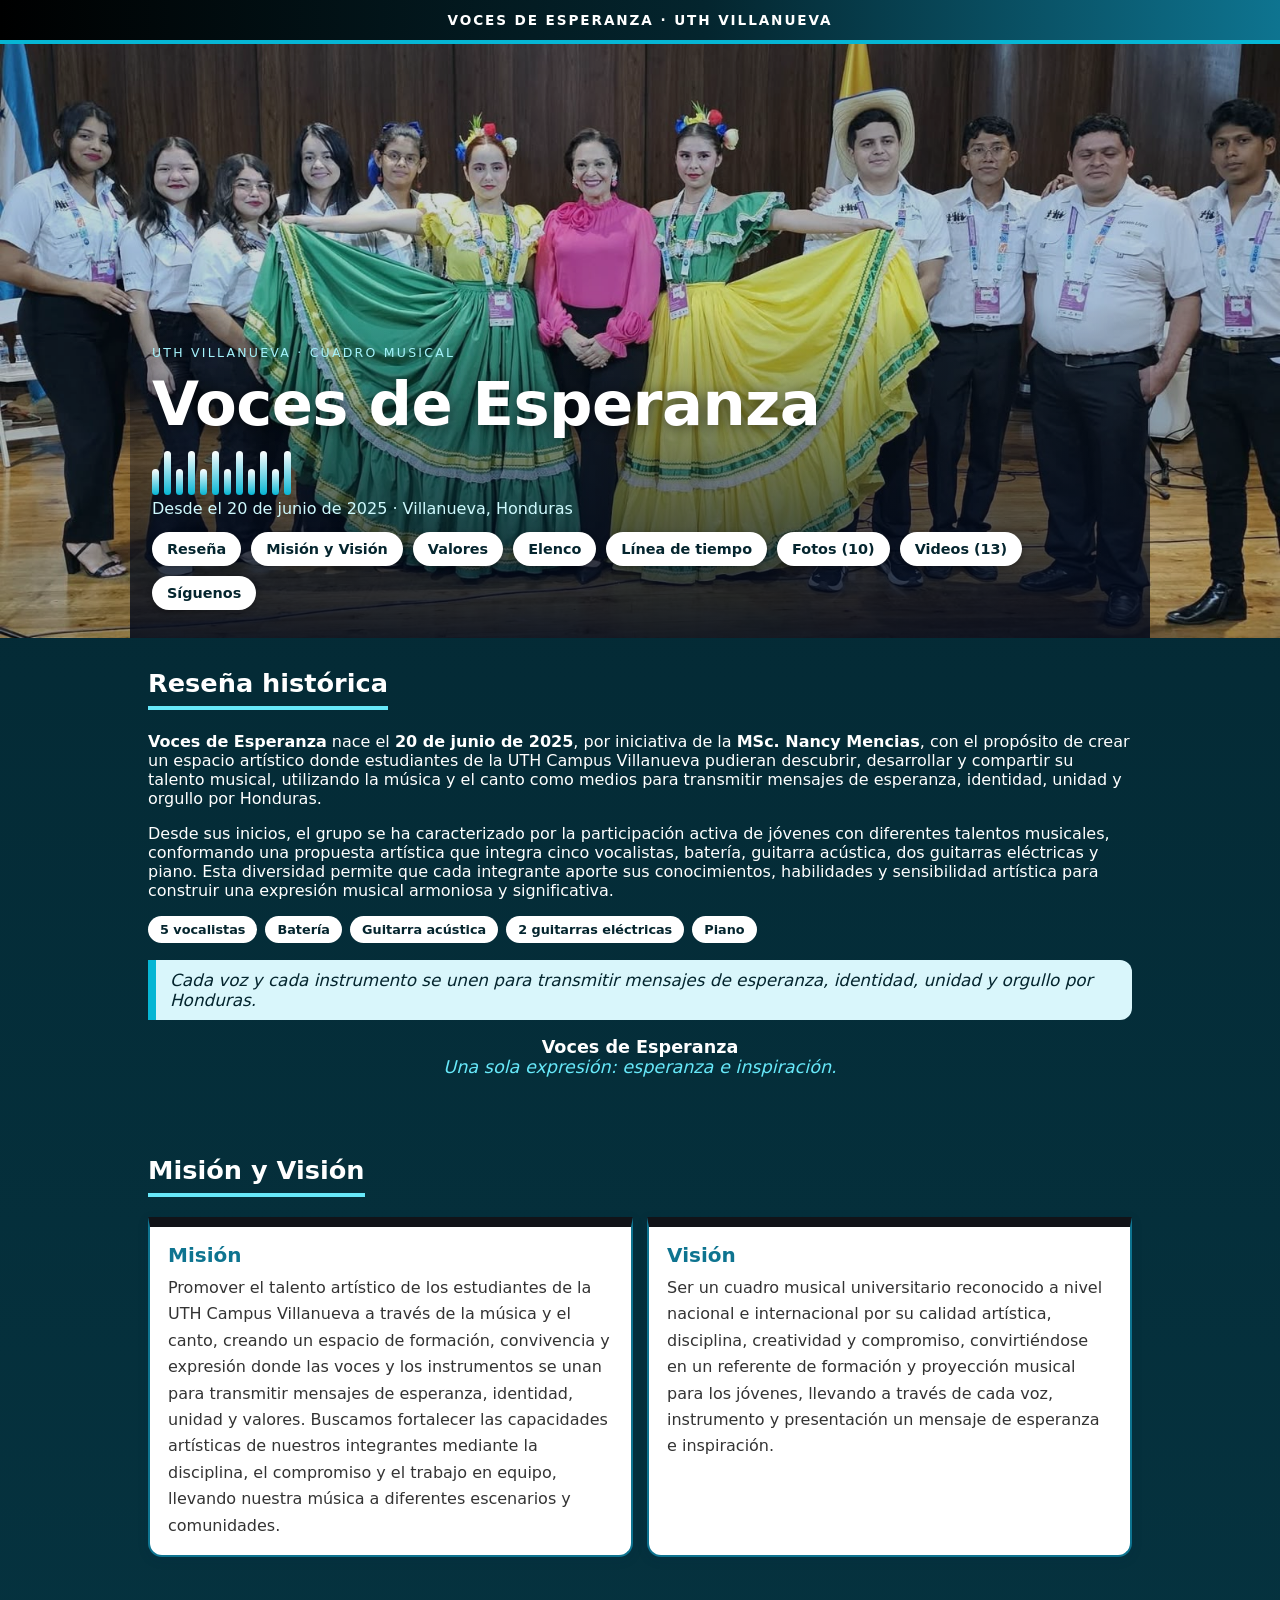
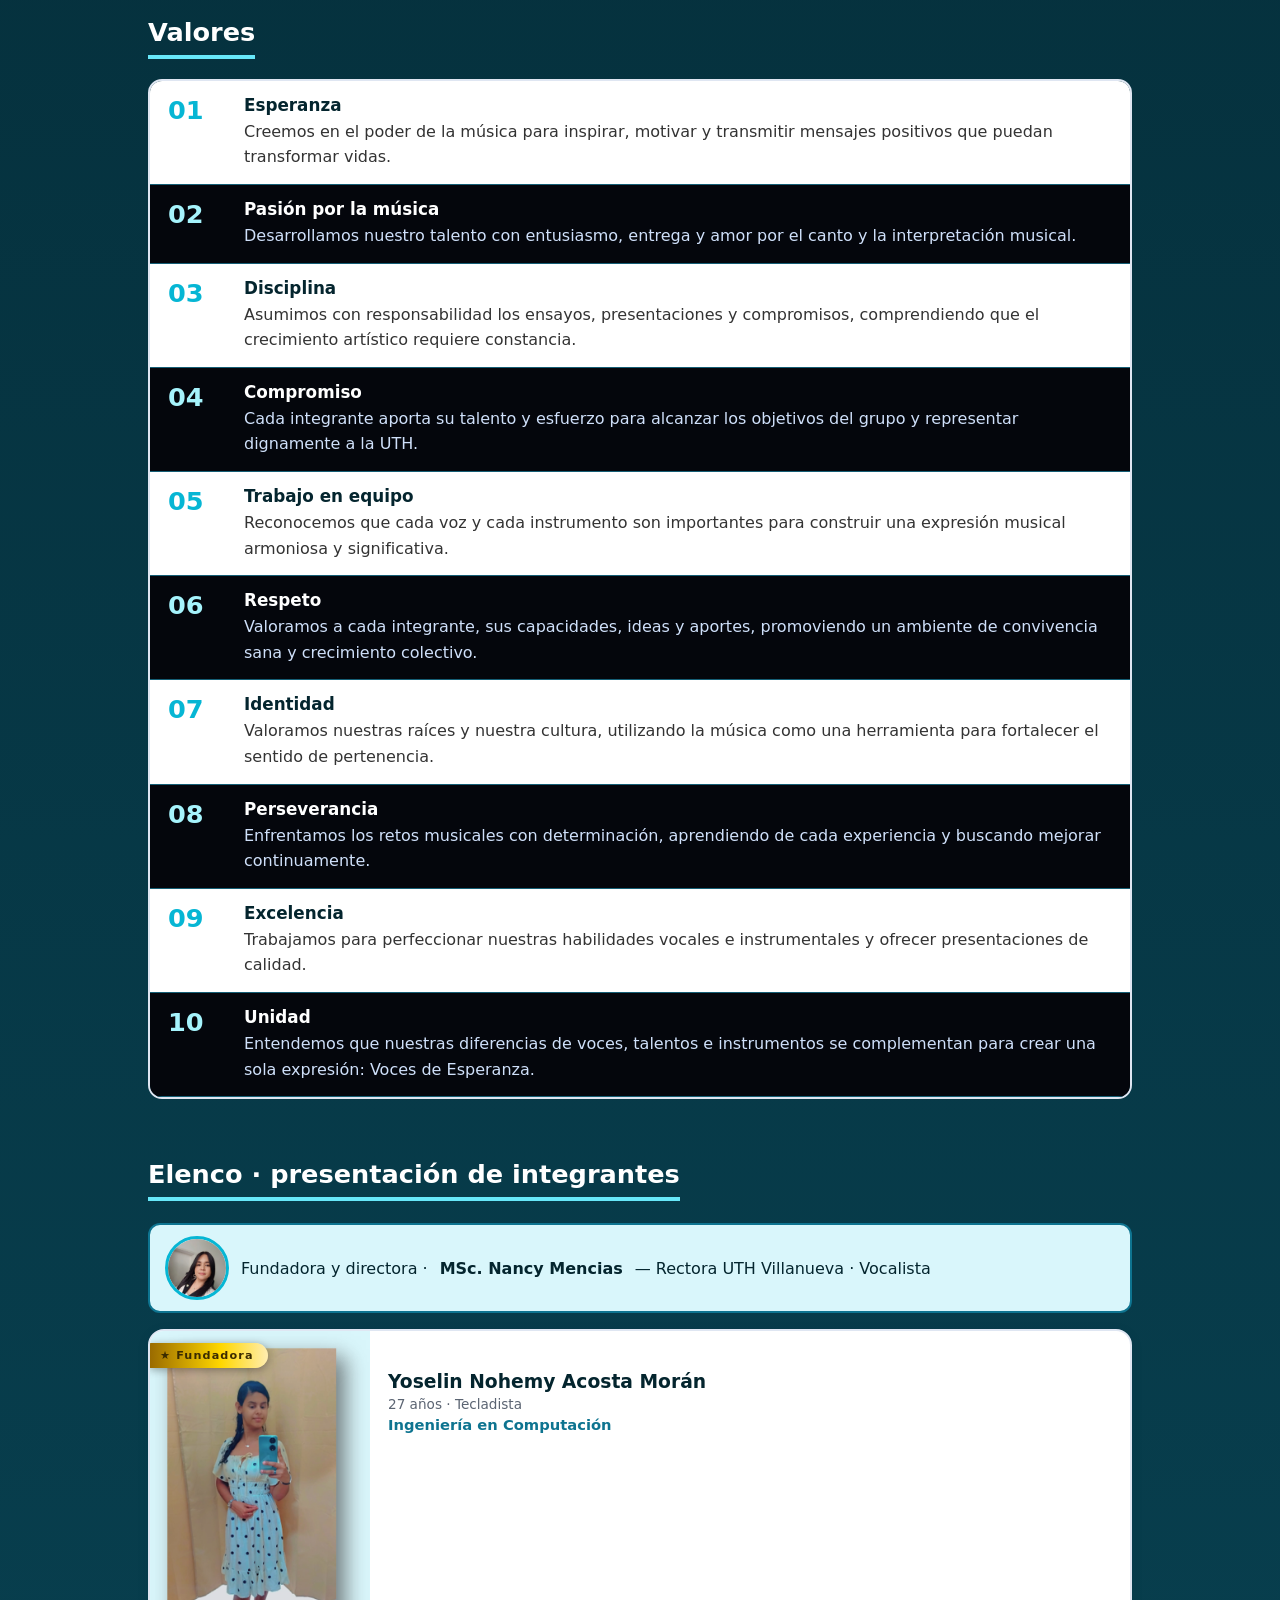
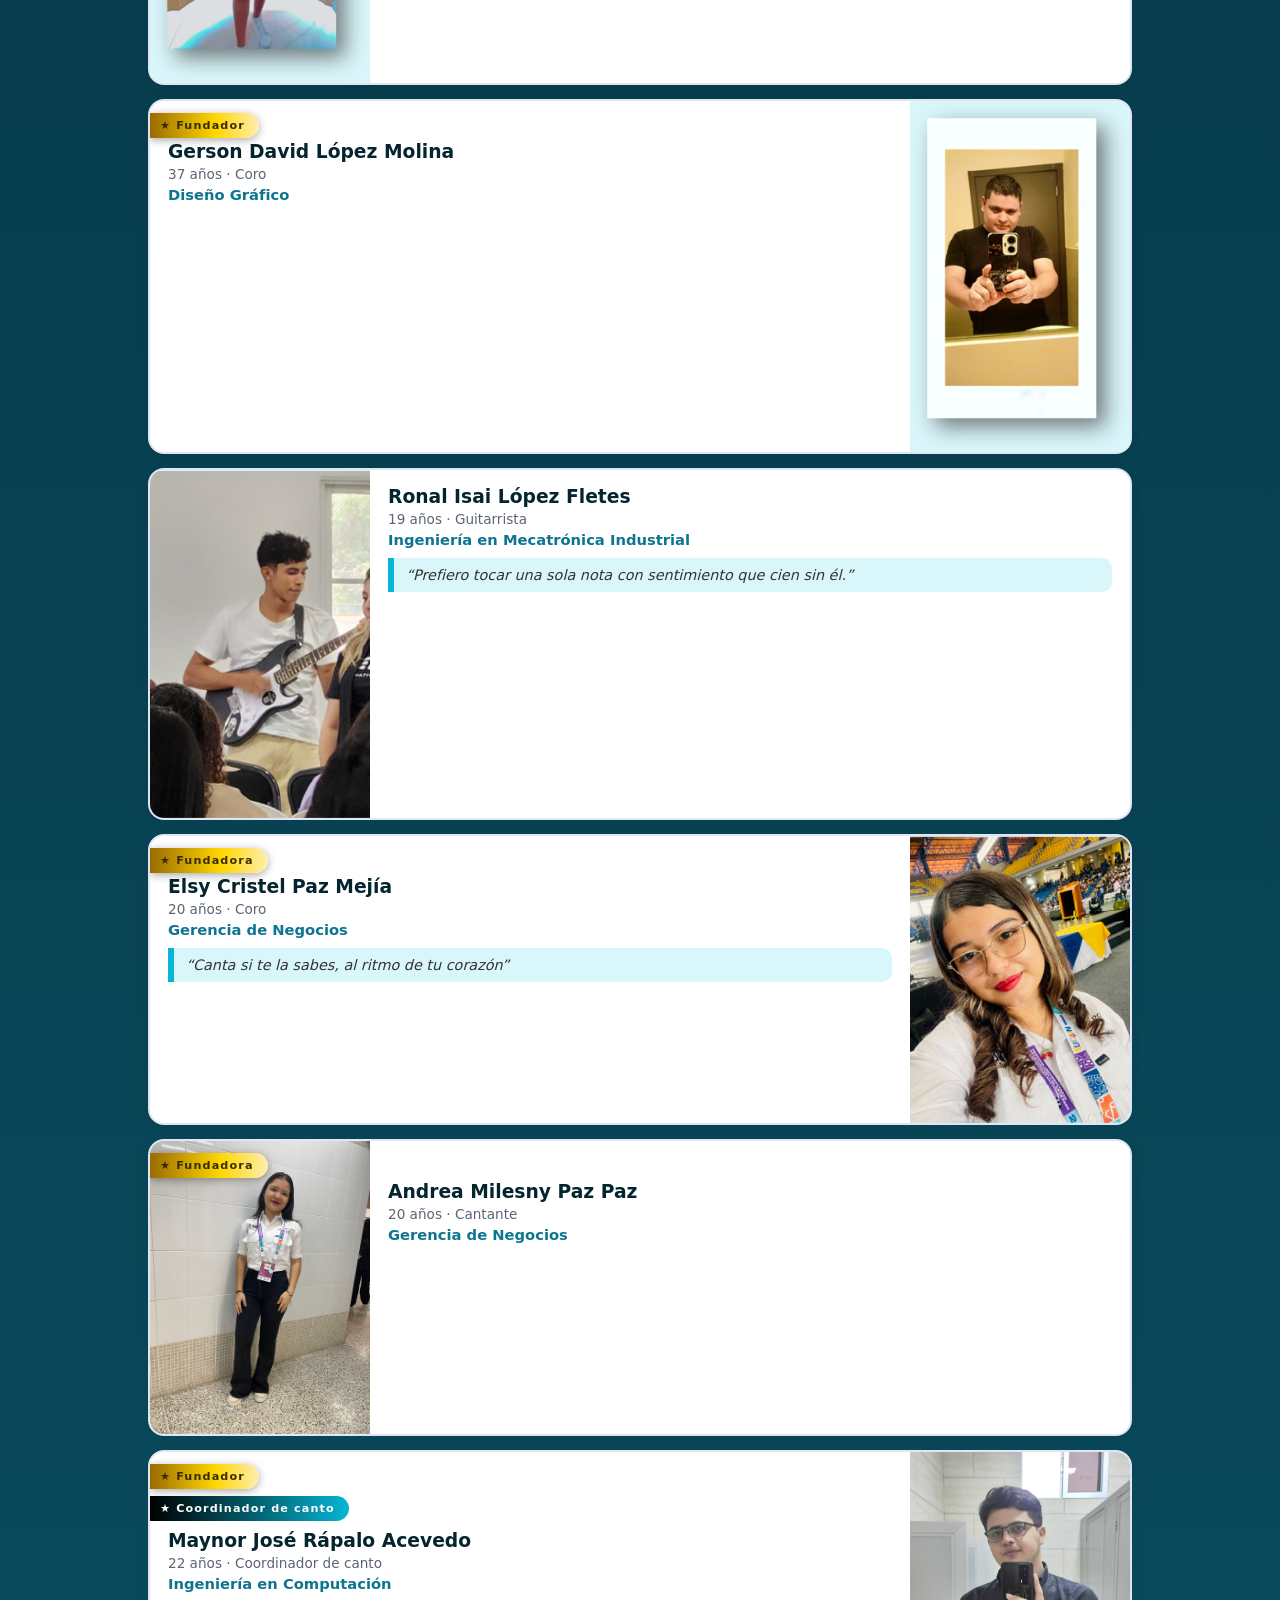
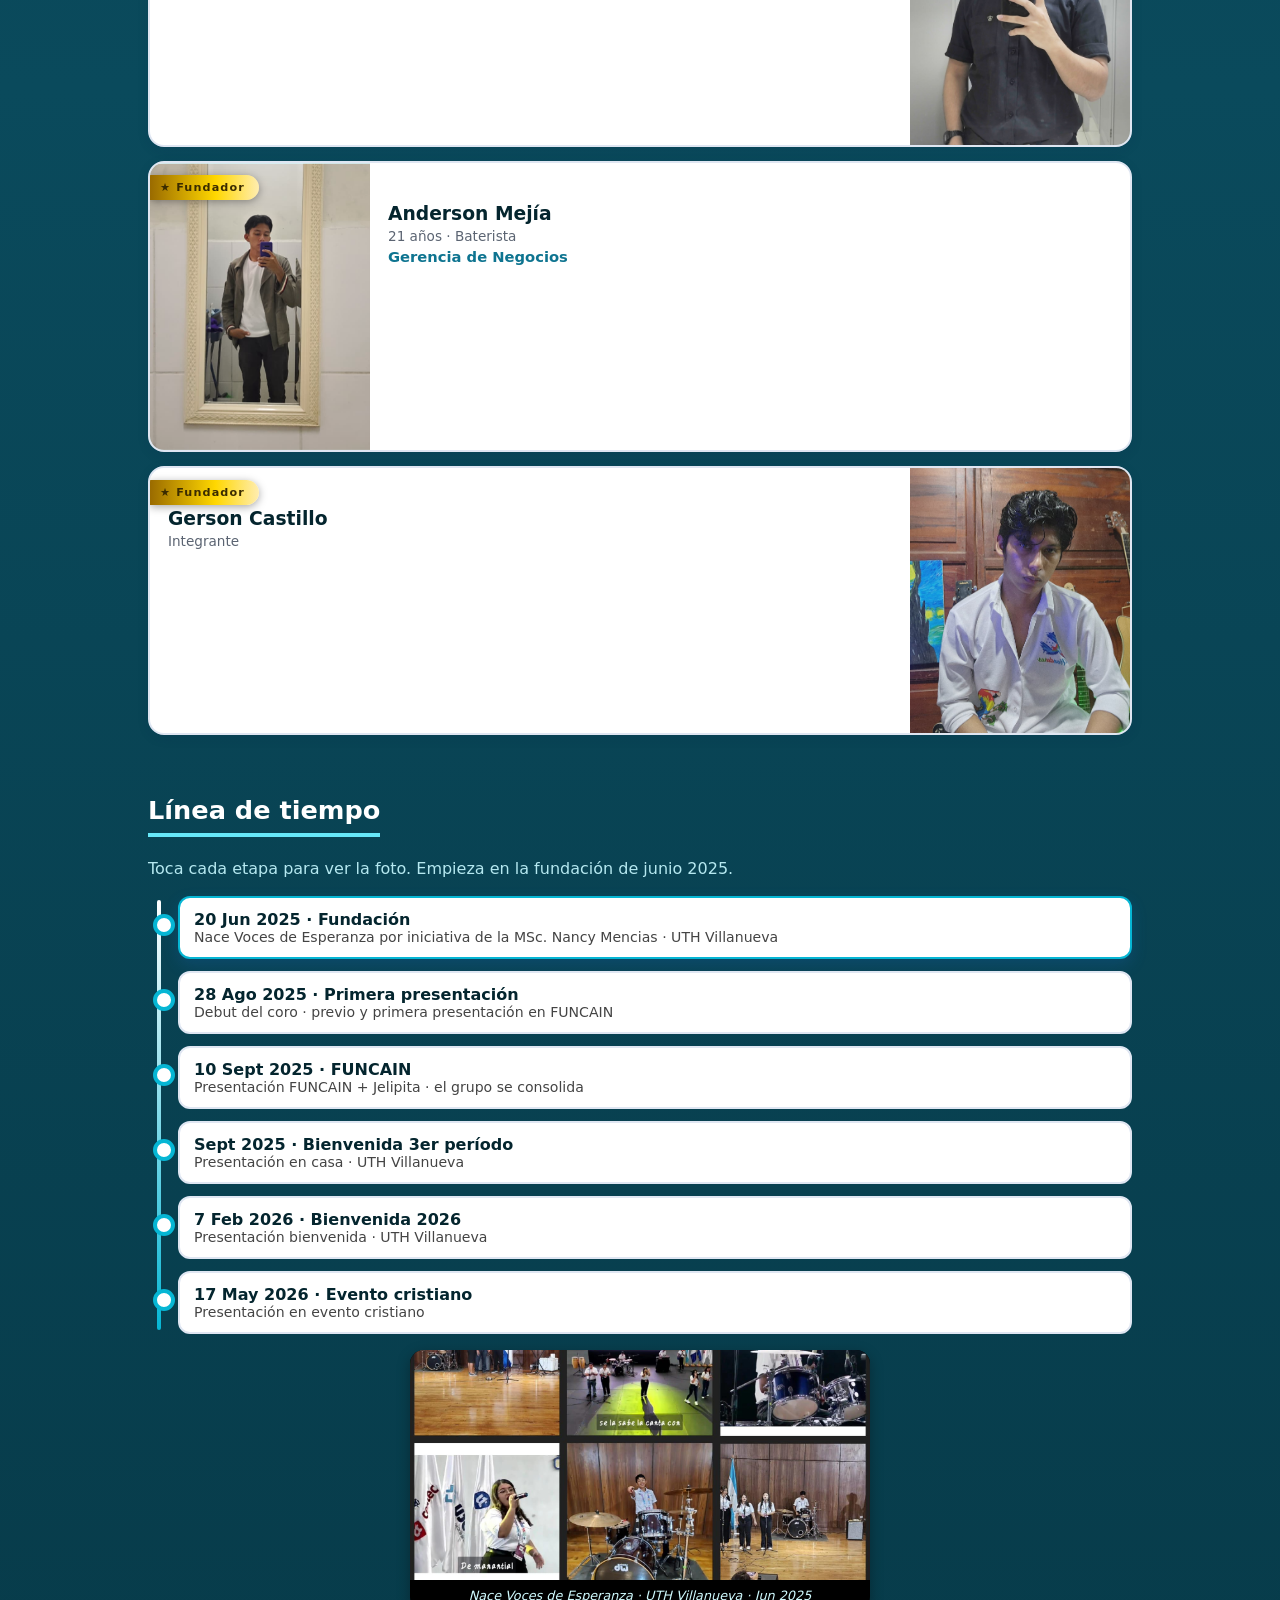
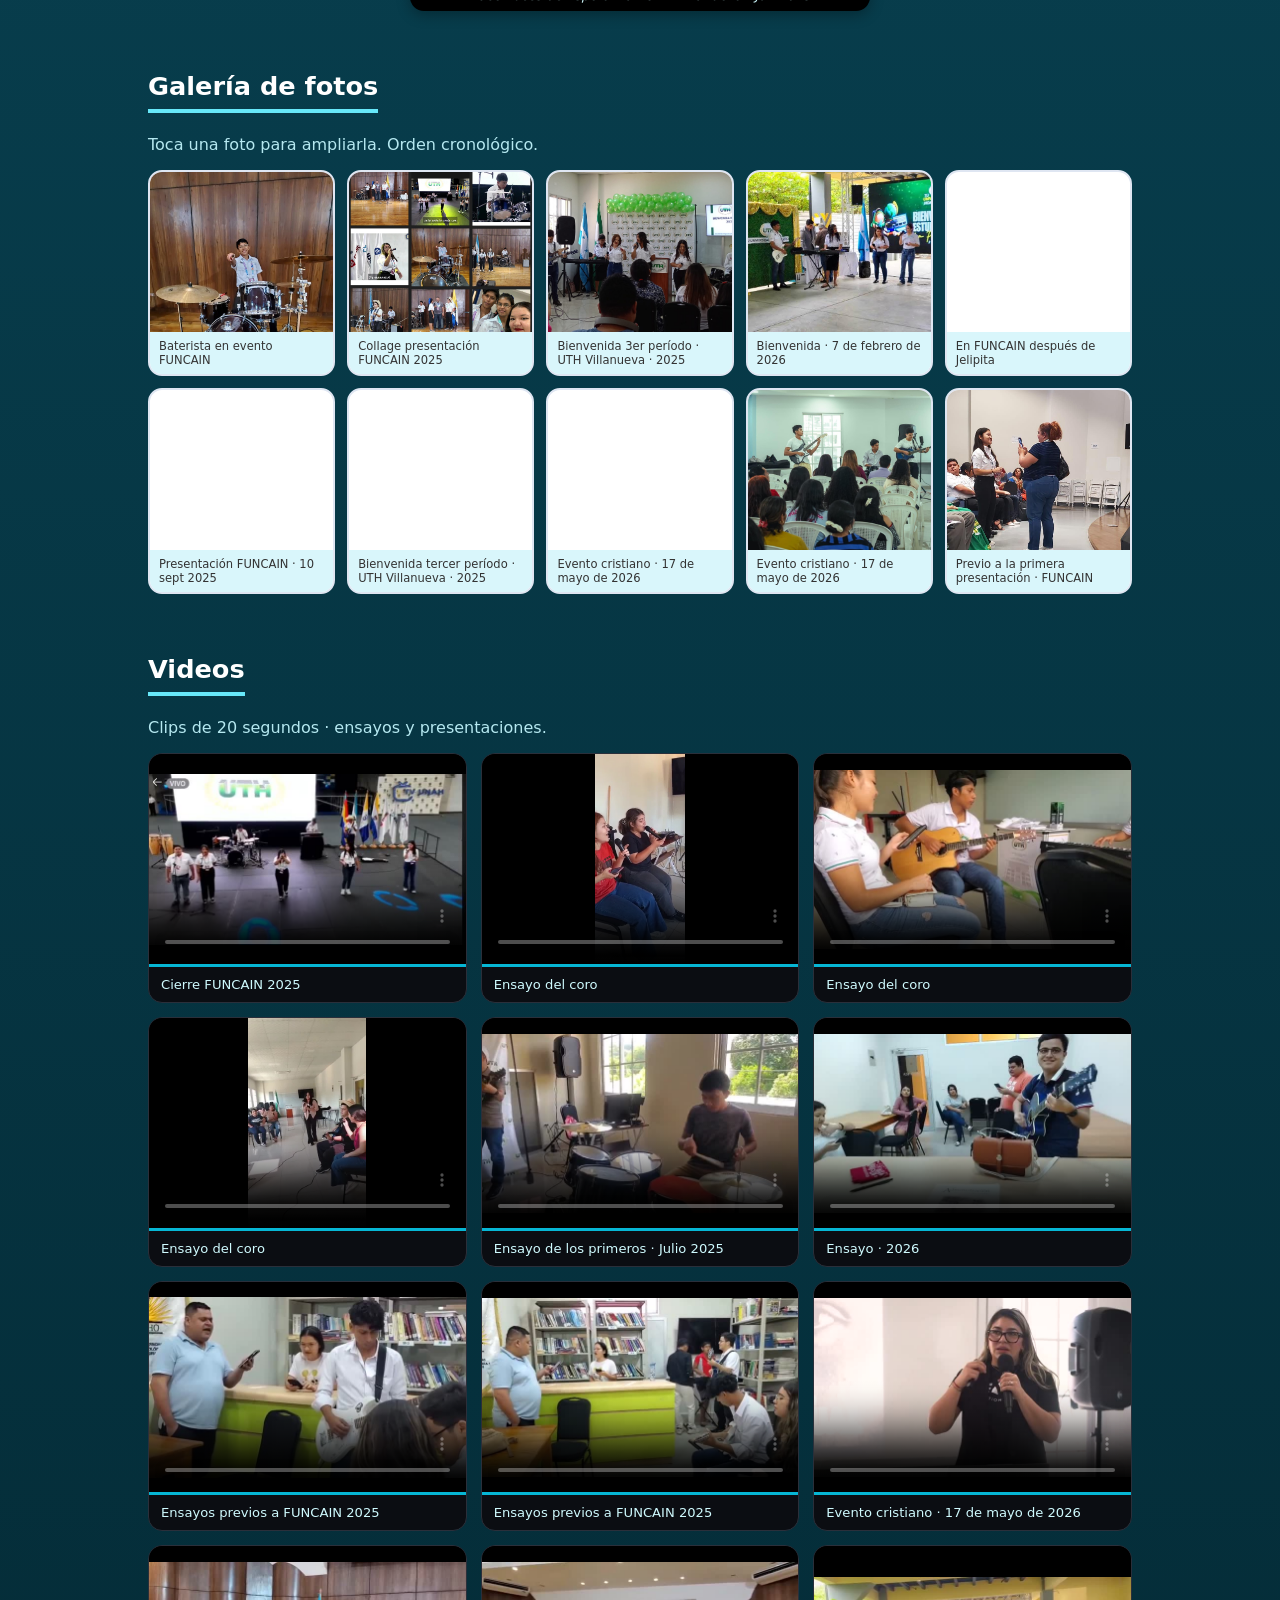
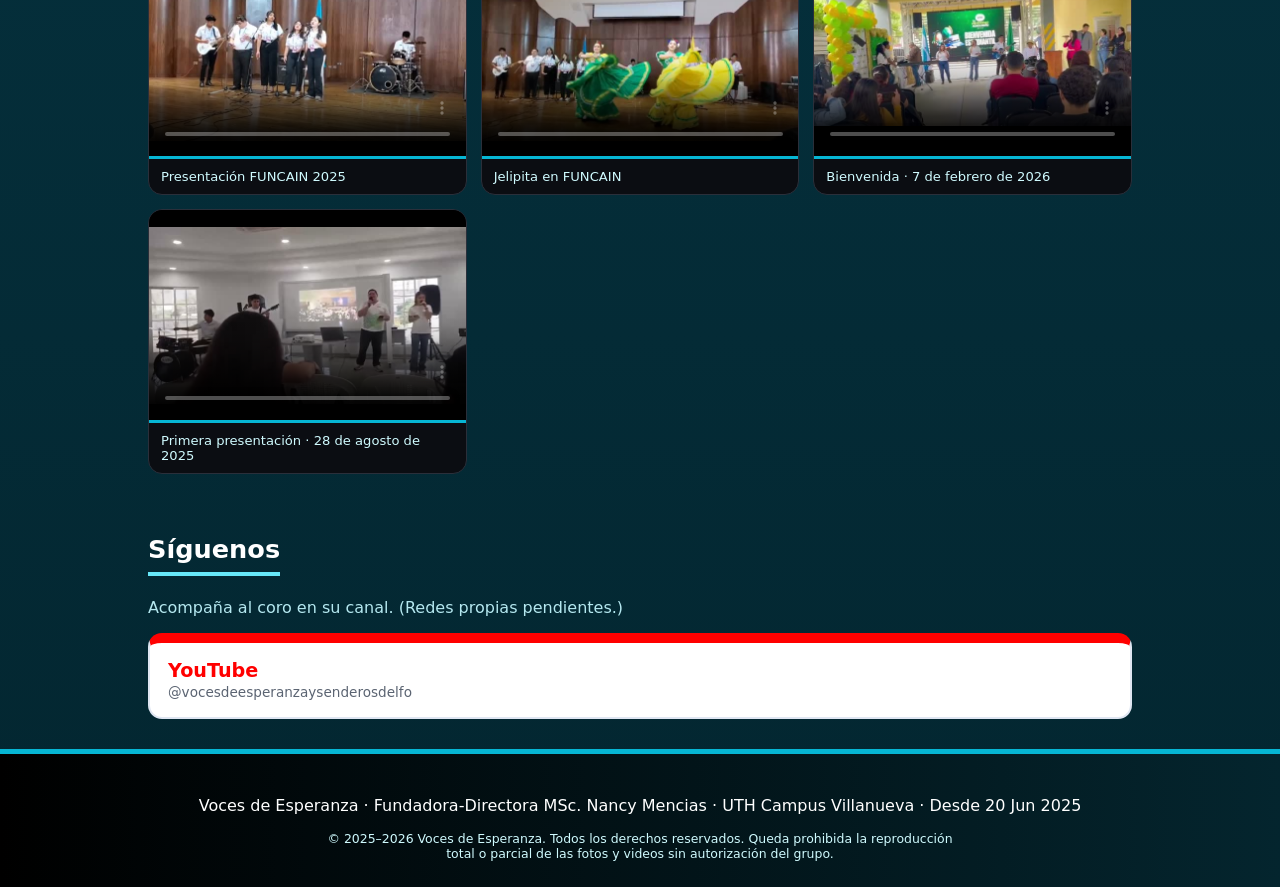
==== index.html @ d7d3b43c "Centrar rostros del elenco y fotos mas altas en movil" ====
<!DOCTYPE html>
<html lang="es">
<head>
<meta charset="UTF-8">
<meta name="viewport" content="width=device-width, initial-scale=1.0">
<title>Voces de Esperanza · Cuadro musical UTH Villanueva, Honduras</title>
<meta name="description" content="Voces de Esperanza, cuadro musical de UTH Villanueva, Honduras. Fundado el 20 de junio de 2025 por MSc. Nancy Mencias. Reseña, elenco, fotos y videos.">
<link rel="canonical" href="https://yacm030107.github.io/Voces_de_Esperanza/">
<meta name="robots" content="index, follow">
<meta name="theme-color" content="#04252e">
<meta property="og:type" content="website">
<meta property="og:locale" content="es_HN">
<meta property="og:title" content="Voces de Esperanza · UTH Villanueva">
<meta property="og:description" content="Cuadro musical UTH Villanueva, Honduras. Desde el 20 de junio de 2025. Música y canto para transmitir esperanza.">
<meta property="og:url" content="https://yacm030107.github.io/Voces_de_Esperanza/">
<meta property="og:image" content="https://yacm030107.github.io/Voces_de_Esperanza/portada.jpg">
<meta name="twitter:card" content="summary_large_image">
<meta name="twitter:title" content="Voces de Esperanza · UTH Villanueva">
<meta name="twitter:description" content="Cuadro musical UTH Villanueva, Honduras. Reseña, elenco, fotos y videos.">
<meta name="twitter:image" content="https://yacm030107.github.io/Voces_de_Esperanza/portada.jpg">
<link rel="icon" type="image/svg+xml" href="favicon.svg">
<script type="application/ld+json">
{"@context":"https://schema.org","@type":"MusicGroup","name":"Voces de Esperanza","alternateName":"Voces de Esperanza UTH Villanueva","description":"Cuadro musical de UTH Villanueva, Honduras. Fundado el 20 de junio de 2025.","foundingDate":"2025-06-20","founder":{"@type":"Person","name":"Nancy Mencias"},"location":{"@type":"Place","name":"UTH Villanueva, Honduras","address":{"@type":"PostalAddress","addressLocality":"Villanueva","addressCountry":"HN"}},"url":"https://yacm030107.github.io/Voces_de_Esperanza/","image":"https://yacm030107.github.io/Voces_de_Esperanza/portada.jpg","sameAs":["https://youtube.com/@vocesdeesperanzaysenderosdelfo"]}
</script>
<link rel="stylesheet" href="style.css">
</head>
<body>
<div class="cinta">VOCES DE ESPERANZA · UTH VILLANUEVA</div>
<header class="portada">
  <img src="portada.jpg" alt="Voces de Esperanza - foto grupal" class="portada-img">
  <div class="portada-texto">
    <p class="kicker">UTH Villanueva · Cuadro musical</p>
    <h1>Voces de Esperanza</h1>
    <div class="onda" aria-hidden="true"><span></span><span></span><span></span><span></span><span></span><span></span><span></span><span></span><span></span><span></span><span></span><span></span></div>
    <p class="sub">Desde el 20 de junio de 2025 · Villanueva, Honduras</p>
    <nav class="menu">
      <a href="#resena">Reseña</a>
      <a href="#mision">Misión y Visión</a>
      <a href="#valores">Valores</a>
      <a href="#elenco">Elenco</a>
      <a href="#linea">Línea de tiempo</a>
      <a href="#fotos">Fotos (10)</a>
      <a href="#videos">Videos (13)</a>
      <a href="#siguenos">Síguenos</a>
    </nav>
  </div>
</header>

<main>
<section id="resena" class="bloque">
  <h2>Reseña histórica</h2>
  <p><strong>Voces de Esperanza</strong> nace el <strong>20 de junio de 2025</strong>, por iniciativa de la <strong>MSc. Nancy Mencias</strong>, con el propósito de crear un espacio artístico donde estudiantes de la UTH Campus Villanueva pudieran descubrir, desarrollar y compartir su talento musical, utilizando la música y el canto como medios para transmitir mensajes de esperanza, identidad, unidad y orgullo por Honduras.</p>
  <p>Desde sus inicios, el grupo se ha caracterizado por la participación activa de jóvenes con diferentes talentos musicales, conformando una propuesta artística que integra cinco vocalistas, batería, guitarra acústica, dos guitarras eléctricas y piano. Esta diversidad permite que cada integrante aporte sus conocimientos, habilidades y sensibilidad artística para construir una expresión musical armoniosa y significativa.</p>
  <div class="formacion">
    <span>5 vocalistas</span><span>Batería</span><span>Guitarra acústica</span><span>2 guitarras eléctricas</span><span>Piano</span>
  </div>
  <p class="lema">Cada voz y cada instrumento se unen para transmitir mensajes de esperanza, identidad, unidad y orgullo por Honduras.</p>
  <p class="firma">Voces de Esperanza<br><em>Una sola expresión: esperanza e inspiración.</em></p>
</section>

<section id="mision" class="bloque">
  <h2>Misión y Visión</h2>
  <div class="mv-grid">
    <div class="mv-card">
      <h3>Misión</h3>
      <p>Promover el talento artístico de los estudiantes de la UTH Campus Villanueva a través de la música y el canto, creando un espacio de formación, convivencia y expresión donde las voces y los instrumentos se unan para transmitir mensajes de esperanza, identidad, unidad y valores. Buscamos fortalecer las capacidades artísticas de nuestros integrantes mediante la disciplina, el compromiso y el trabajo en equipo, llevando nuestra música a diferentes escenarios y comunidades.</p>
    </div>
    <div class="mv-card">
      <h3>Visión</h3>
      <p>Ser un cuadro musical universitario reconocido a nivel nacional e internacional por su calidad artística, disciplina, creatividad y compromiso, convirtiéndose en un referente de formación y proyección musical para los jóvenes, llevando a través de cada voz, instrumento y presentación un mensaje de esperanza e inspiración.</p>
    </div>
  </div>
</section>

<section id="valores" class="bloque">
  <h2>Valores</h2>
  <div class="bandas">
    <div class="banda"><span class="num">01</span><div><strong>Esperanza</strong><p>Creemos en el poder de la música para inspirar, motivar y transmitir mensajes positivos que puedan transformar vidas.</p></div></div>
    <div class="banda"><span class="num">02</span><div><strong>Pasión por la música</strong><p>Desarrollamos nuestro talento con entusiasmo, entrega y amor por el canto y la interpretación musical.</p></div></div>
    <div class="banda"><span class="num">03</span><div><strong>Disciplina</strong><p>Asumimos con responsabilidad los ensayos, presentaciones y compromisos, comprendiendo que el crecimiento artístico requiere constancia.</p></div></div>
    <div class="banda"><span class="num">04</span><div><strong>Compromiso</strong><p>Cada integrante aporta su talento y esfuerzo para alcanzar los objetivos del grupo y representar dignamente a la UTH.</p></div></div>
    <div class="banda"><span class="num">05</span><div><strong>Trabajo en equipo</strong><p>Reconocemos que cada voz y cada instrumento son importantes para construir una expresión musical armoniosa y significativa.</p></div></div>
    <div class="banda"><span class="num">06</span><div><strong>Respeto</strong><p>Valoramos a cada integrante, sus capacidades, ideas y aportes, promoviendo un ambiente de convivencia sana y crecimiento colectivo.</p></div></div>
    <div class="banda"><span class="num">07</span><div><strong>Identidad</strong><p>Valoramos nuestras raíces y nuestra cultura, utilizando la música como una herramienta para fortalecer el sentido de pertenencia.</p></div></div>
    <div class="banda"><span class="num">08</span><div><strong>Perseverancia</strong><p>Enfrentamos los retos musicales con determinación, aprendiendo de cada experiencia y buscando mejorar continuamente.</p></div></div>
    <div class="banda"><span class="num">09</span><div><strong>Excelencia</strong><p>Trabajamos para perfeccionar nuestras habilidades vocales e instrumentales y ofrecer presentaciones de calidad.</p></div></div>
    <div class="banda"><span class="num">10</span><div><strong>Unidad</strong><p>Entendemos que nuestras diferencias de voces, talentos e instrumentos se complementan para crear una sola expresión: Voces de Esperanza.</p></div></div>
  </div>
</section>

<section id="elenco" class="bloque">
  <h2>Elenco · presentación de integrantes</h2>
  <p class="directora"><img src="elenco/directora.jpg" alt="Directora Nancy Mencias" loading="lazy">Fundadora y directora · <strong>MSc. Nancy Mencias</strong> — Rectora UTH Villanueva · Vocalista</p>
  <div class="filas">
    <article class="fila">
      <span class="fundador">★ Fundadora</span>
      <img class="foto" src="elenco/yoselin.png" alt="Yoselin Nohemy Acosta Morán" loading="lazy">
      <div class="txt"><h3>Yoselin Nohemy Acosta Morán</h3><p class="rol">27 años · Tecladista</p><p class="carrera">Ingeniería en Computación</p></div>
    </article>
    <article class="fila">
      <span class="fundador">★ Fundador</span>
      <img class="foto pos-cara" src="elenco/gerson-david.png" alt="Gerson David López Molina" loading="lazy">
      <div class="txt"><h3>Gerson David López Molina</h3><p class="rol">37 años · Coro</p><p class="carrera">Diseño Gráfico</p></div>
    </article>
    <article class="fila">
      <img class="foto" src="elenco/ronald.png" alt="Ronal Isai López Fletes" loading="lazy">
      <div class="txt"><h3>Ronal Isai López Fletes</h3><p class="rol">19 años · Guitarrista</p><p class="carrera">Ingeniería en Mecatrónica Industrial</p><blockquote>“Prefiero tocar una sola nota con sentimiento que cien sin él.”</blockquote></div>
    </article>
    <article class="fila">
      <span class="fundador">★ Fundadora</span>
      <img class="foto pos-cara" src="elenco/elsy.png" alt="Elsy Cristel Paz Mejía" loading="lazy">
      <div class="txt"><h3>Elsy Cristel Paz Mejía</h3><p class="rol">20 años · Coro</p><p class="carrera">Gerencia de Negocios</p><blockquote>“Canta si te la sabes, al ritmo de tu corazón”</blockquote></div>
    </article>
    <article class="fila">
      <span class="fundador">★ Fundadora</span>
      <img class="foto" src="elenco/andrea.jpg" alt="Andrea Milesny Paz Paz" loading="lazy">
      <div class="txt"><h3>Andrea Milesny Paz Paz</h3><p class="rol">20 años · Cantante</p><p class="carrera">Gerencia de Negocios</p></div>
    </article>
    <article class="fila">
      <span class="fundador">★ Fundador</span>
      <span class="coord">★ Coordinador de canto</span>
      <img class="foto" src="elenco/maynor.jpg" alt="Maynor José Rápalo Acevedo" loading="lazy">
      <div class="txt"><h3>Maynor José Rápalo Acevedo</h3><p class="rol">22 años · Coordinador de canto</p><p class="carrera">Ingeniería en Computación</p></div>
    </article>
    <article class="fila">
      <span class="fundador">★ Fundador</span>
      <img class="foto" src="elenco/anderson.png" alt="Anderson Mejía" loading="lazy">
      <div class="txt"><h3>Anderson Mejía</h3><p class="rol">21 años · Baterista</p><p class="carrera">Gerencia de Negocios</p></div>
    </article>
    <article class="fila">
      <span class="fundador">★ Fundador</span>
      <img class="foto" src="elenco/gerson-castillo.jpg" alt="Gerson Castillo" loading="lazy">
      <div class="txt"><h3>Gerson Castillo</h3><p class="rol">Integrante</p></div>
    </article>
  </div>
</section>

<section id="linea" class="bloque">
  <h2>Línea de tiempo</h2>
  <p class="ayuda">Toca cada etapa para ver la foto. Empieza en la fundación de junio 2025.</p>
  <div class="tiempo" id="tiempo">
    <article class="etapa activa" data-paso="0"><strong>20 Jun 2025 · Fundación</strong><span>Nace Voces de Esperanza por iniciativa de la MSc. Nancy Mencias · UTH Villanueva</span></article>
    <article class="etapa" data-paso="1"><strong>28 Ago 2025 · Primera presentación</strong><span>Debut del coro · previo y primera presentación en FUNCAIN</span></article>
    <article class="etapa" data-paso="2"><strong>10 Sept 2025 · FUNCAIN</strong><span>Presentación FUNCAIN + Jelipita · el grupo se consolida</span></article>
    <article class="etapa" data-paso="3"><strong>Sept 2025 · Bienvenida 3er período</strong><span>Presentación en casa · UTH Villanueva</span></article>
    <article class="etapa" data-paso="4"><strong>7 Feb 2026 · Bienvenida 2026</strong><span>Presentación bienvenida · UTH Villanueva</span></article>
    <article class="etapa" data-paso="5"><strong>17 May 2026 · Evento cristiano</strong><span>Presentación en evento cristiano</span></article>
  </div>
  <figure class="foto-paso">
    <img id="fotoPaso" src="fotos/foto-02.jpg" alt="Foto de la etapa seleccionada">
    <figcaption id="capPaso">Nace Voces de Esperanza · UTH Villanueva · Jun 2025</figcaption>
  </figure>
</section>

<section id="fotos" class="bloque">
  <h2>Galería de fotos</h2>
  <p class="ayuda">Toca una foto para ampliarla. Orden cronológico.</p>
  <div class="grid-fotos" id="gridFotos"></div>
</section>

<section id="videos" class="bloque">
  <h2>Videos</h2>
  <p class="ayuda">Clips de 20 segundos · ensayos y presentaciones.</p>
  <div class="grid-videos" id="gridVideos"></div>
</section>

<section id="siguenos" class="bloque">
  <h2>Síguenos</h2>
  <p class="ayuda">Acompaña al coro en su canal. (Redes propias pendientes.)</p>
  <div class="redes">
    <a class="red yt" href="https://youtube.com/@vocesdeesperanzaysenderosdelfo" target="_blank" rel="noopener"><strong>YouTube</strong><span>@vocesdeesperanzaysenderosdelfo</span></a>
  </div>
</section>
</main>

<footer>
  <p>Voces de Esperanza · Fundadora-Directora MSc. Nancy Mencias · UTH Campus Villanueva · Desde 20 Jun 2025</p>
  <p class="derechos">© 2025–2026 Voces de Esperanza. Todos los derechos reservados. Queda prohibida la reproducción total o parcial de las fotos y videos sin autorización del grupo.</p>
</footer>

<div id="lightbox" class="lightbox" hidden><img id="lightboxImg" alt="Foto ampliada"><p id="lightboxCap"></p></div>
<script src="app.js"></script>
</body>
</html>
---- style.css ----
:root{
  --azul-oscuro:#04252e;--azul:#0e7490;--azul-vivo:#06b6d4;--azul-claro:#d9f6fb;
  --negro:#111318;--gris:#5b6472;--linea:#dfe6f2;--blanco:#ffffff;--fondo:#fbfcfe;
}
*{box-sizing:border-box}
html{scroll-behavior:smooth}
body{margin:0;font-family:system-ui,-apple-system,"Segoe UI",Roboto,Arial,sans-serif;background:linear-gradient(180deg,#032630,#0a4a5c 55%,#032630);color:#fff}
.cinta{position:sticky;top:0;z-index:40;background:linear-gradient(90deg,#000,var(--azul-oscuro) 55%,var(--azul));color:#fff;font-weight:800;letter-spacing:.14em;font-size:.85rem;padding:12px 18px;border-bottom:4px solid var(--azul-vivo);text-align:center}
/* Portada editorial */
.portada{position:relative;min-height:66vh;display:flex;align-items:flex-end;background:var(--azul-oscuro);overflow:hidden}
.portada-img{position:absolute;inset:0;width:100%;height:100%;object-fit:cover;object-position:50% 28%;opacity:.82}
.portada-texto{position:relative;color:#fff;padding:40px 22px 28px;max-width:1020px;width:100%;margin:0 auto;background:linear-gradient(transparent,rgba(3,10,28,.88))}
.kicker{letter-spacing:.18em;text-transform:uppercase;font-size:.78rem;margin:0;color:#a5f3fc}
h1{margin:.15em 0;font-size:clamp(2.2rem,6.5vw,3.8rem);letter-spacing:-.01em;text-shadow:0 2px 14px rgba(0,0,0,.55)}
.sub{margin:0 0 10px;color:#cffafe}
/* Onda sonido CSS */
.onda{display:flex;align-items:flex-end;gap:5px;height:44px;margin:12px 0 4px}
.onda span{width:7px;border-radius:4px;background:linear-gradient(180deg,#fff,var(--azul-vivo));animation:onda 1.1s ease-in-out infinite}
.onda span:nth-child(odd){height:60%}.onda span:nth-child(even){height:100%}
.onda span:nth-child(3n){animation-delay:.15s}.onda span:nth-child(4n){animation-delay:.3s}.onda span:nth-child(5n){animation-delay:.45s}
@keyframes onda{0%,100%{transform:scaleY(.4)}50%{transform:scaleY(1)}}
.menu{display:flex;gap:10px;flex-wrap:wrap;margin-top:14px}
.menu a{color:var(--azul-oscuro);background:#fff;padding:9px 15px;border-radius:999px;text-decoration:none;font-weight:800;font-size:.9rem;box-shadow:0 2px 6px rgba(0,0,0,.3)}
.menu a:hover{background:var(--azul-claro)}
.bloque{max-width:1020px;margin:0 auto;padding:30px 18px}
.bloque h2{color:#fff;font-size:1.6rem;margin:0 0 6px;padding-bottom:8px;border-bottom:4px solid #67e8f9;display:inline-block}
.ayuda{color:#b5e8f0}
.lema{font-style:italic;font-size:1.05rem;color:var(--azul-oscuro);border-left:8px solid var(--azul-vivo);padding:10px 14px;background:var(--azul-claro);border-radius:0 12px 12px 0}
.firma{text-align:center;font-weight:800;font-size:1.1rem;color:#fff}
.firma em{font-weight:400;color:#67e8f9}
.formacion{display:flex;flex-wrap:wrap;gap:8px;margin:14px 0}
.formacion span{background:#fff;color:var(--azul-oscuro);font-size:.8rem;font-weight:800;border-radius:999px;padding:6px 12px}
/* Misión/Visión */
.mv-grid{display:grid;grid-template-columns:repeat(auto-fit,minmax(280px,1fr));gap:14px;margin-top:14px}
.mv-card{background:#fff;border:2px solid var(--azul);border-top:10px solid var(--negro);border-radius:0 0 14px 14px;padding:16px 18px;box-shadow:0 3px 12px rgba(10,31,68,.1)}
.mv-card h3{margin:0 0 8px;color:var(--azul);font-size:1.25rem}
.mv-card p{margin:0;line-height:1.65;color:#333}
/* Valores bandas alternas */
.bandas{margin-top:14px;border-radius:14px;overflow:hidden;border:2px solid var(--linea)}
.banda{padding:14px 18px;display:grid;grid-template-columns:64px 1fr;gap:12px;align-items:start}
.banda:nth-child(odd){background:#fff}
.banda:nth-child(even){background:#04060c;color:#fff;border-top:1px solid #155e75;border-bottom:1px solid #155e75}
.banda:nth-child(even) p{color:#cfe0fa}
.banda .num{font-size:1.6rem;font-weight:800;color:var(--azul-vivo)}
.banda:nth-child(even) .num{color:#a5f3fc}
.banda strong{font-size:1.05rem}
.banda:nth-child(odd) strong{color:#04252e}
.banda p{margin:4px 0 0;line-height:1.6;color:#333}
/* Elenco filas alternadas */
.directora{display:flex;align-items:center;gap:12px;background:var(--azul-claro);border:2px solid var(--azul);border-radius:12px;padding:11px 15px;color:#04252e}
.directora img{width:64px;height:64px;border-radius:50%;object-fit:cover;object-position:top;border:3px solid var(--azul-vivo);flex-shrink:0}
.fila{background:#fff;border:2px solid var(--linea);border-radius:16px;overflow:hidden;display:grid;grid-template-columns:220px 1fr;margin-top:14px;box-shadow:0 3px 12px rgba(10,31,68,.1);position:relative}
.fila:nth-child(even){grid-template-columns:1fr 220px}
.fila:nth-child(even) .foto{order:2}
.fila .foto{width:100%;height:100%;min-height:240px;object-fit:cover;object-position:top;display:block;background:var(--azul-claro)}
.fila .foto.pos-cara{object-position:50% 30%}
.fila .txt{padding:16px 18px}
.fila:has(.fundador) .txt{padding-top:40px}
.fila:has(.coord) .txt{padding-top:78px}
.fila h3{margin:0;color:var(--azul-oscuro)}
.fila .rol{margin:4px 0;font-size:.85rem;color:var(--gris)}
.fila .carrera{margin:0;font-weight:700;color:var(--azul);font-size:.92rem}
.fila blockquote{margin:10px 0 0;padding:9px 12px;background:var(--azul-claro);border-left:6px solid var(--azul-vivo);border-radius:0 10px 10px 0;font-style:italic;font-size:.9rem;color:#333}
.fundador{position:absolute;top:12px;left:0;z-index:2;background:linear-gradient(90deg,#9a6b00,#ffd700 60%,#ffedb0);color:#3a2b00;font-weight:800;font-size:.7rem;letter-spacing:.1em;padding:6px 14px 6px 10px;border-radius:0 999px 999px 0;box-shadow:0 2px 8px rgba(0,0,0,.35)}
.coord{position:absolute;top:44px;left:0;z-index:2;background:linear-gradient(90deg,#000,var(--azul-vivo));color:#fff;font-weight:800;font-size:.7rem;letter-spacing:.1em;padding:6px 14px 6px 10px;border-radius:0 999px 999px 0}
/* Timeline vertical */
.tiempo{position:relative;margin:18px 0 0;padding-left:30px}
.tiempo::before{content:"";position:absolute;left:9px;top:4px;bottom:4px;width:4px;border-radius:4px;background:linear-gradient(180deg,#fff,var(--azul-vivo))}
.etapa{position:relative;background:#fff;border:2px solid var(--linea);border-radius:12px;padding:12px 14px;margin:0 0 12px;cursor:pointer}
.etapa::before{content:"";position:absolute;left:-27px;top:16px;width:14px;height:14px;border-radius:50%;background:#fff;border:4px solid var(--azul-vivo)}
.etapa.activa{border-color:var(--azul-vivo);box-shadow:0 6px 16px rgba(30,111,217,.2)}
.etapa strong{color:var(--azul-oscuro)}
.etapa span{display:block;color:#444;font-size:.88rem}
.foto-paso{margin:16px auto 0;max-width:460px;background:#000;border-radius:14px;overflow:hidden;box-shadow:0 4px 14px rgba(0,0,0,.3);color:#fff}
.foto-paso img{width:100%;height:230px;object-fit:cover;object-position:50% 28%;display:block}
.foto-paso figcaption{text-align:center;font-size:.8rem;font-style:italic;color:#cffafe;padding:8px}
/* Galerías */
.grid-fotos{display:grid;grid-template-columns:repeat(auto-fill,minmax(160px,1fr));gap:12px}
.grid-fotos figure{margin:0;background:#fff;border-radius:14px;overflow:hidden;border:2px solid var(--linea);cursor:zoom-in;transition:transform .2s}
.grid-fotos figure:hover{transform:scale(1.03);border-color:var(--azul-vivo)}
.grid-fotos img{width:100%;height:160px;object-fit:cover;object-position:50% 28%;display:block}
.grid-fotos figcaption{font-size:.72rem;padding:7px 9px;color:#333;background:var(--azul-claro)}
/* Videos reproductor oscuro */
.grid-videos{display:grid;grid-template-columns:repeat(auto-fill,minmax(300px,1fr));gap:14px}
.repro{background:#0b0d12;color:#fff;border-radius:14px;overflow:hidden;border:1px solid #2a2f3a}
.repro .pantalla{background:#000}
.repro video{width:100%;height:210px;background:#000;display:block}
.repro .titulo{padding:10px 12px;font-size:.82rem;color:#cffafe;border-top:3px solid var(--azul-vivo)}
.redes{display:grid;grid-template-columns:repeat(auto-fit,minmax(240px,1fr));gap:12px;margin-top:14px}
.red{background:#fff;border-radius:14px;padding:16px 18px;text-decoration:none;border:2px solid var(--linea);border-top:10px solid #888;transition:transform .2s}
.red:hover{transform:translateY(-4px)}
.red strong{display:block;font-size:1.2rem}
.red span{font-size:.85rem;color:var(--gris);word-break:break-all}
.red.yt{border-top-color:#ff0000}.red.yt strong{color:#ff0000}
footer{text-align:center;padding:26px;background:linear-gradient(90deg,#000,var(--azul-oscuro));color:#fff;border-top:5px solid var(--azul-vivo)}
footer .derechos{margin:8px auto 0;max-width:640px;font-size:.78rem;color:#cffafe}
.lightbox{position:fixed;inset:0;background:rgba(3,8,20,.93);display:flex;flex-direction:column;align-items:center;justify-content:center;padding:20px;z-index:50}
.lightbox[hidden]{display:none}.lightbox img{max-width:92vw;max-height:80vh;border-radius:12px;border:4px solid var(--azul-vivo)}.lightbox p{color:#fff}
@media(max-width:700px){
  body{overflow-x:hidden}
  .cinta{font-size:.68rem;letter-spacing:.08em;padding:10px 12px}
  .portada{min-height:52vh}
  .portada-texto{padding:28px 16px 20px}
  h1{font-size:2rem}
  .onda{height:34px}
  .menu{flex-wrap:nowrap;overflow-x:auto;padding-bottom:6px;-webkit-overflow-scrolling:touch}
  .menu a{flex-shrink:0;font-size:.82rem;padding:8px 13px}
  .bloque{padding:24px 14px}
  .bloque h2{font-size:1.3rem}
  .fila,.fila:nth-child(even){grid-template-columns:1fr}
  .fila:nth-child(even) .foto{order:0}
  .fila .foto{height:300px}
  .fila .txt{padding:14px}
  .fila:has(.fundador) .txt{padding-top:38px}
  .fila:has(.coord) .txt{padding-top:74px}
  .directora{font-size:.88rem}
  .directora img{width:52px;height:52px}
  .banda{grid-template-columns:40px 1fr;padding:12px 14px}
  .banda .num{font-size:1.2rem}
  .grid-fotos{grid-template-columns:repeat(auto-fill,minmax(130px,1fr));gap:10px}
  .grid-fotos img{height:130px}
  .grid-videos{grid-template-columns:1fr}
  .repro video{height:200px}
  .foto-paso img{height:180px}
  .etapa{font-size:.9rem}
  footer{font-size:.9rem;padding:22px 14px}
}
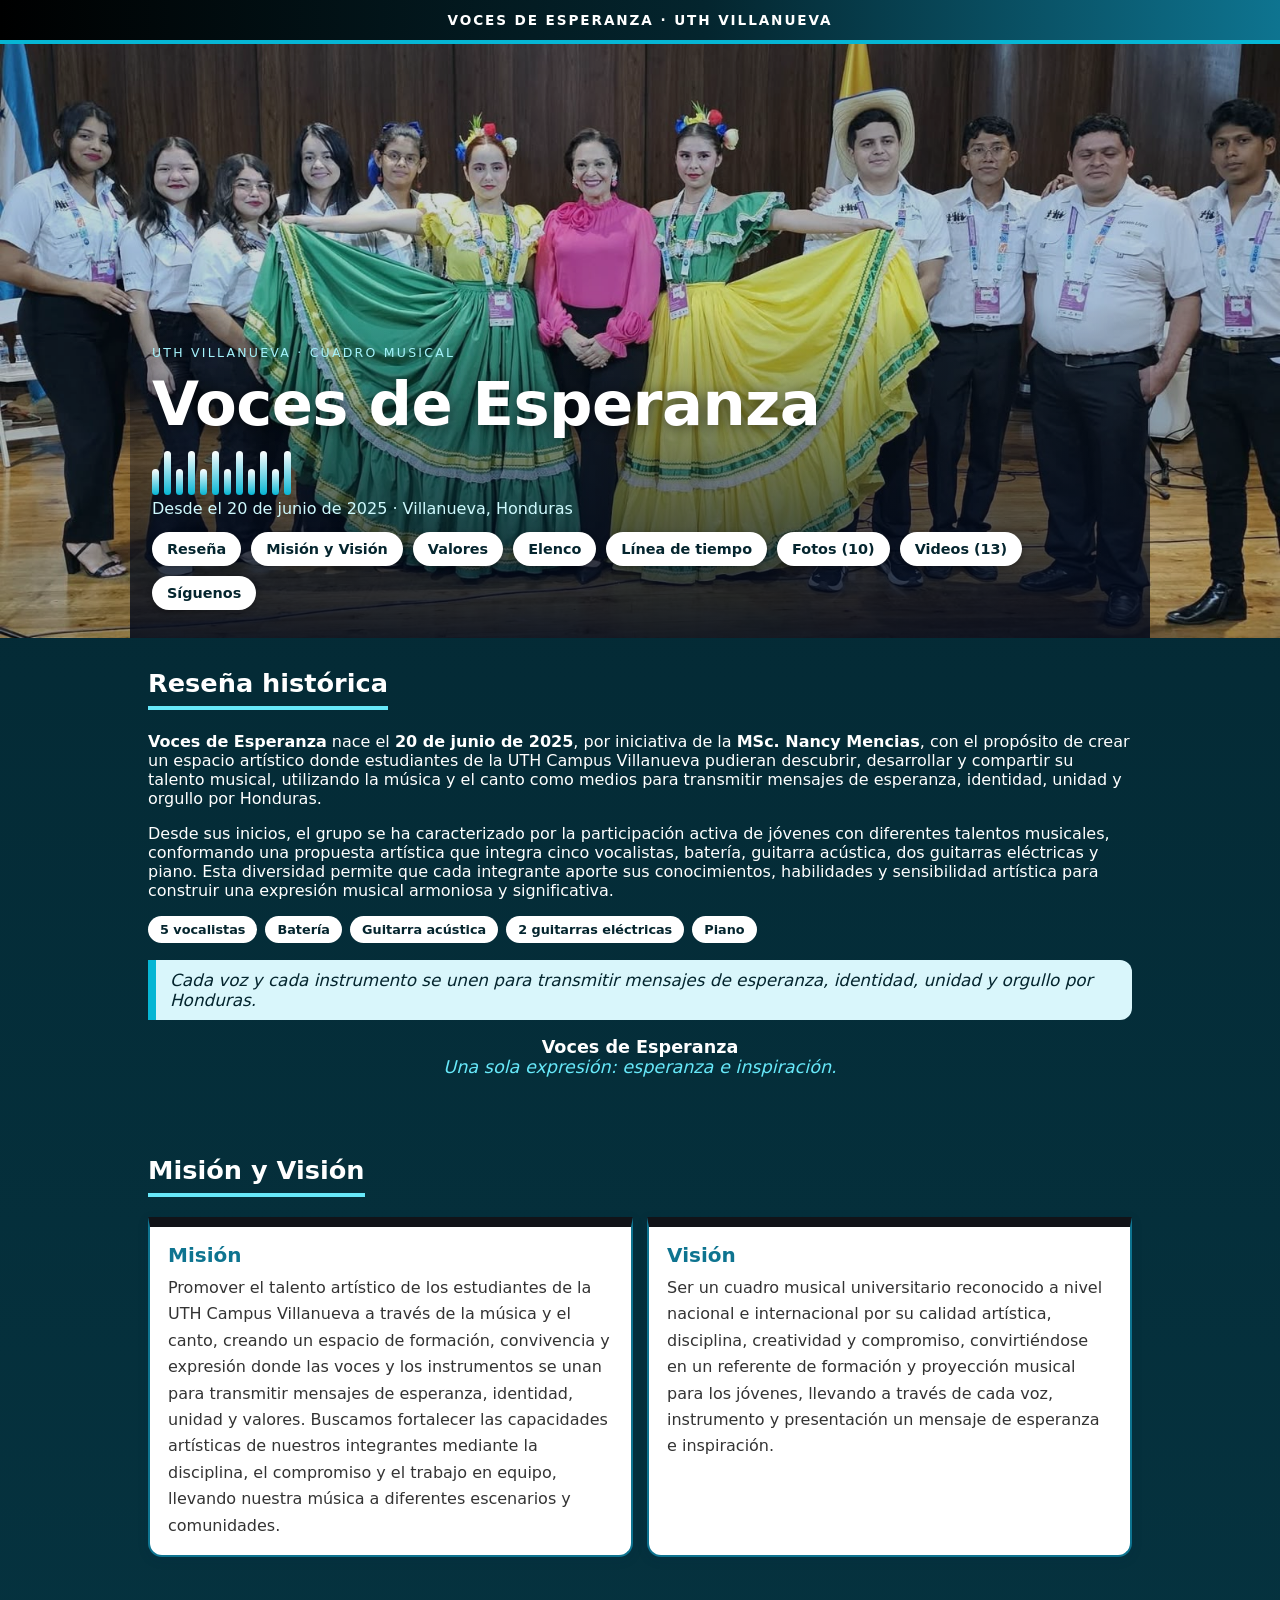
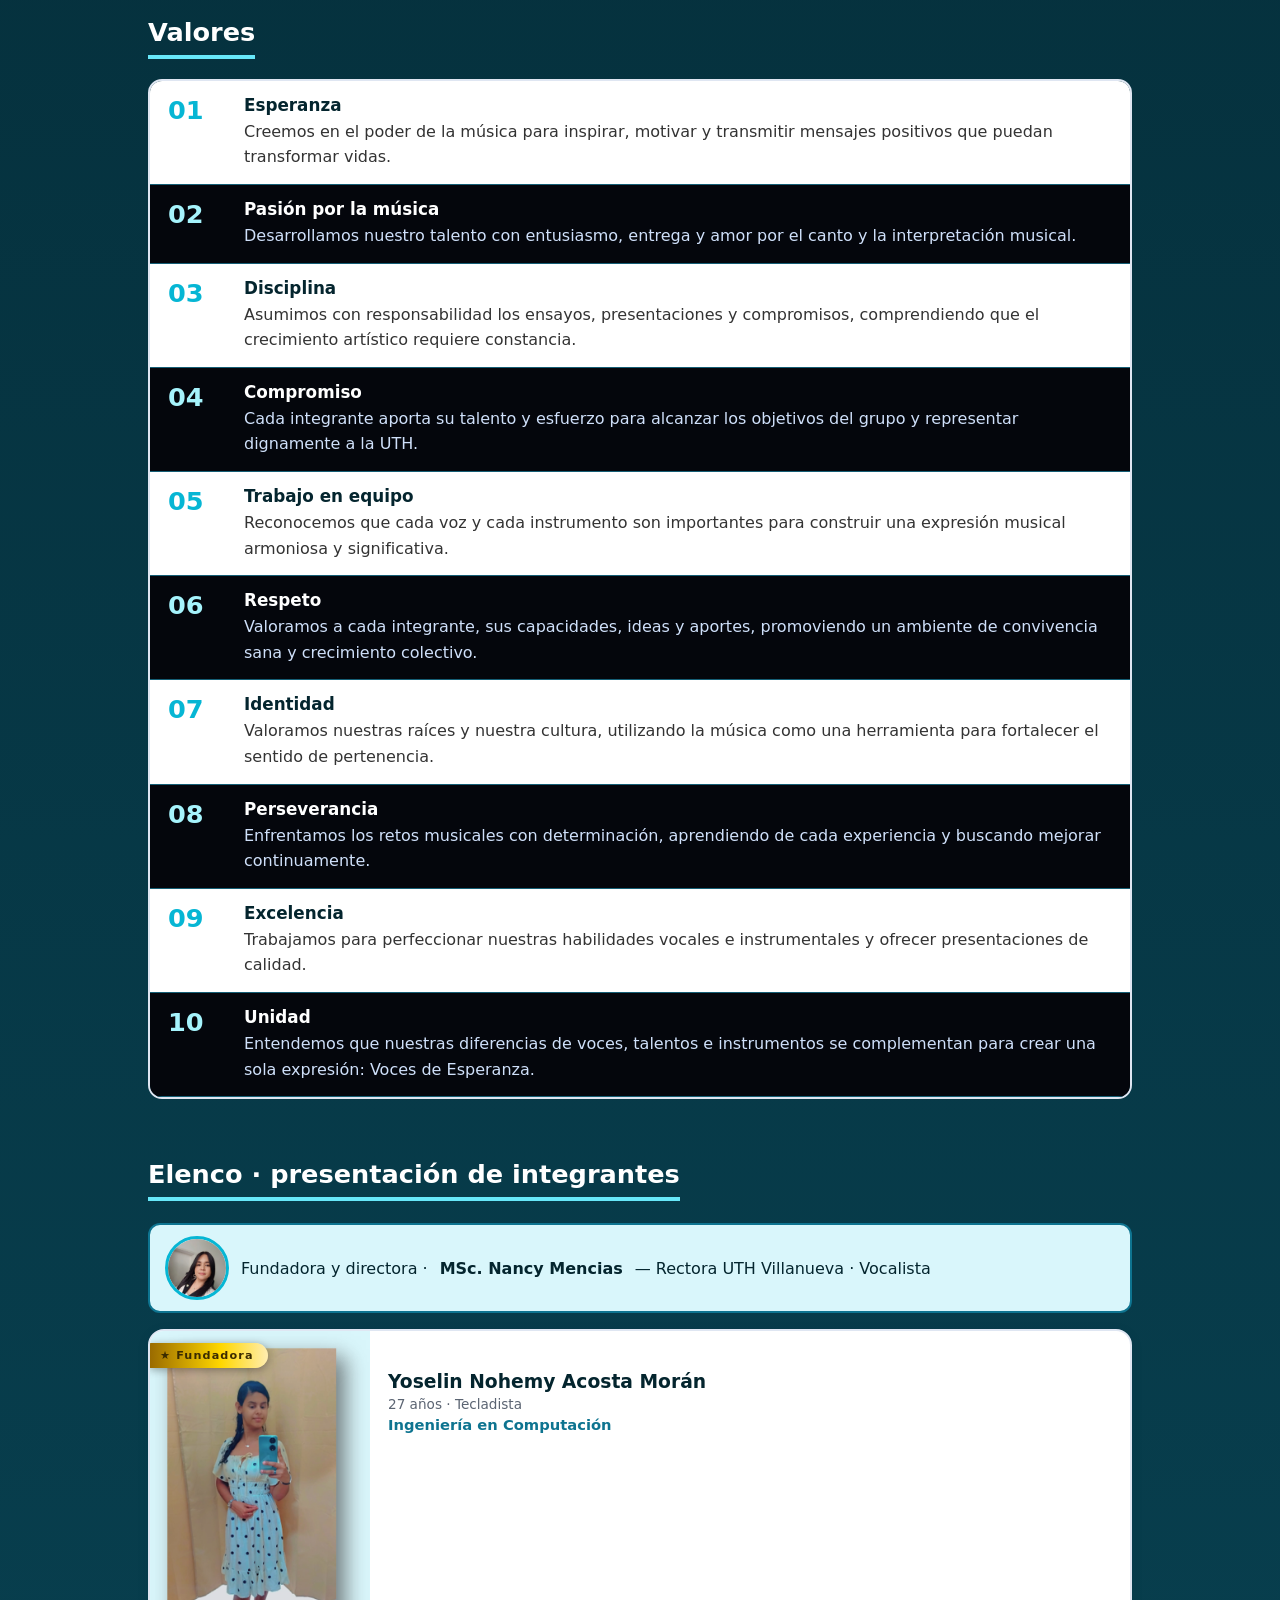
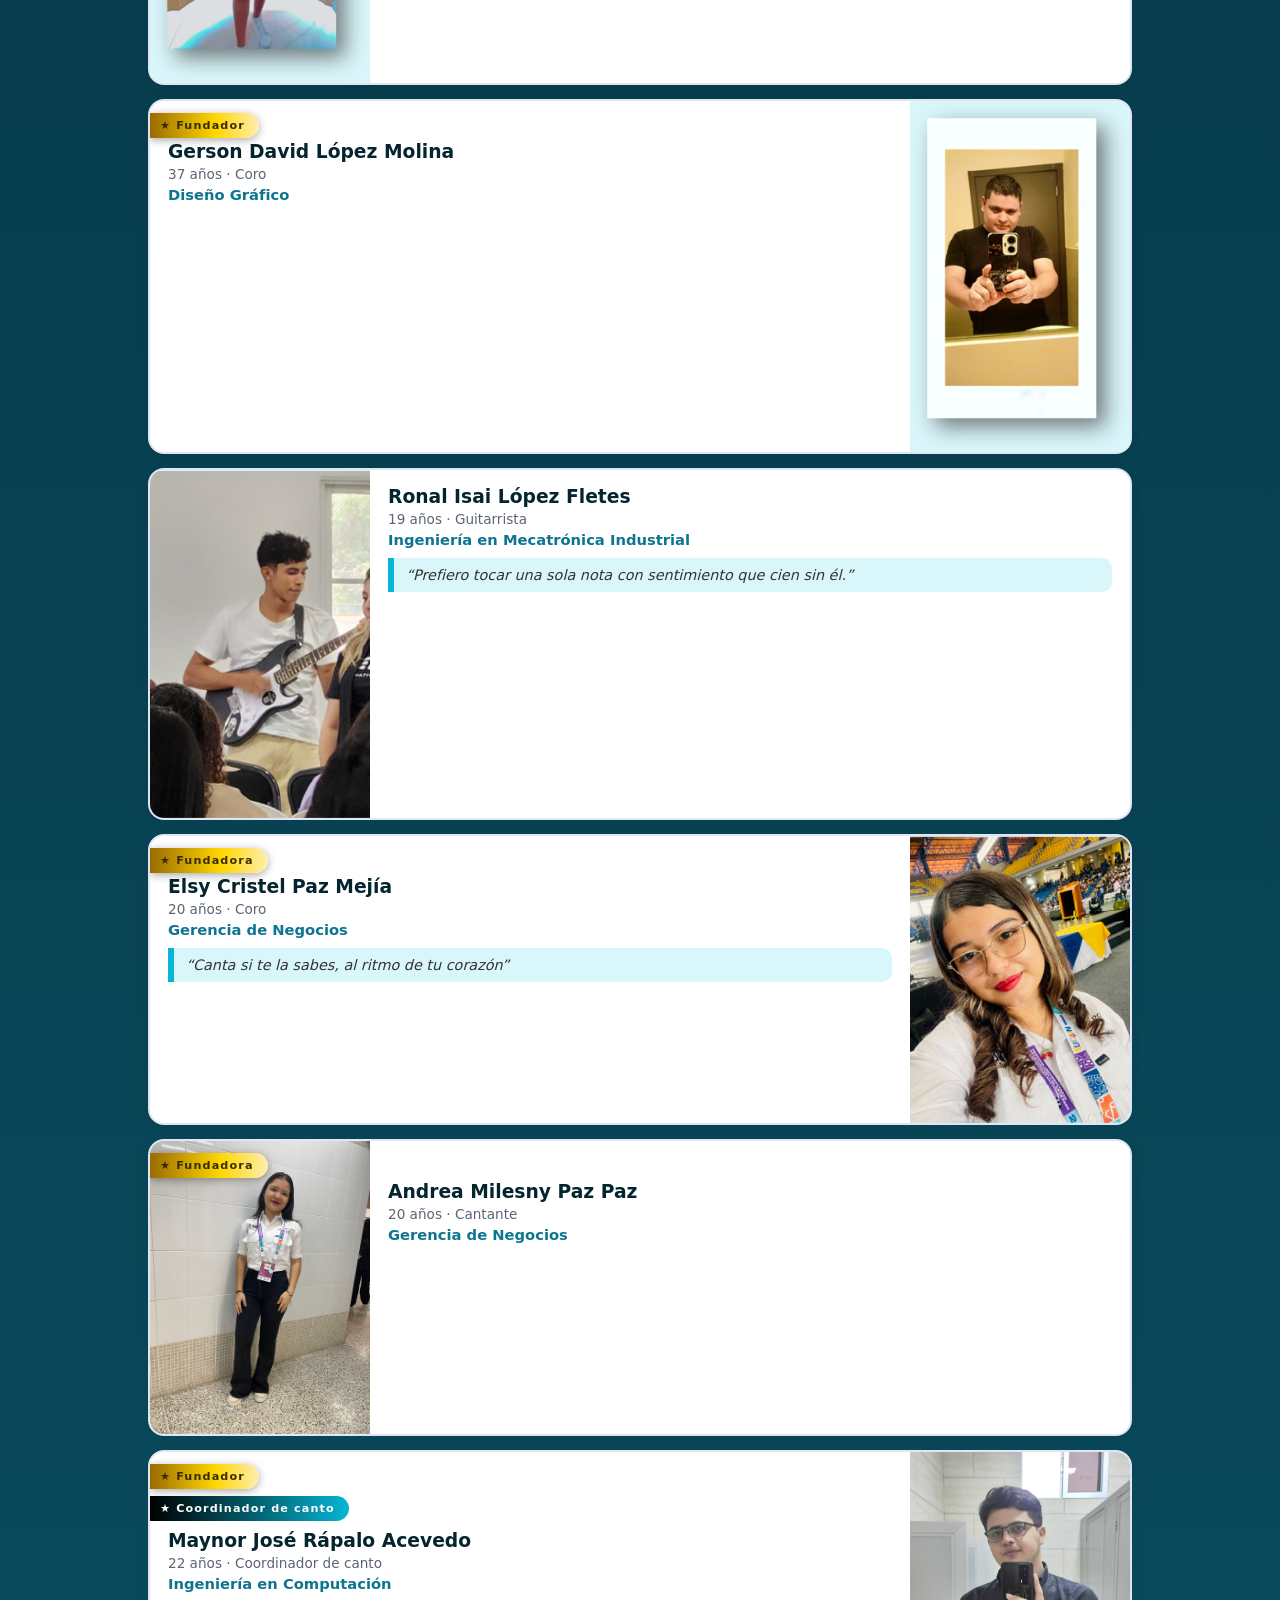
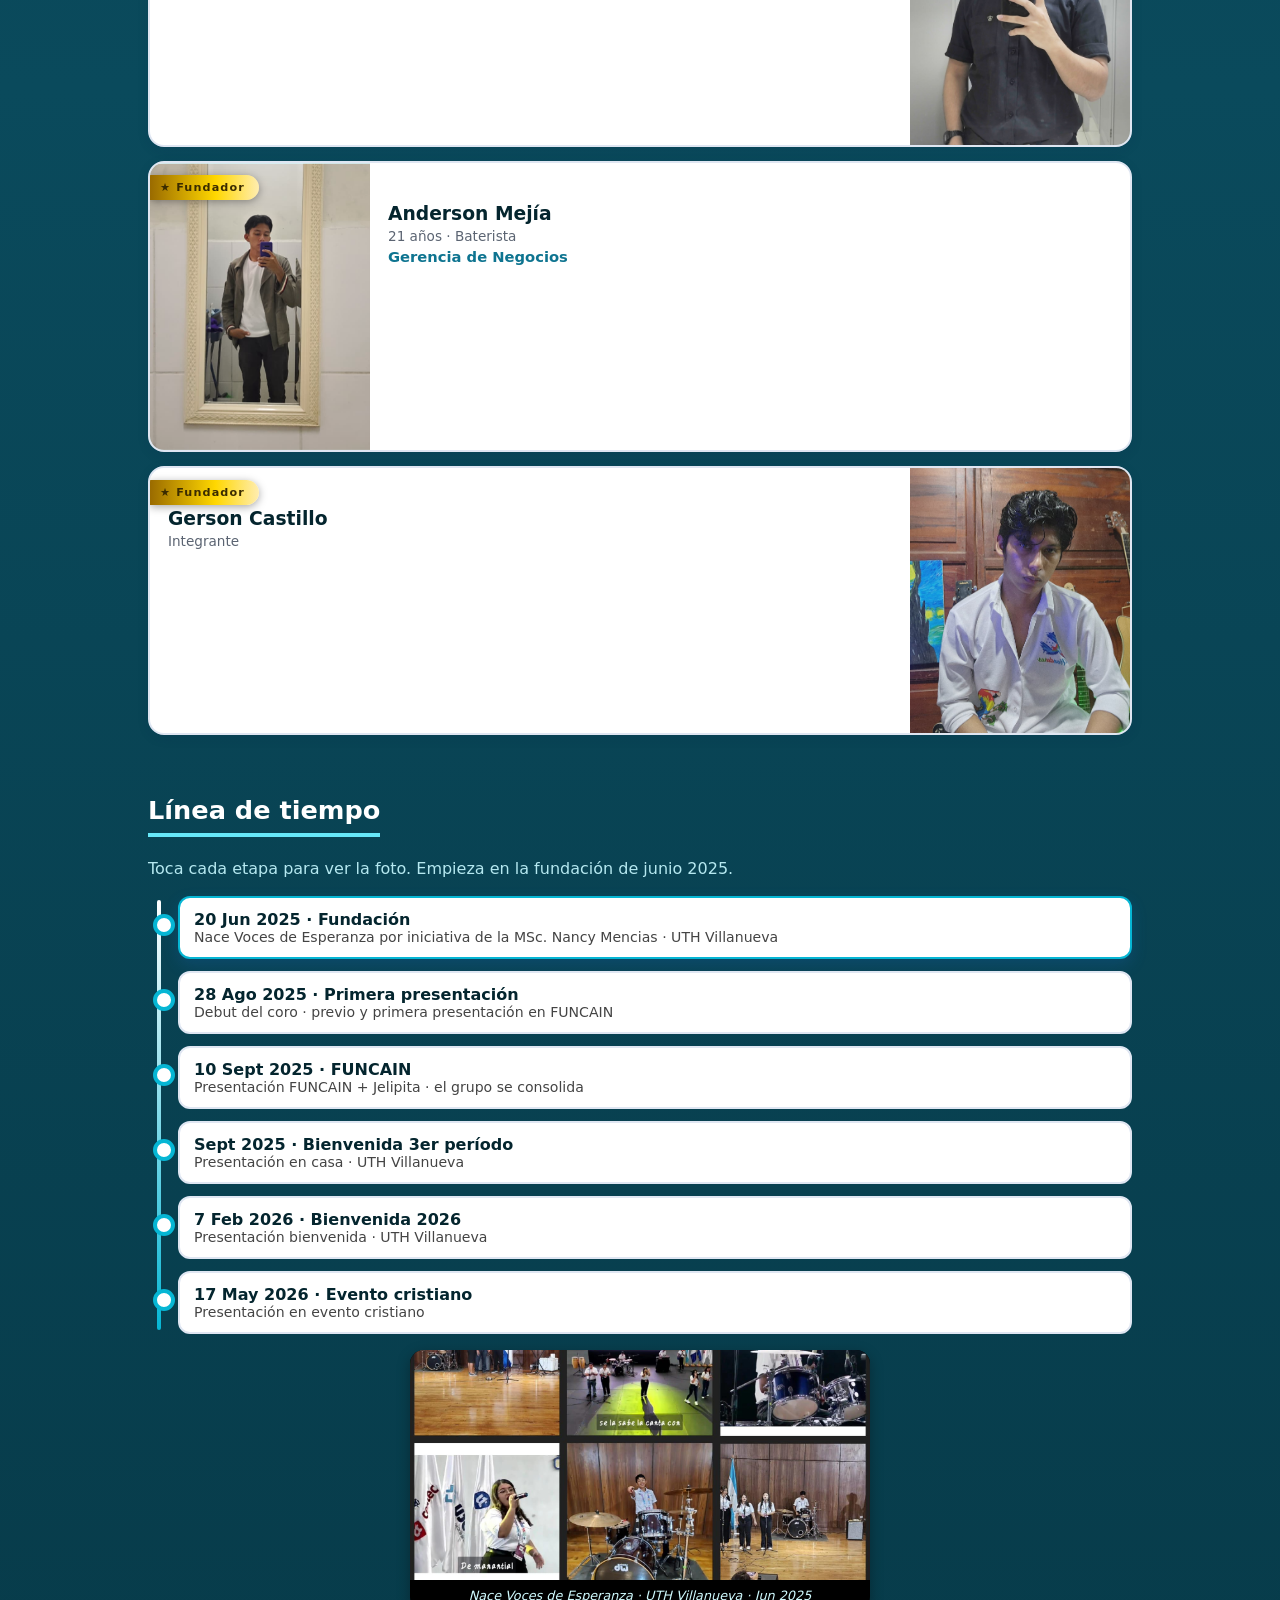
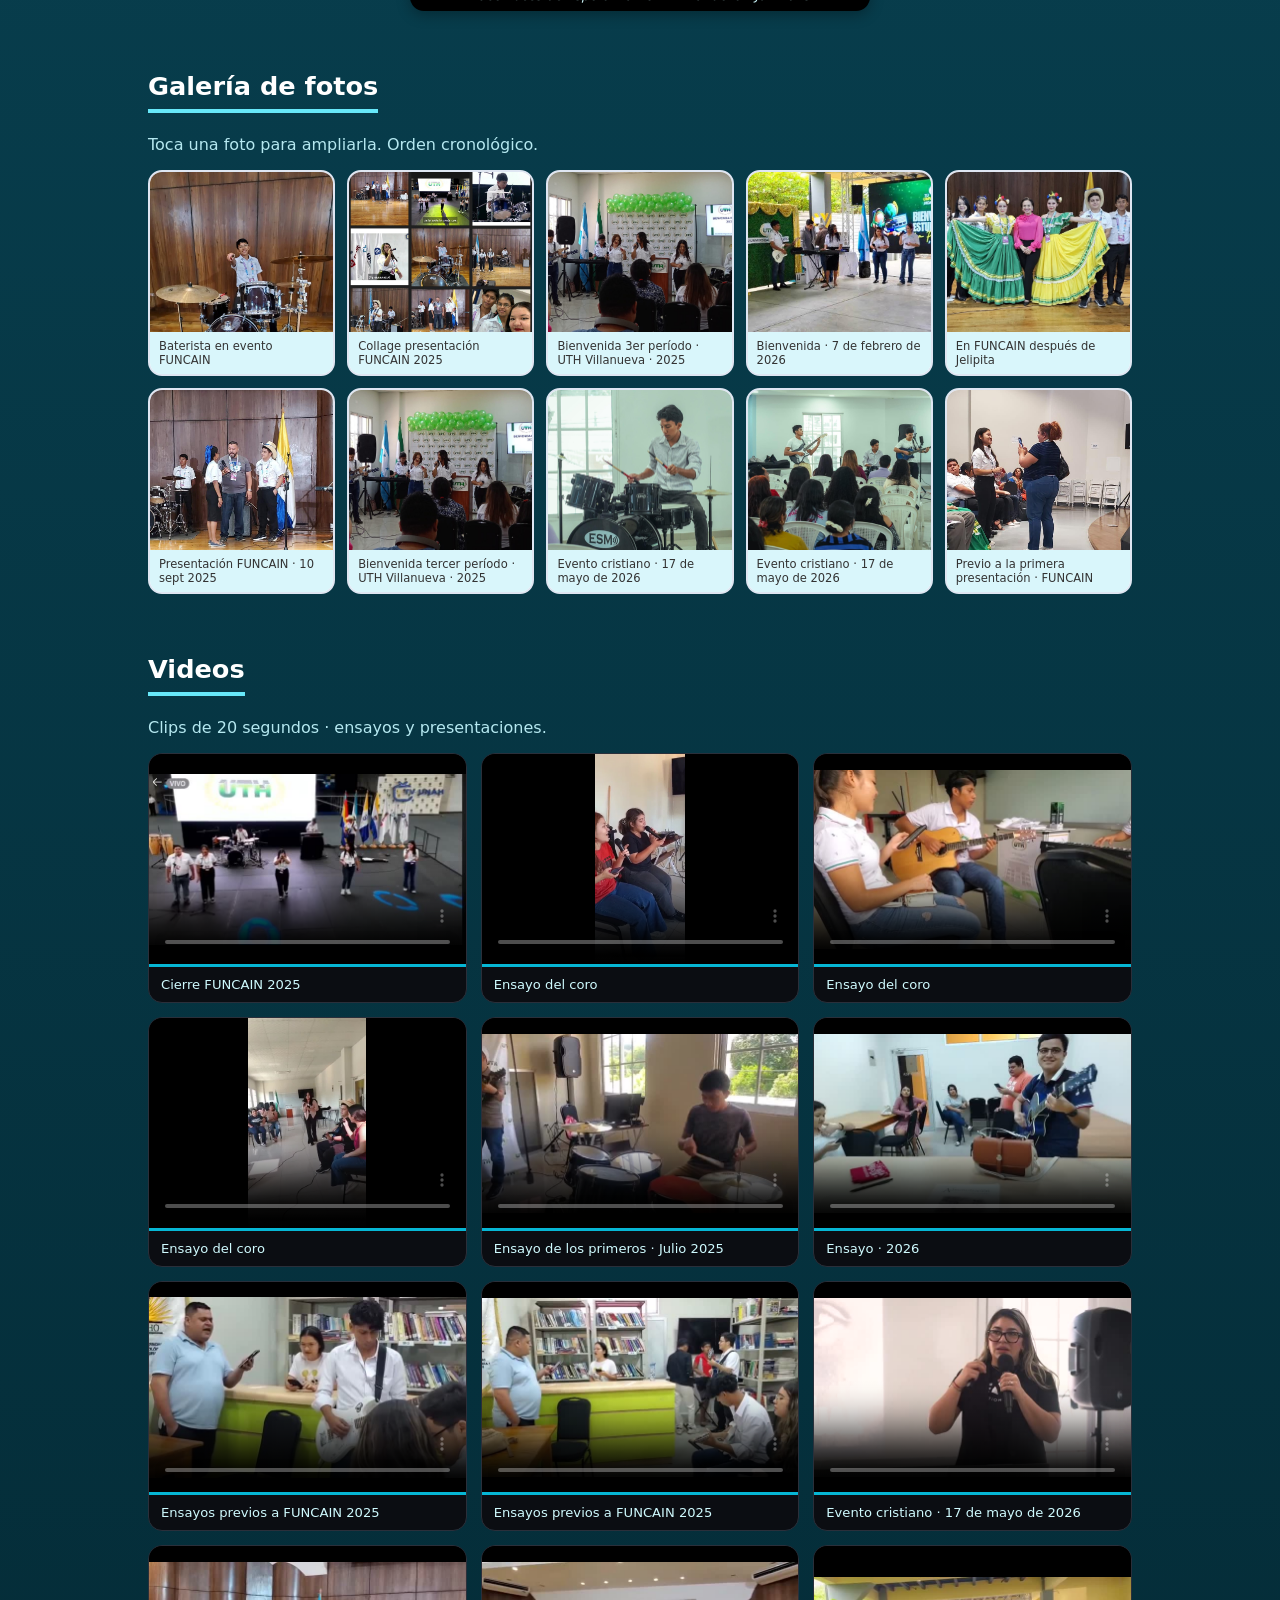
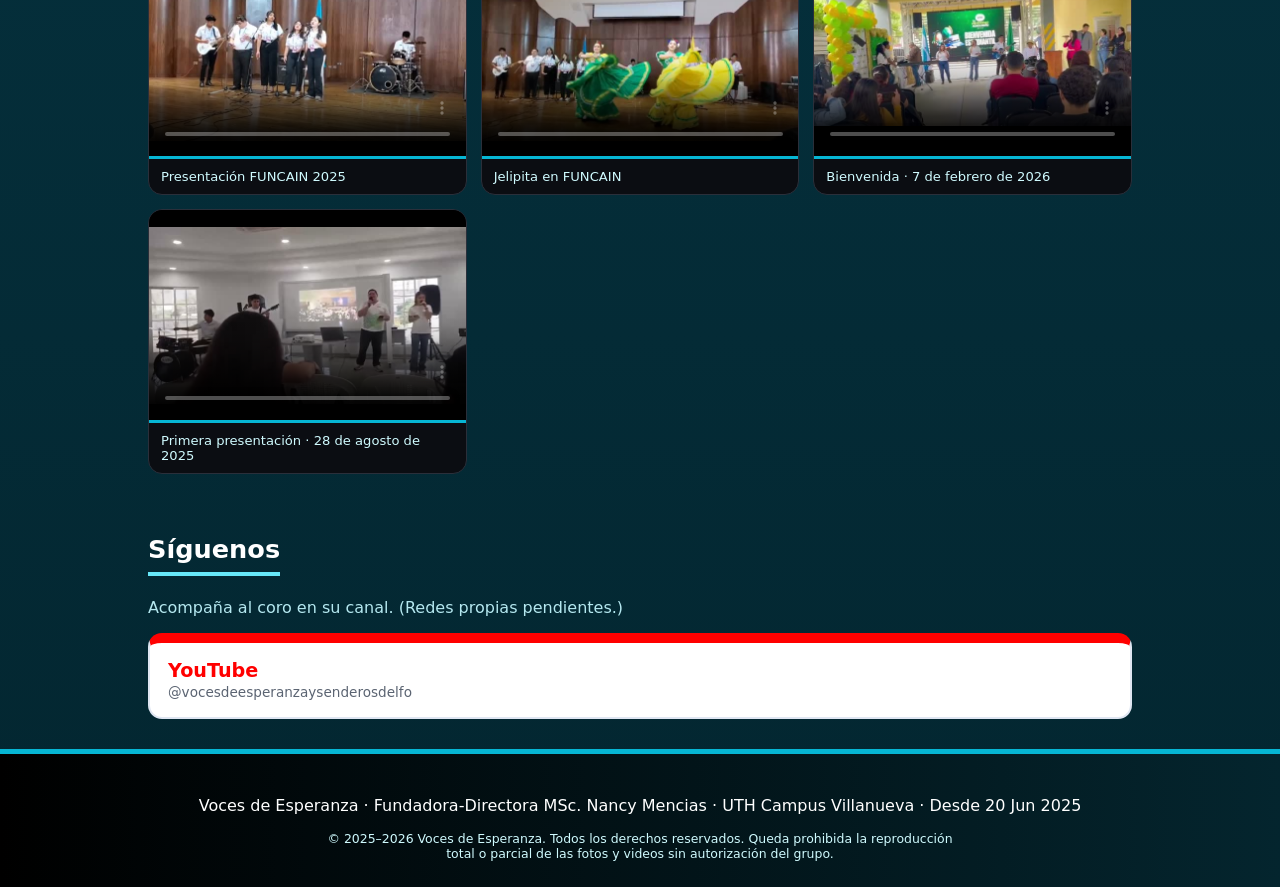
==== commit f99898bd: "Centrar rostros de Ronal, Elsy y Maynor en sus fichas" ====
--- a/index.html
+++ b/index.html
@@ -103,12 +103,12 @@
       <div class="txt"><h3>Gerson David López Molina</h3><p class="rol">37 años · Coro</p><p class="carrera">Diseño Gráfico</p></div>
     </article>
     <article class="fila">
-      <img class="foto" src="elenco/ronald.png" alt="Ronal Isai López Fletes" loading="lazy">
+      <img class="foto pos-ronal" src="elenco/ronald.png" alt="Ronal Isai López Fletes" loading="lazy">
       <div class="txt"><h3>Ronal Isai López Fletes</h3><p class="rol">19 años · Guitarrista</p><p class="carrera">Ingeniería en Mecatrónica Industrial</p><blockquote>“Prefiero tocar una sola nota con sentimiento que cien sin él.”</blockquote></div>
     </article>
     <article class="fila">
       <span class="fundador">★ Fundadora</span>
-      <img class="foto pos-cara" src="elenco/elsy.png" alt="Elsy Cristel Paz Mejía" loading="lazy">
+      <img class="foto pos-elsy" src="elenco/elsy.png" alt="Elsy Cristel Paz Mejía" loading="lazy">
       <div class="txt"><h3>Elsy Cristel Paz Mejía</h3><p class="rol">20 años · Coro</p><p class="carrera">Gerencia de Negocios</p><blockquote>“Canta si te la sabes, al ritmo de tu corazón”</blockquote></div>
     </article>
     <article class="fila">
@@ -119,7 +119,7 @@
     <article class="fila">
       <span class="fundador">★ Fundador</span>
       <span class="coord">★ Coordinador de canto</span>
-      <img class="foto" src="elenco/maynor.jpg" alt="Maynor José Rápalo Acevedo" loading="lazy">
+      <img class="foto pos-maynor" src="elenco/maynor.jpg" alt="Maynor José Rápalo Acevedo" loading="lazy">
       <div class="txt"><h3>Maynor José Rápalo Acevedo</h3><p class="rol">22 años · Coordinador de canto</p><p class="carrera">Ingeniería en Computación</p></div>
     </article>
     <article class="fila">
--- a/style.css
+++ b/style.css
@@ -54,6 +54,9 @@
 .fila:nth-child(even) .foto{order:2}
 .fila .foto{width:100%;height:100%;min-height:240px;object-fit:cover;object-position:top;display:block;background:var(--azul-claro)}
 .fila .foto.pos-cara{object-position:50% 30%}
+.fila .foto.pos-ronal{object-position:62% 0}
+.fila .foto.pos-elsy{object-position:40% 30%}
+.fila .foto.pos-maynor{object-position:50% 15%}
 .fila .txt{padding:16px 18px}
 .fila:has(.fundador) .txt{padding-top:40px}
 .fila:has(.coord) .txt{padding-top:78px}
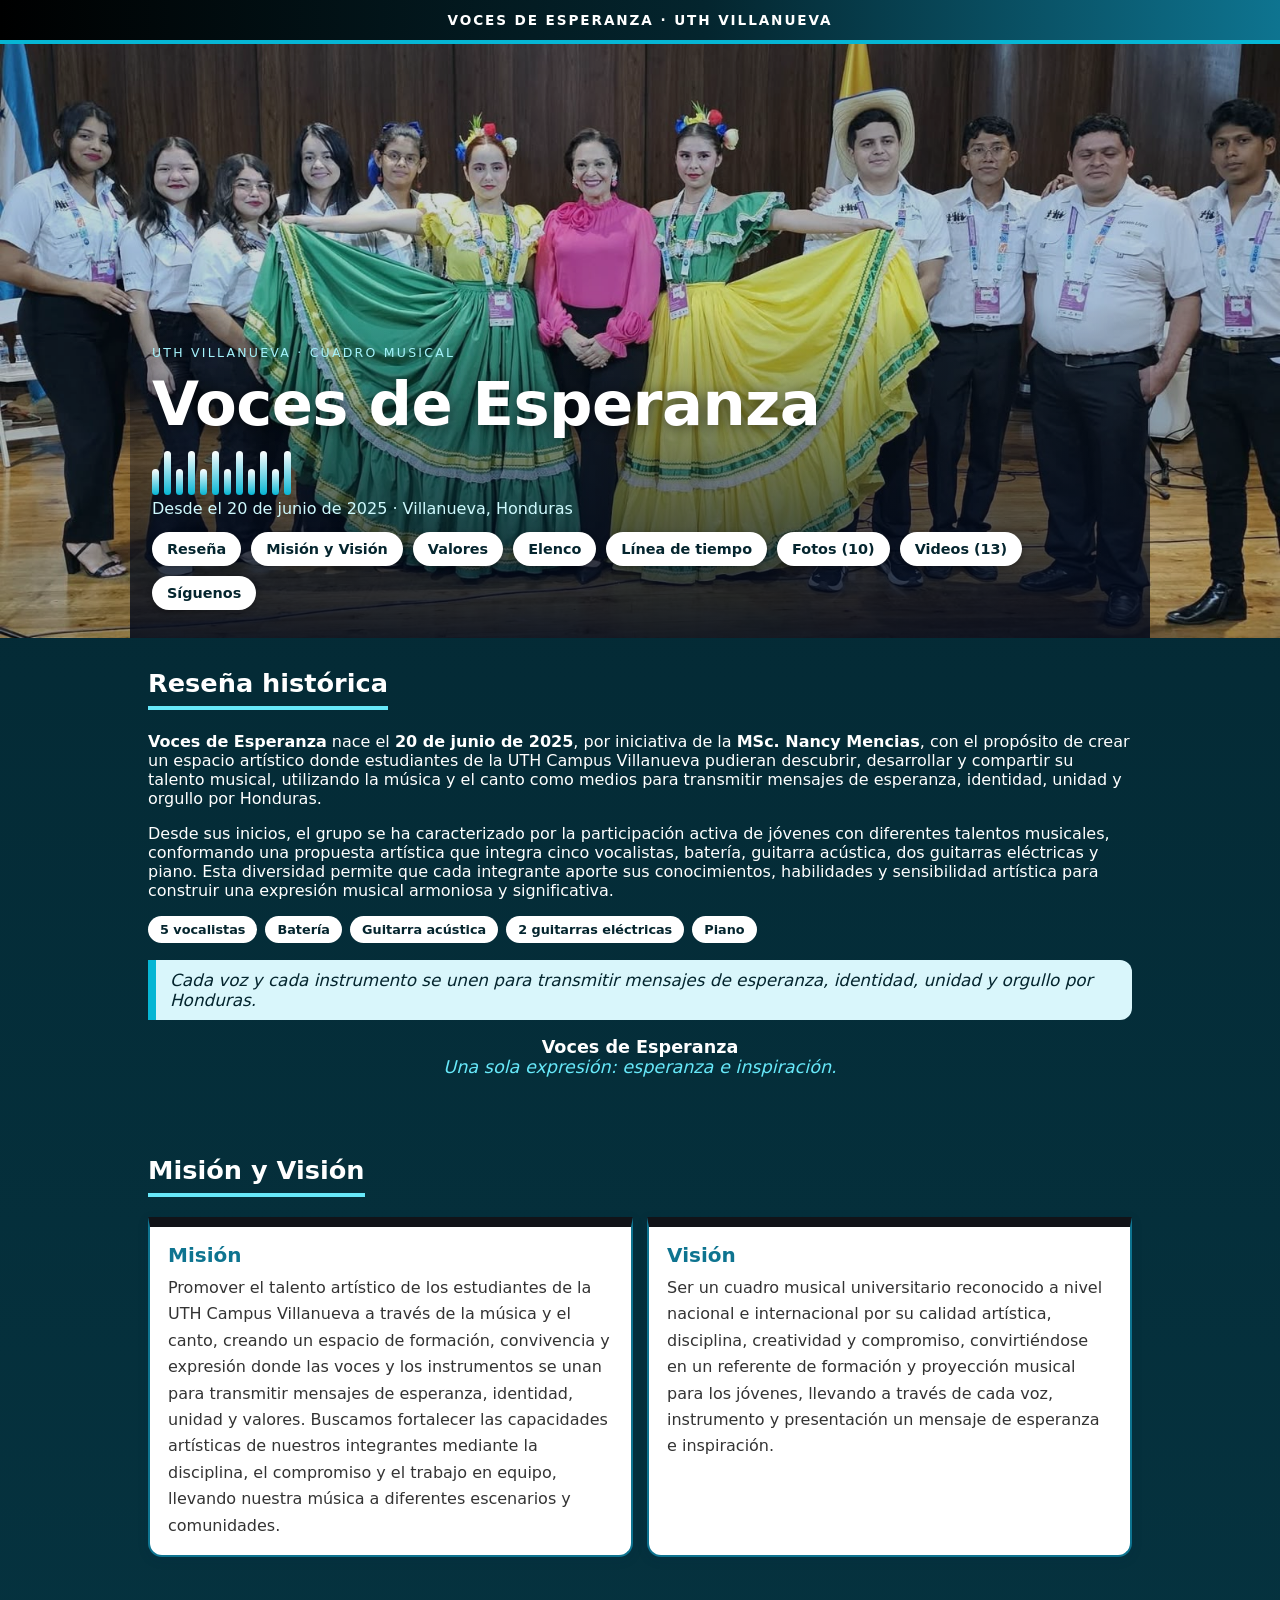
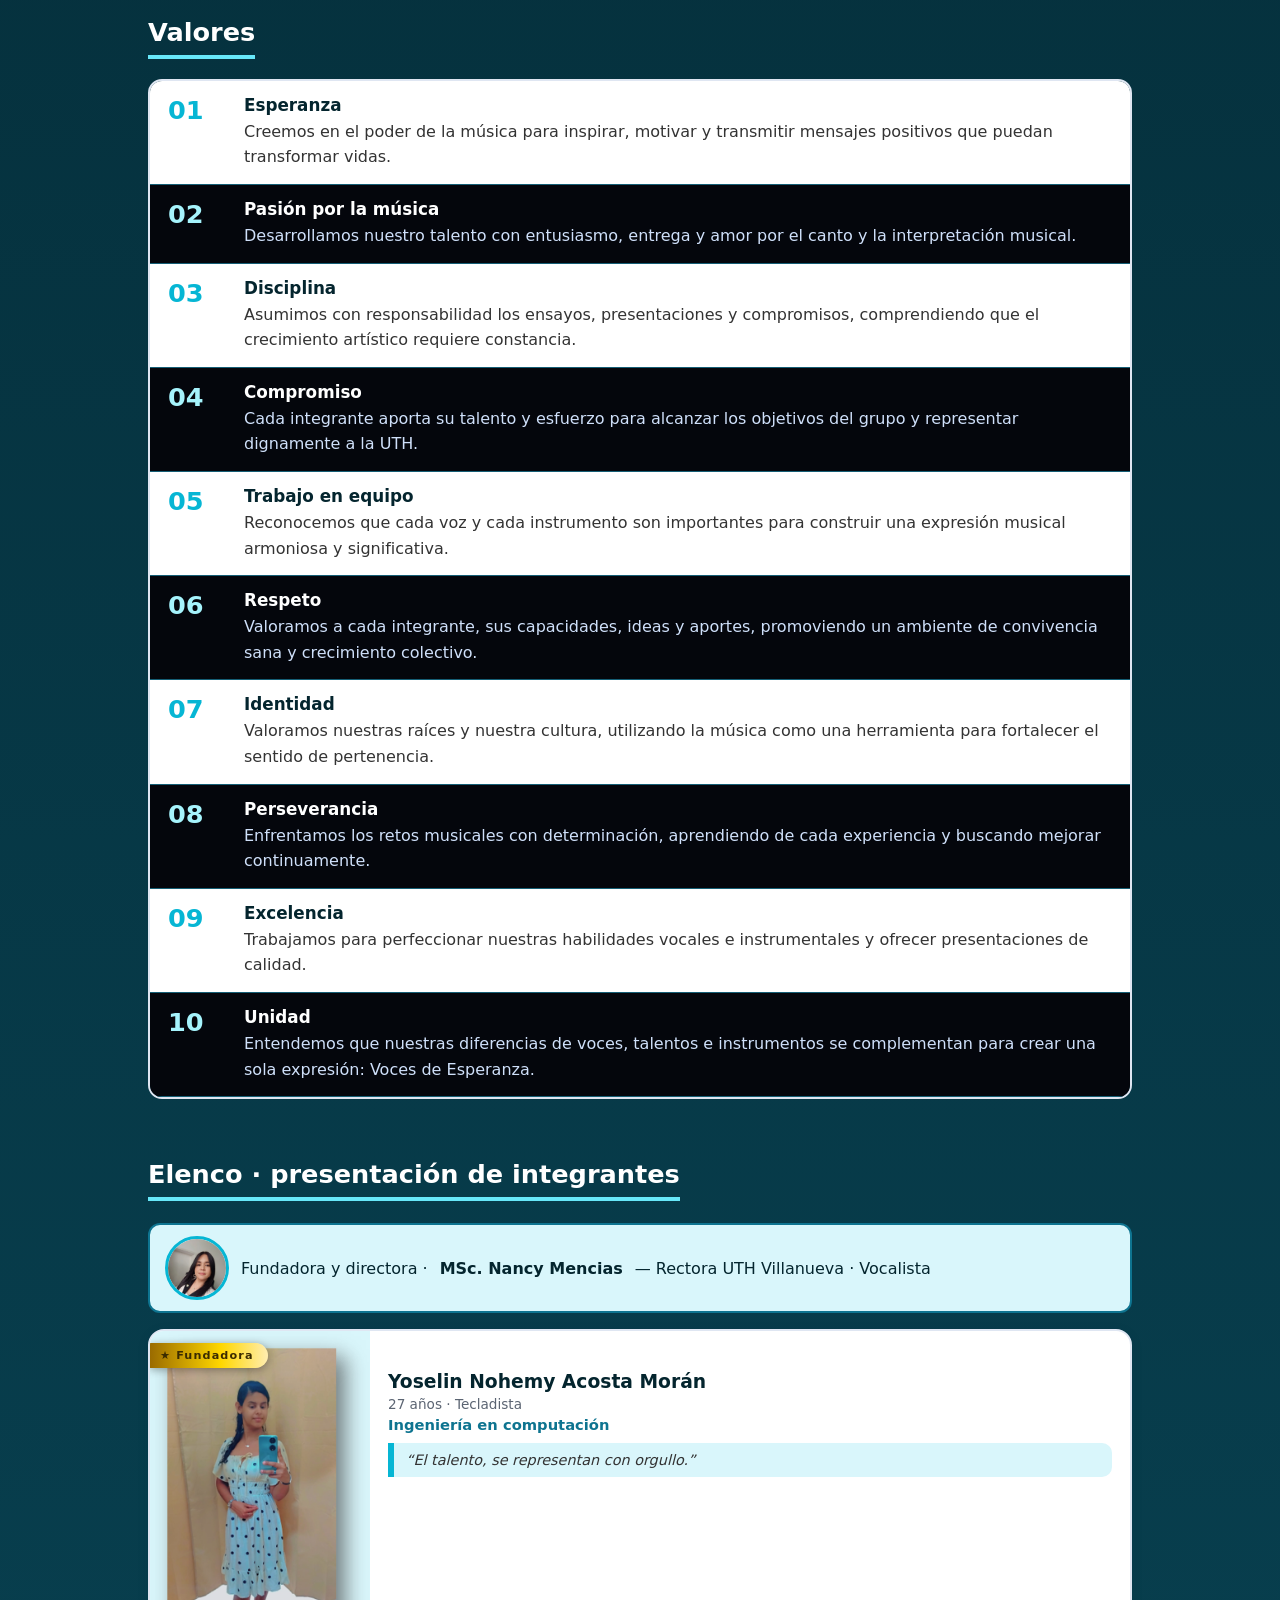
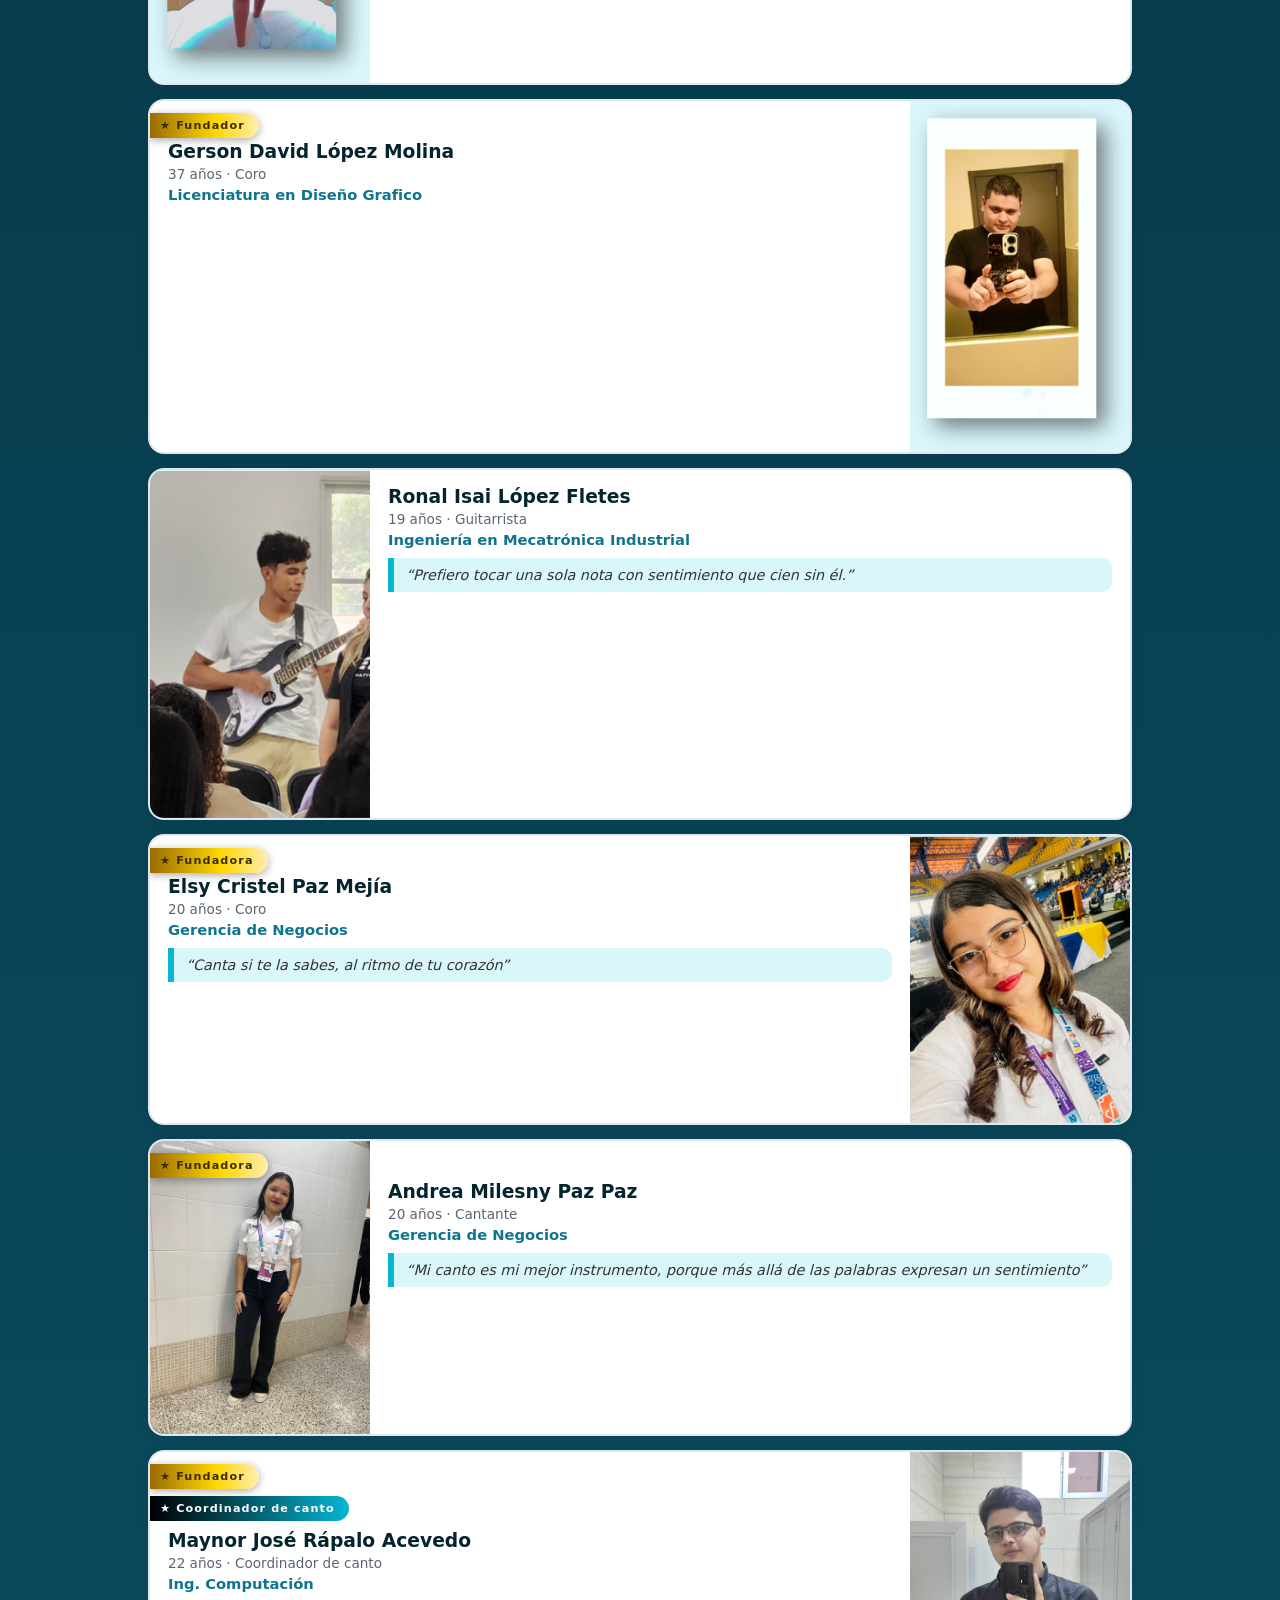
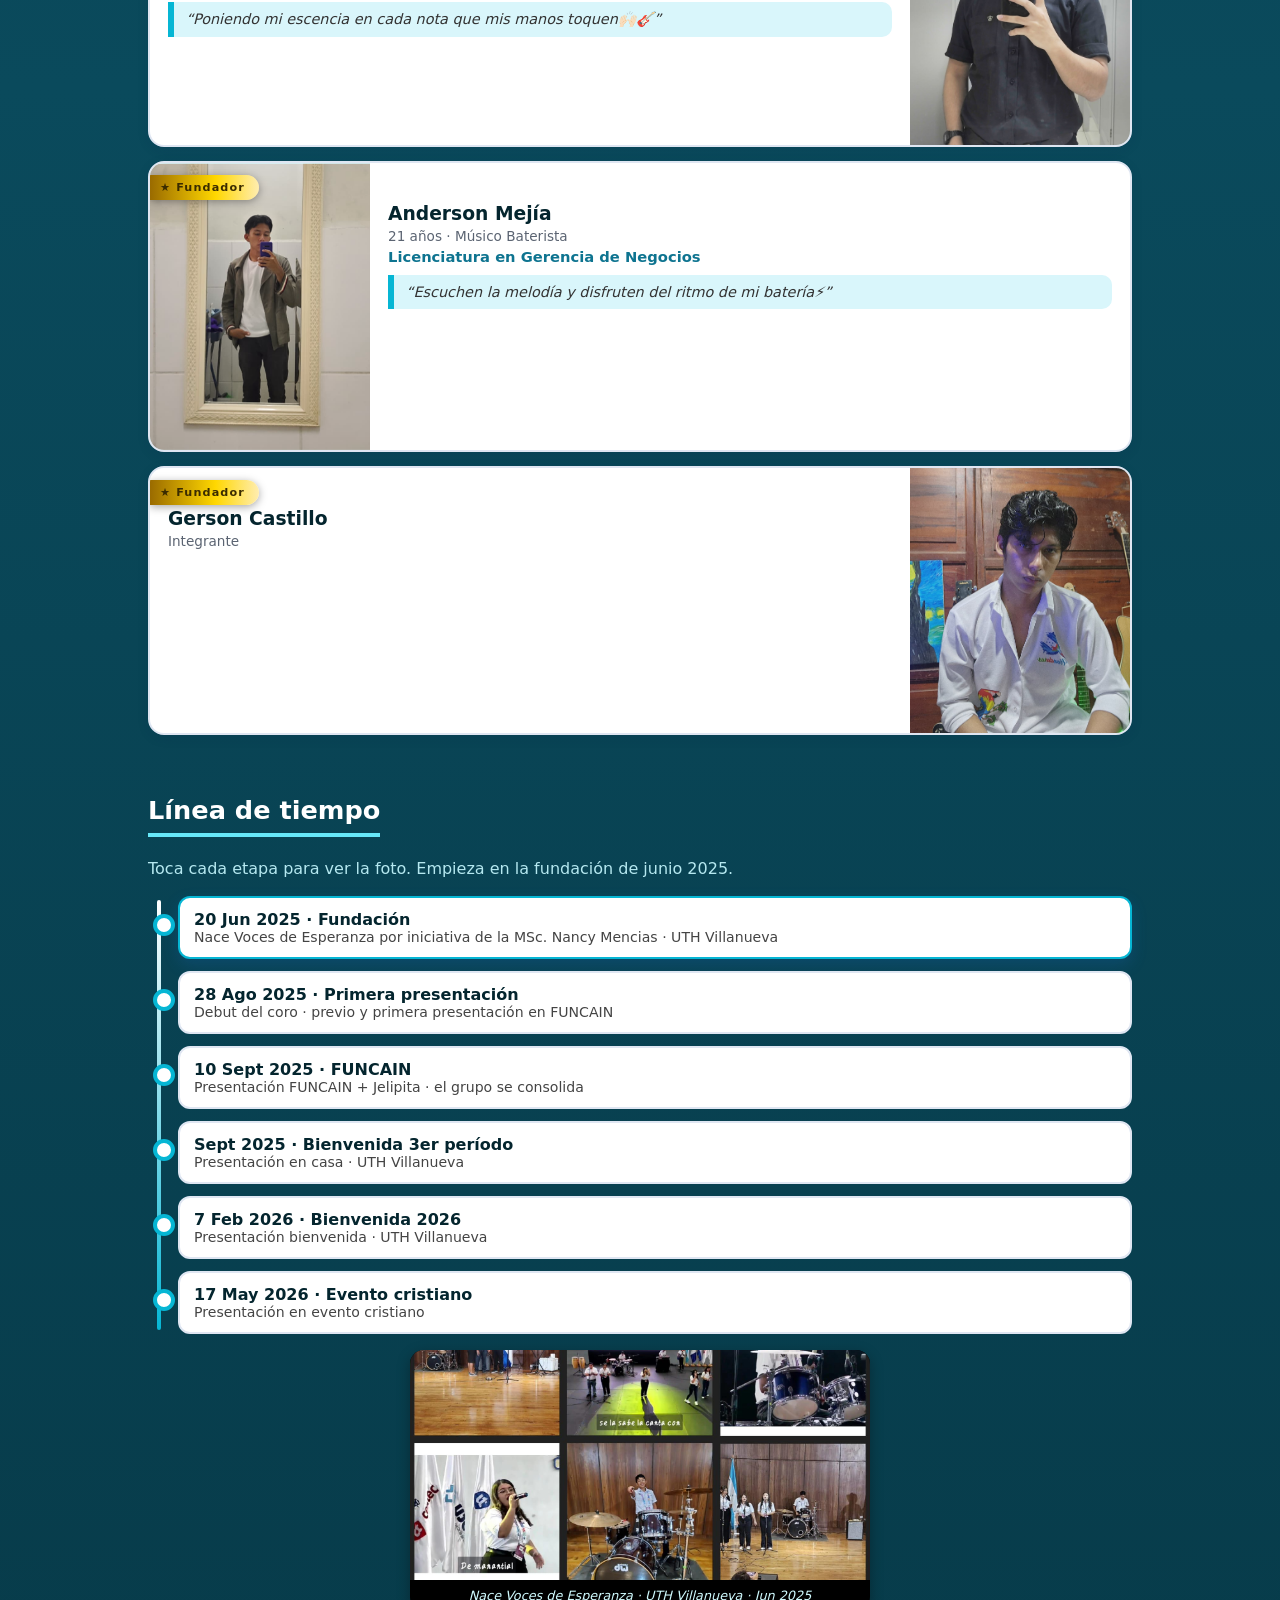
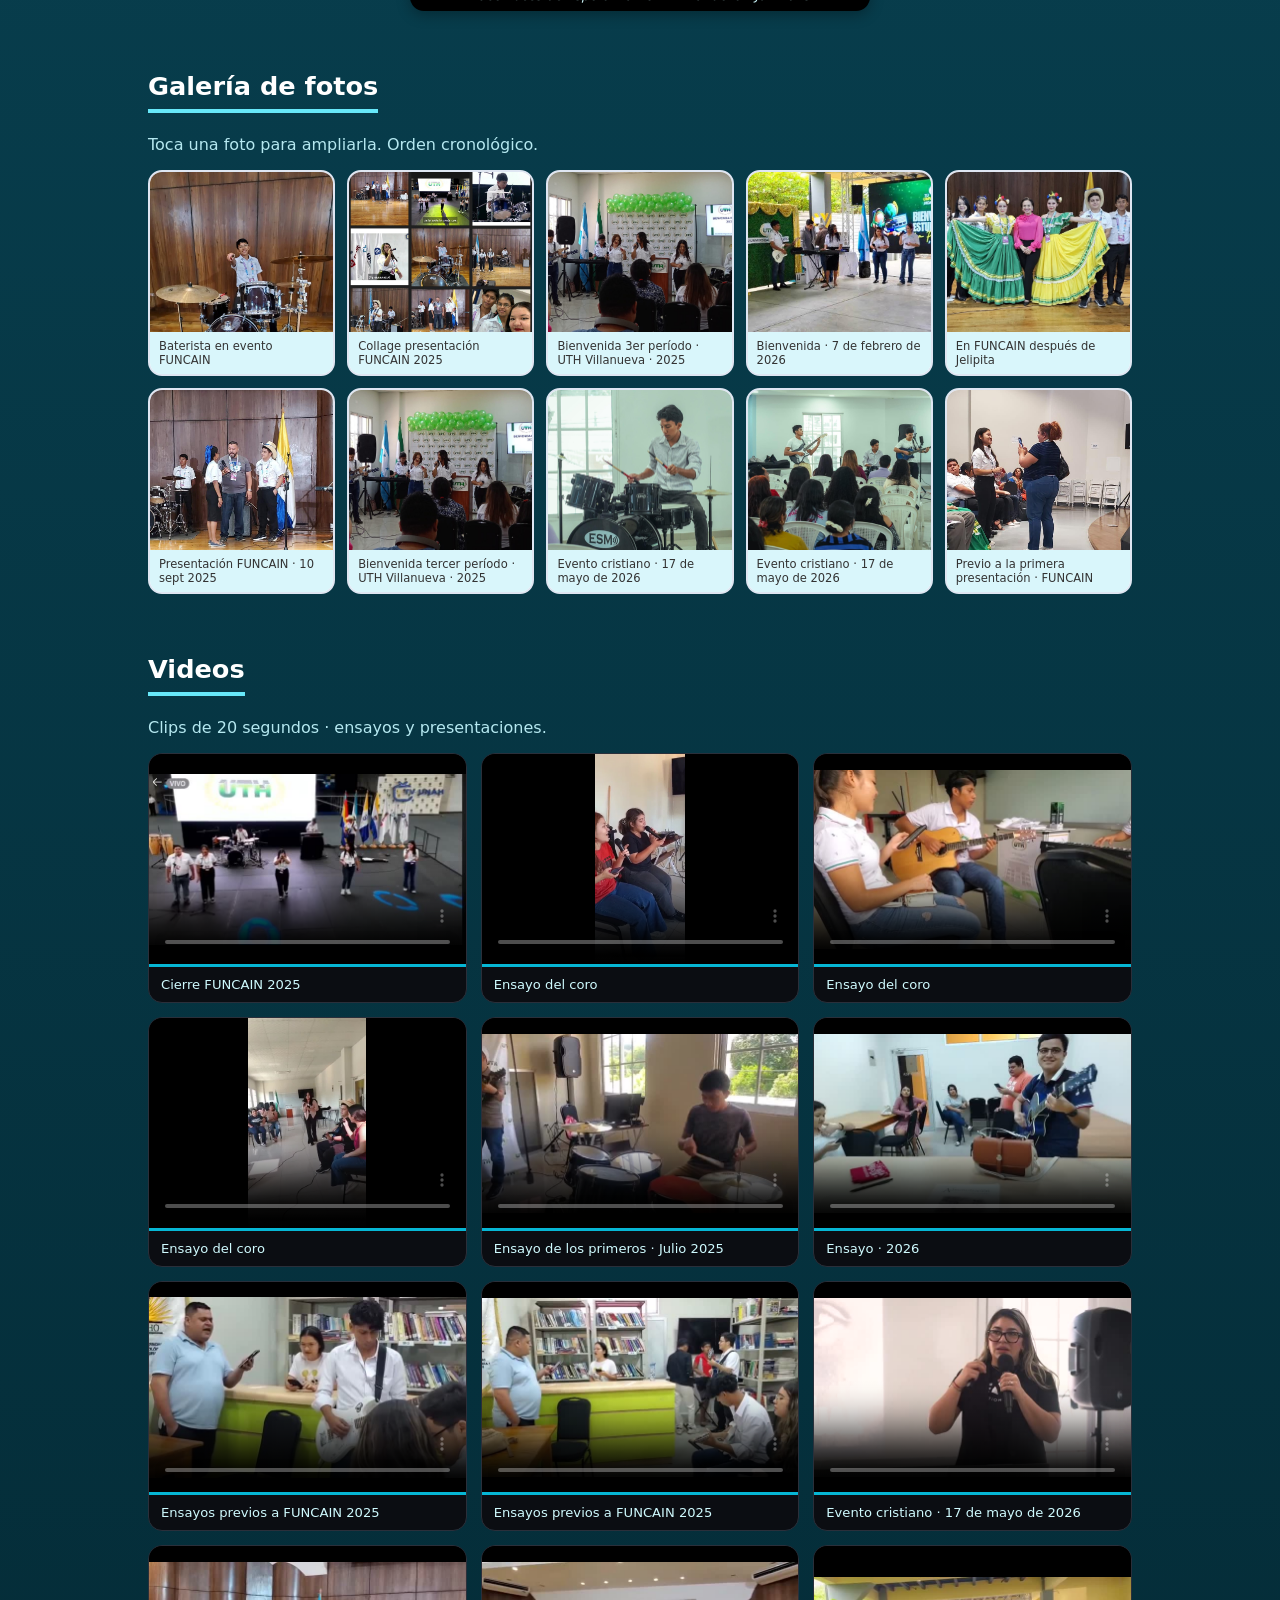
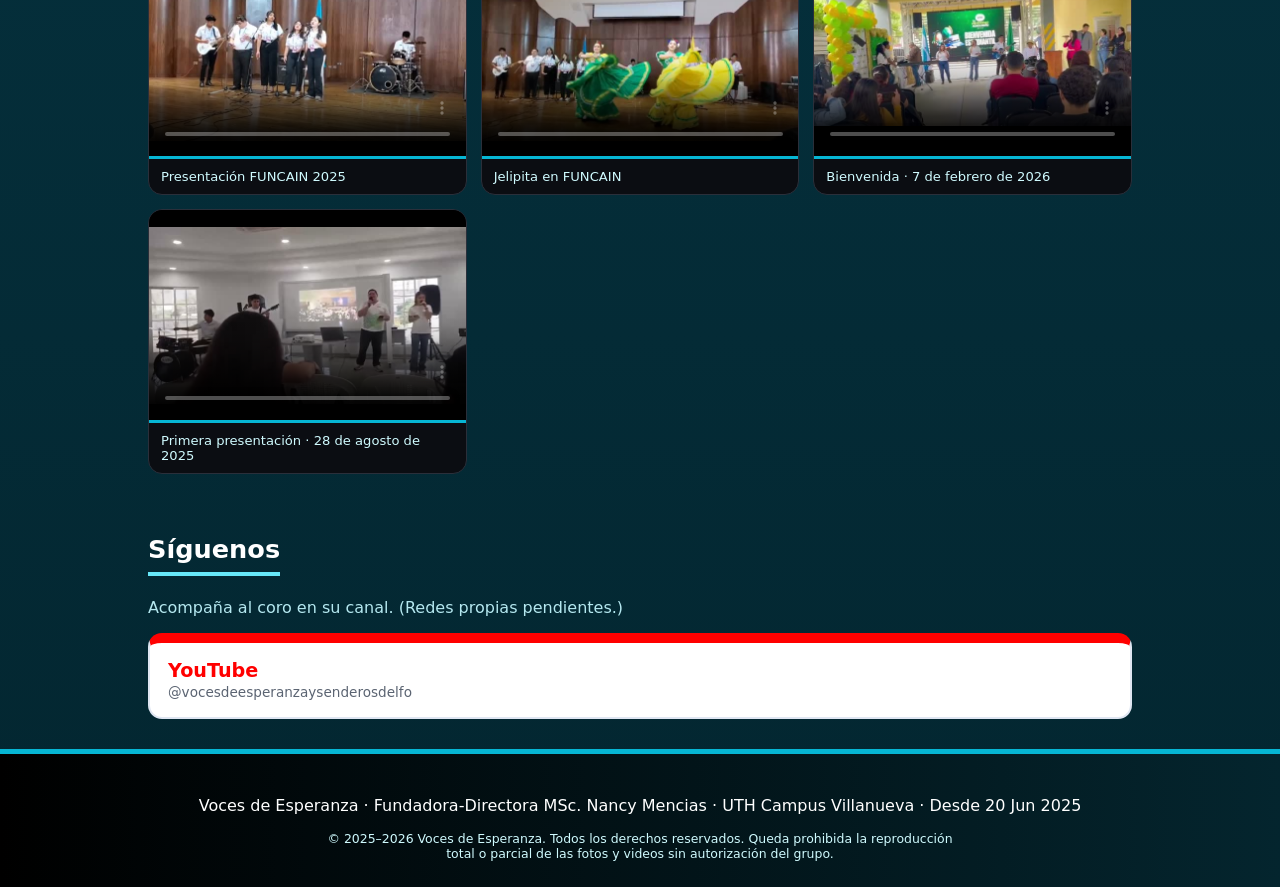
==== commit 61dbf66e: "Frases de Andrea, Maynor, Anderson y Yoselin bajo su carrera" ====
--- a/index.html
+++ b/index.html
@@ -95,12 +95,12 @@
     <article class="fila">
       <span class="fundador">★ Fundadora</span>
       <img class="foto" src="elenco/yoselin.png" alt="Yoselin Nohemy Acosta Morán" loading="lazy">
-      <div class="txt"><h3>Yoselin Nohemy Acosta Morán</h3><p class="rol">27 años · Tecladista</p><p class="carrera">Ingeniería en Computación</p></div>
+      <div class="txt"><h3>Yoselin Nohemy Acosta Morán</h3><p class="rol">27 años · Tecladista</p><p class="carrera">Ingeniería en computación</p><blockquote>“El talento, se representan con orgullo.”</blockquote></div>
     </article>
     <article class="fila">
       <span class="fundador">★ Fundador</span>
       <img class="foto pos-cara" src="elenco/gerson-david.png" alt="Gerson David López Molina" loading="lazy">
-      <div class="txt"><h3>Gerson David López Molina</h3><p class="rol">37 años · Coro</p><p class="carrera">Diseño Gráfico</p></div>
+      <div class="txt"><h3>Gerson David López Molina</h3><p class="rol">37 años · Coro</p><p class="carrera">Licenciatura en Diseño Grafico</p></div>
     </article>
     <article class="fila">
       <img class="foto pos-ronal" src="elenco/ronald.png" alt="Ronal Isai López Fletes" loading="lazy">
@@ -114,18 +114,18 @@
     <article class="fila">
       <span class="fundador">★ Fundadora</span>
       <img class="foto" src="elenco/andrea.jpg" alt="Andrea Milesny Paz Paz" loading="lazy">
-      <div class="txt"><h3>Andrea Milesny Paz Paz</h3><p class="rol">20 años · Cantante</p><p class="carrera">Gerencia de Negocios</p></div>
+      <div class="txt"><h3>Andrea Milesny Paz Paz</h3><p class="rol">20 años · Cantante</p><p class="carrera">Gerencia de Negocios</p><blockquote>“Mi canto es mi mejor instrumento, porque más allá de las palabras expresan un sentimiento”</blockquote></div>
     </article>
     <article class="fila">
       <span class="fundador">★ Fundador</span>
       <span class="coord">★ Coordinador de canto</span>
       <img class="foto pos-maynor" src="elenco/maynor.jpg" alt="Maynor José Rápalo Acevedo" loading="lazy">
-      <div class="txt"><h3>Maynor José Rápalo Acevedo</h3><p class="rol">22 años · Coordinador de canto</p><p class="carrera">Ingeniería en Computación</p></div>
+      <div class="txt"><h3>Maynor José Rápalo Acevedo</h3><p class="rol">22 años · Coordinador de canto</p><p class="carrera">Ing. Computación</p><blockquote>“Poniendo mi escencia en cada nota que mis manos toquen🙌🏻🎸”</blockquote></div>
     </article>
     <article class="fila">
       <span class="fundador">★ Fundador</span>
       <img class="foto" src="elenco/anderson.png" alt="Anderson Mejía" loading="lazy">
-      <div class="txt"><h3>Anderson Mejía</h3><p class="rol">21 años · Baterista</p><p class="carrera">Gerencia de Negocios</p></div>
+      <div class="txt"><h3>Anderson Mejía</h3><p class="rol">21 años · Músico Baterista</p><p class="carrera">Licenciatura en Gerencia de Negocios</p><blockquote>“Escuchen la melodía y disfruten del ritmo de mi batería⚡️”</blockquote></div>
     </article>
     <article class="fila">
       <span class="fundador">★ Fundador</span>
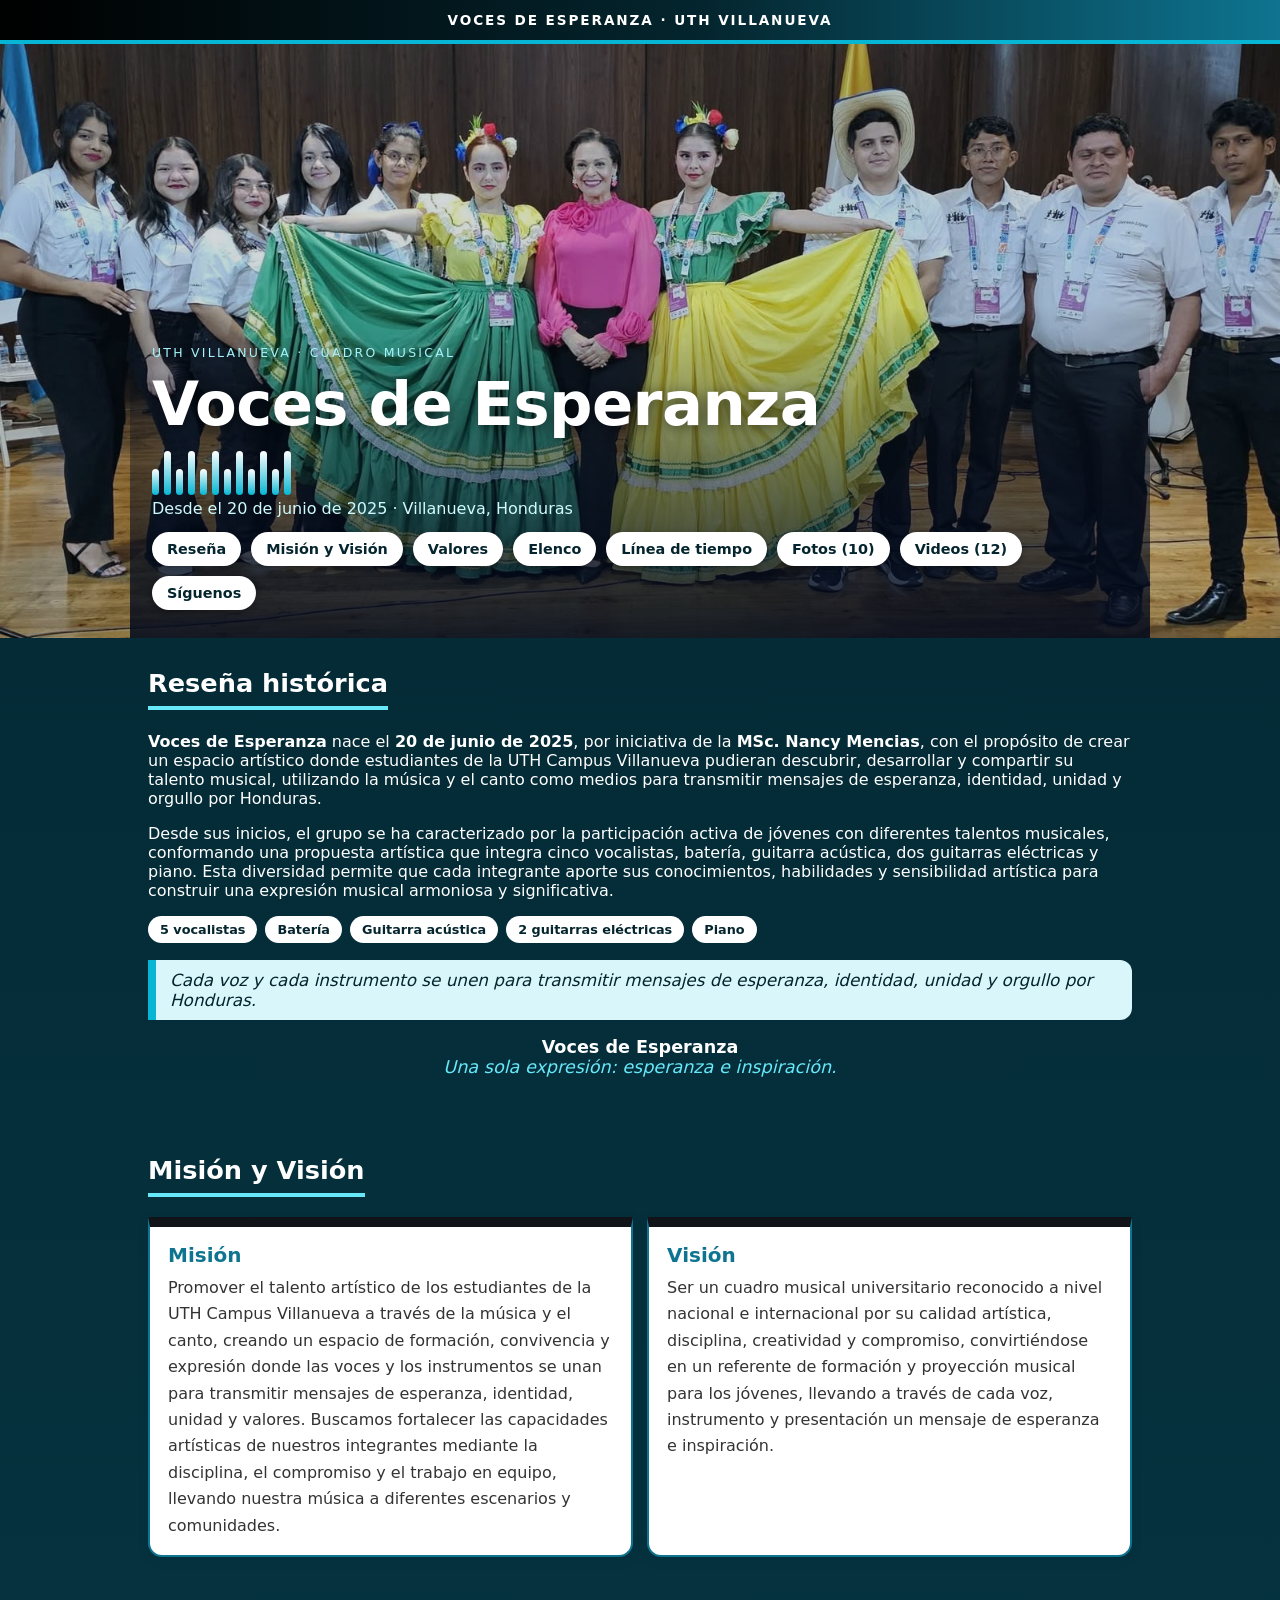
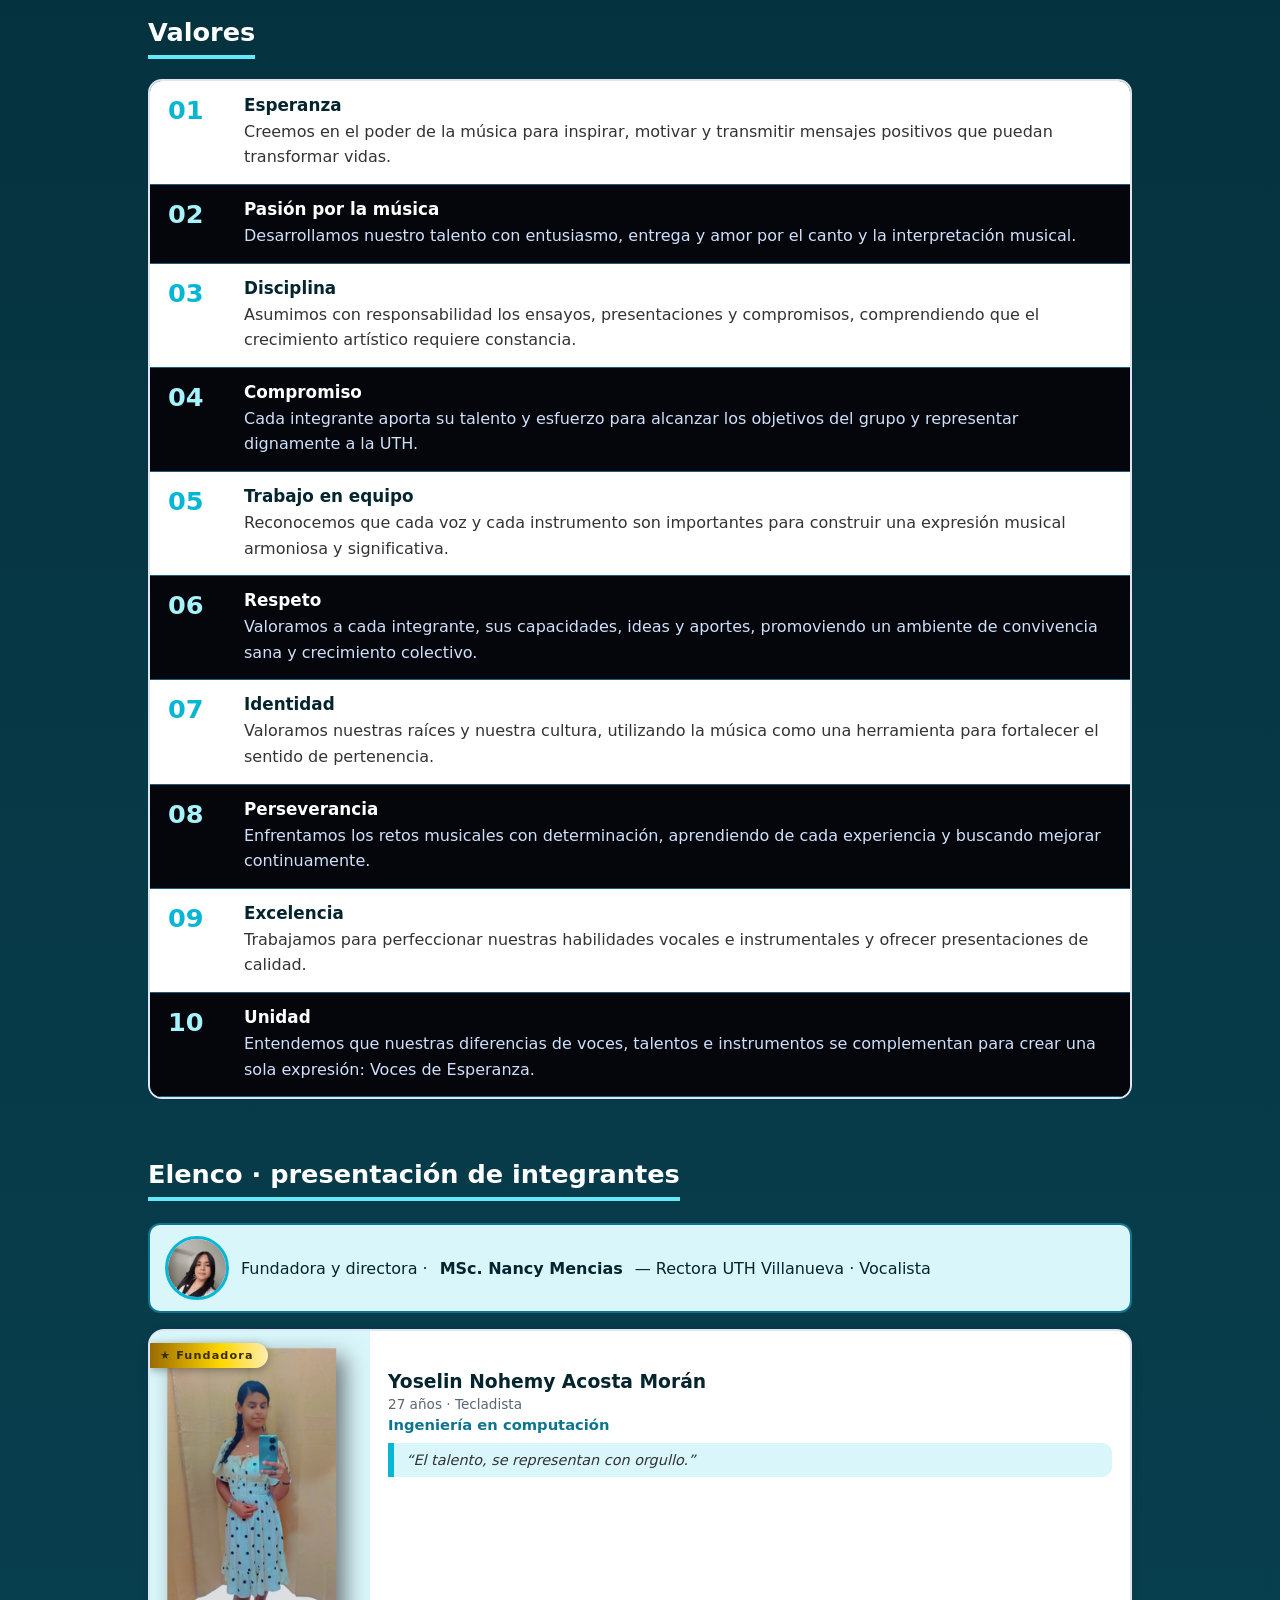
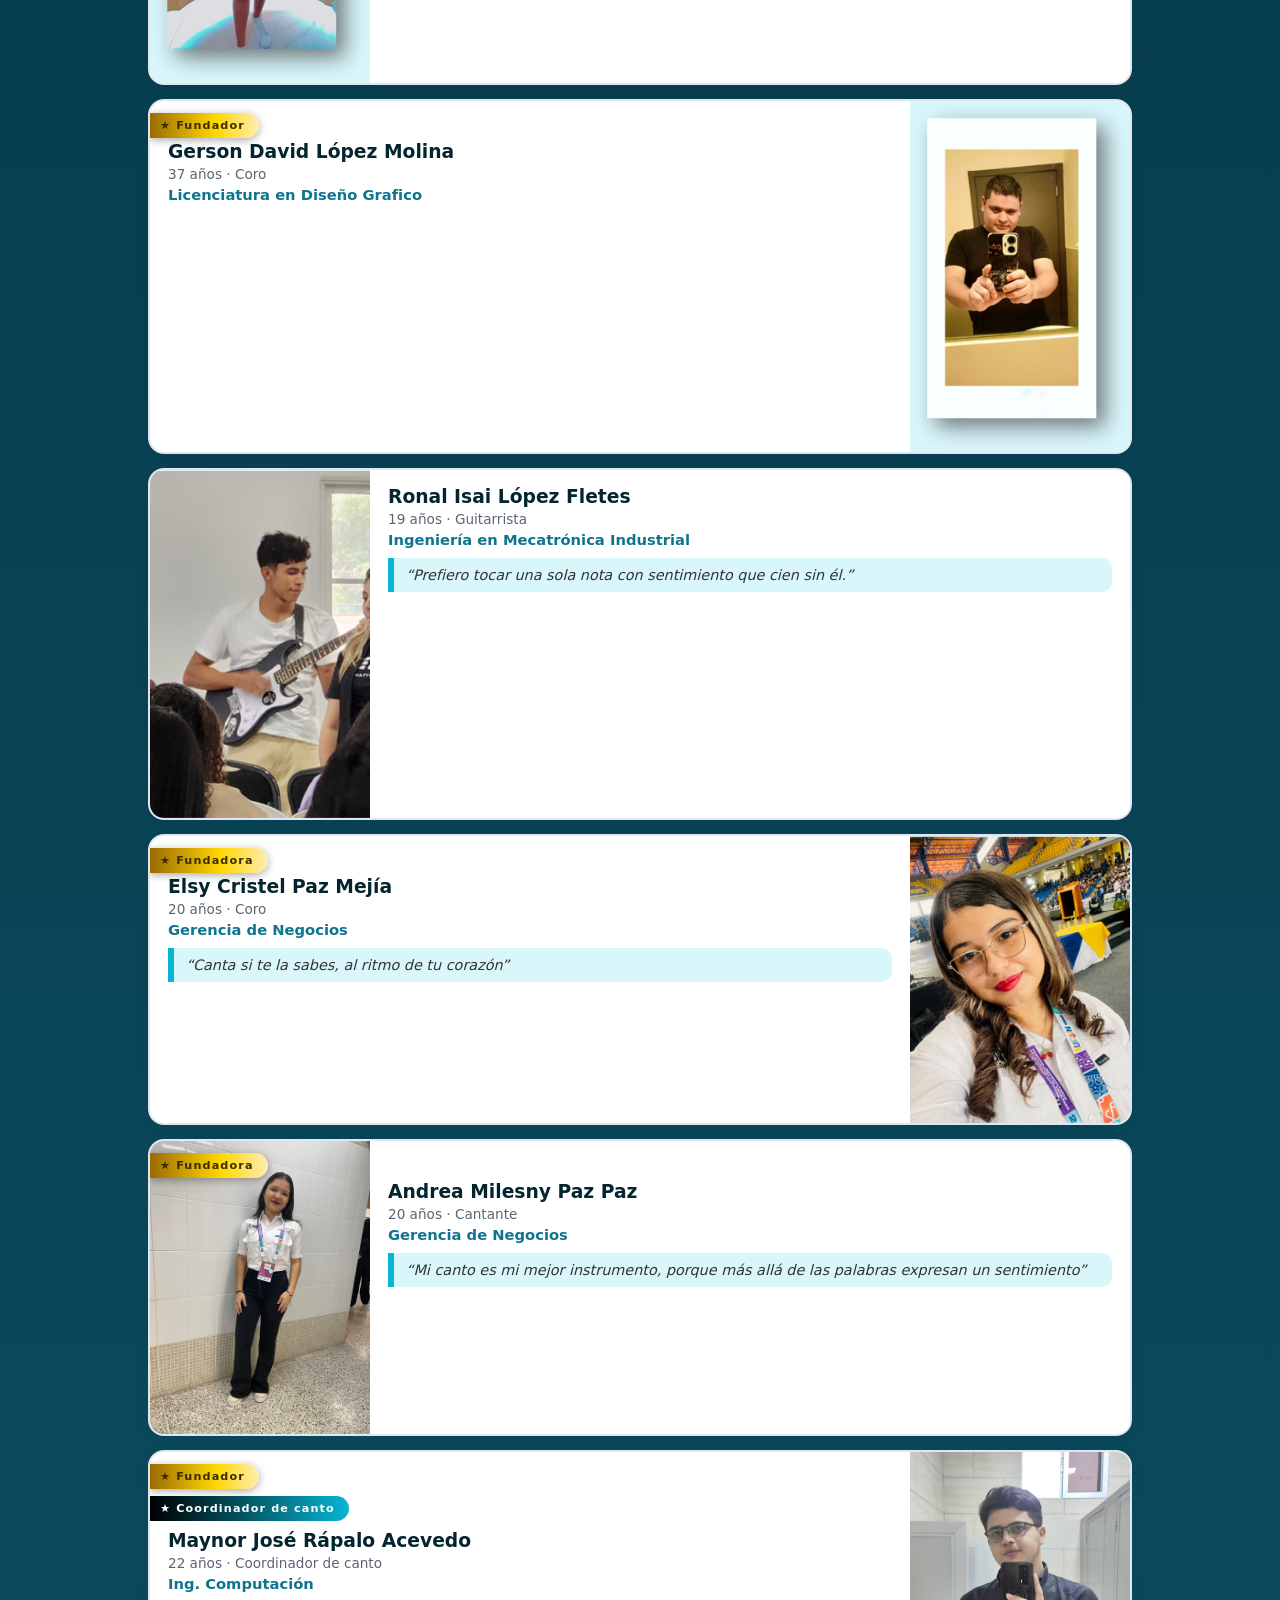
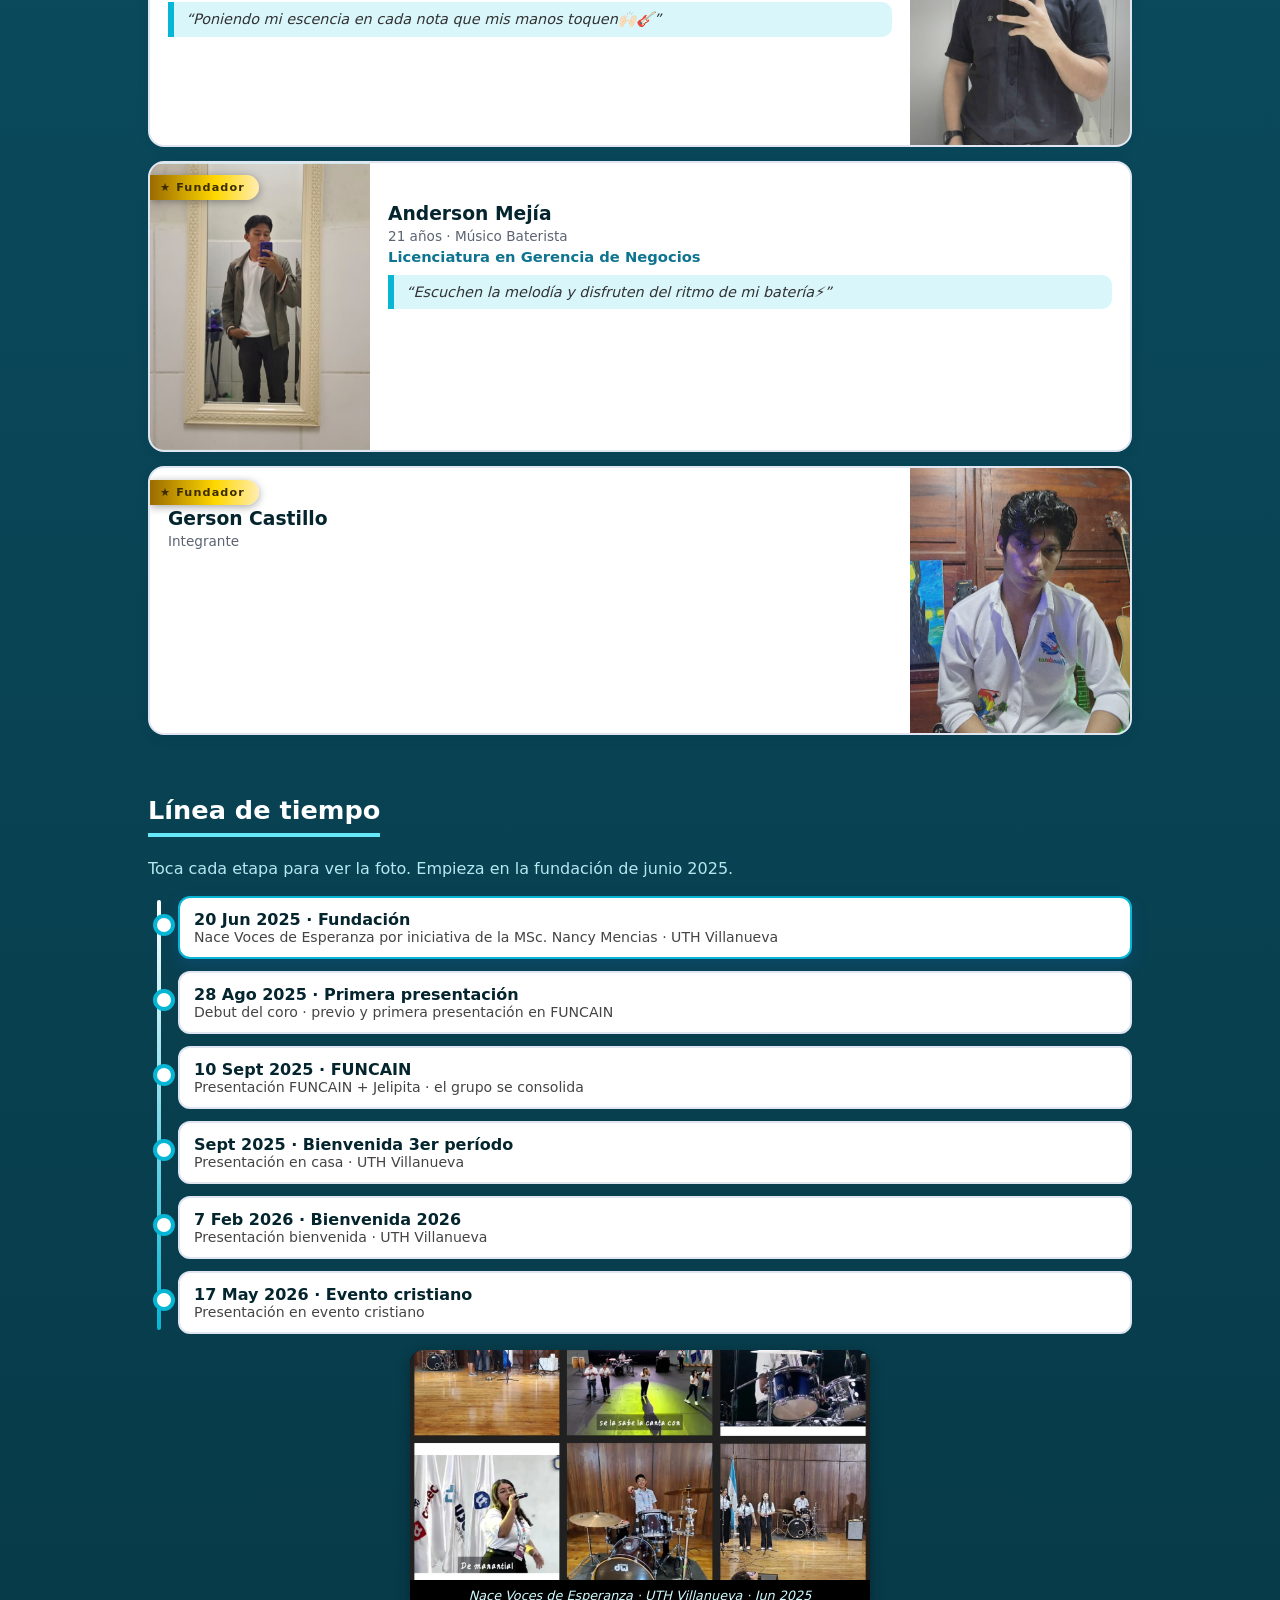
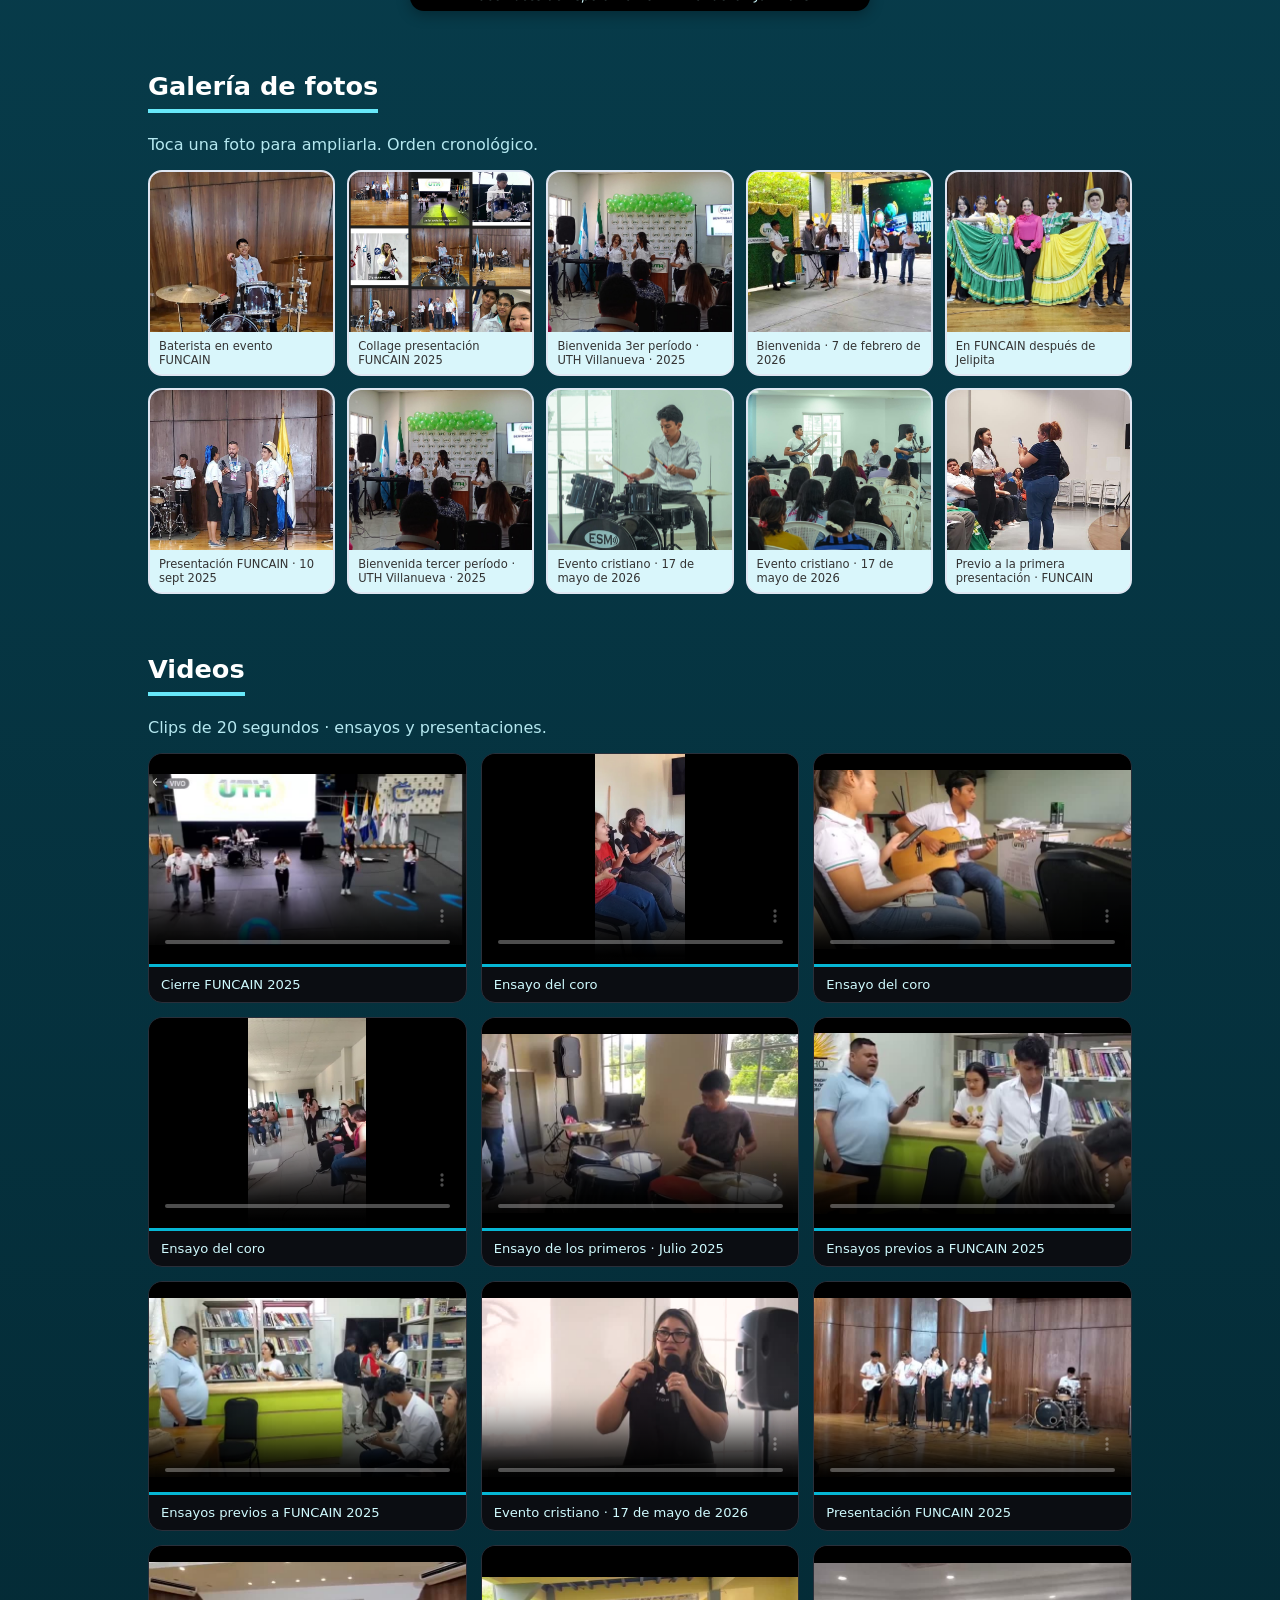
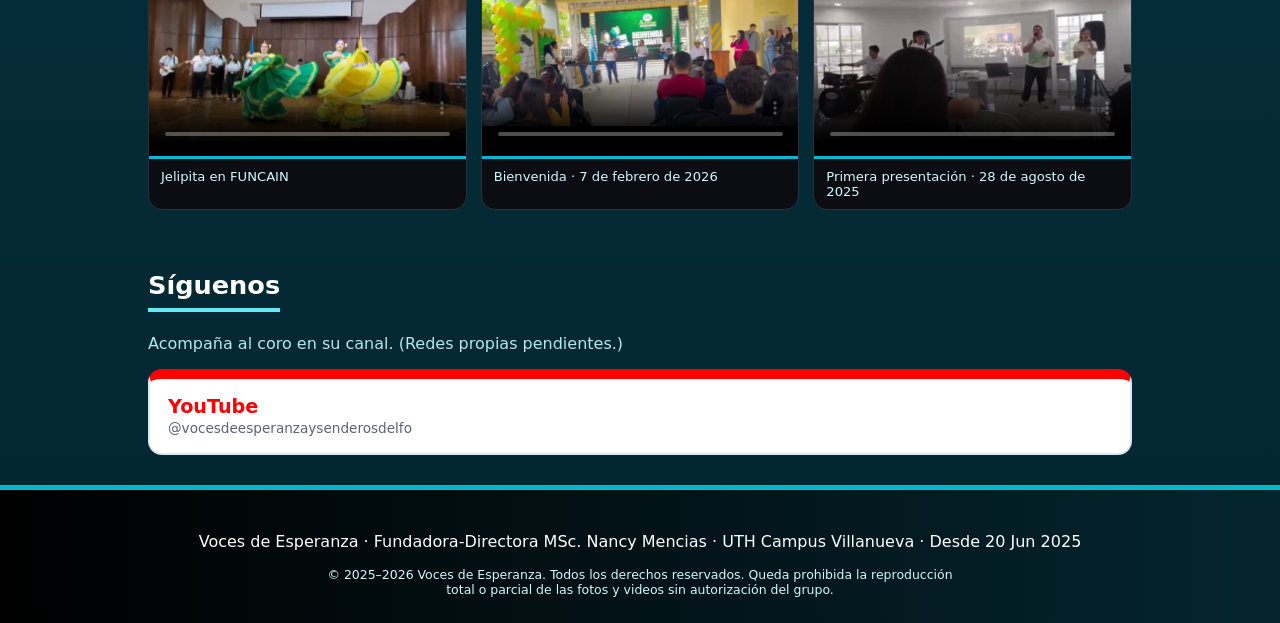
==== commit bad098a7: "Eliminar video Ensayo 2026 de la web" ====
--- a/index.html
+++ b/index.html
@@ -40,7 +40,7 @@
       <a href="#elenco">Elenco</a>
       <a href="#linea">Línea de tiempo</a>
       <a href="#fotos">Fotos (10)</a>
-      <a href="#videos">Videos (13)</a>
+      <a href="#videos">Videos (12)</a>
       <a href="#siguenos">Síguenos</a>
     </nav>
   </div>
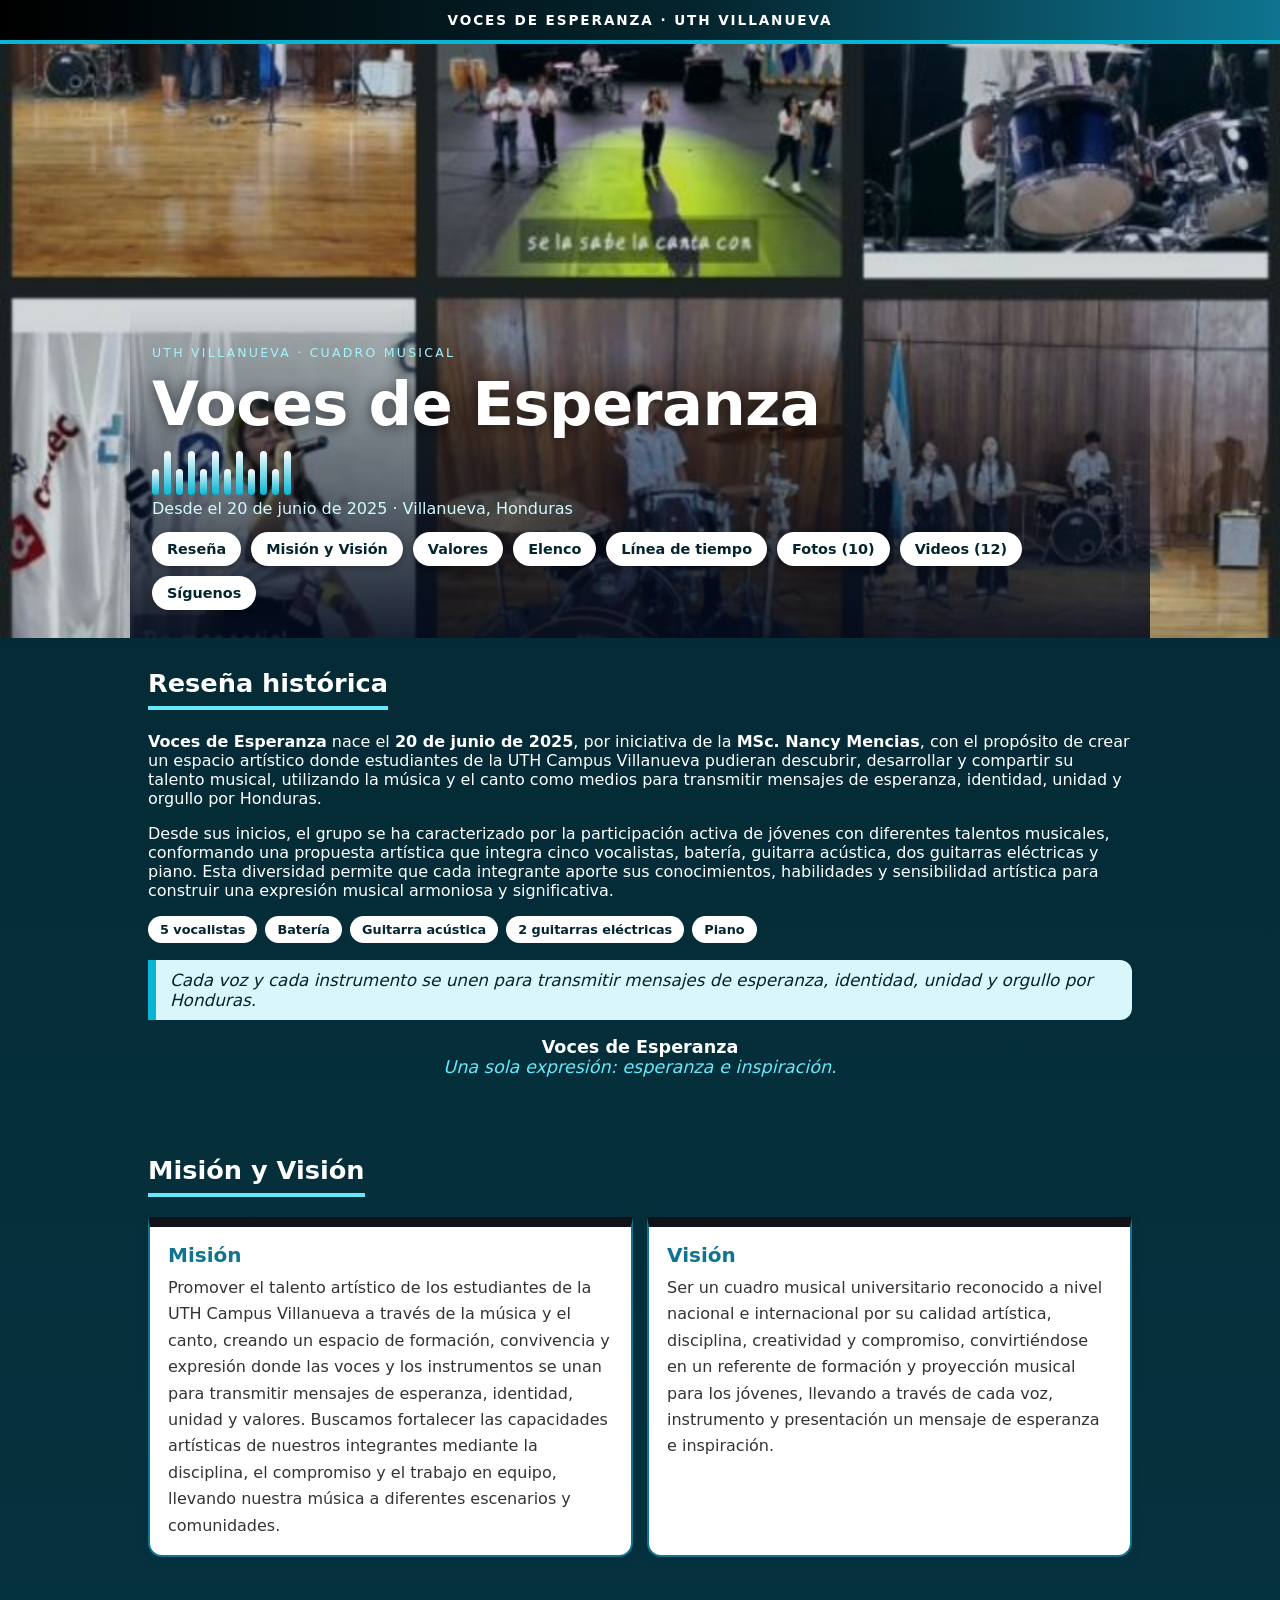
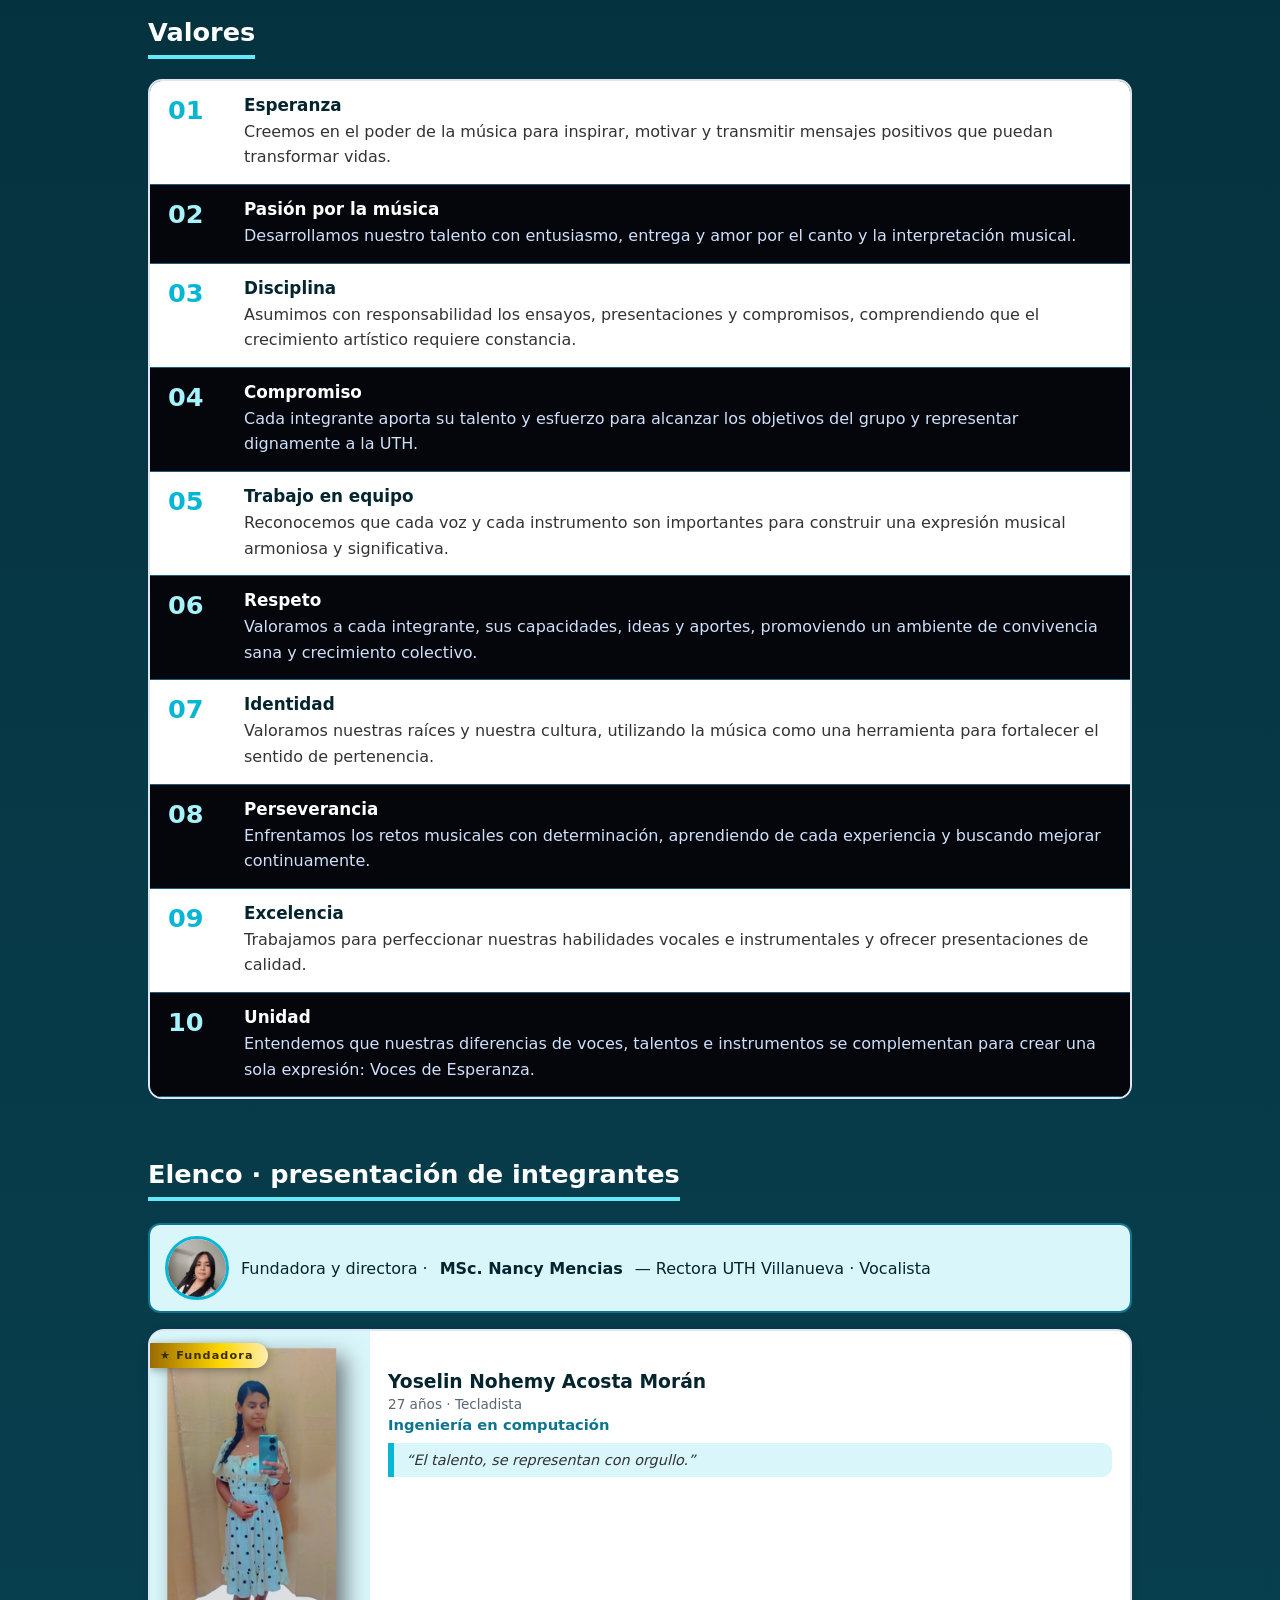
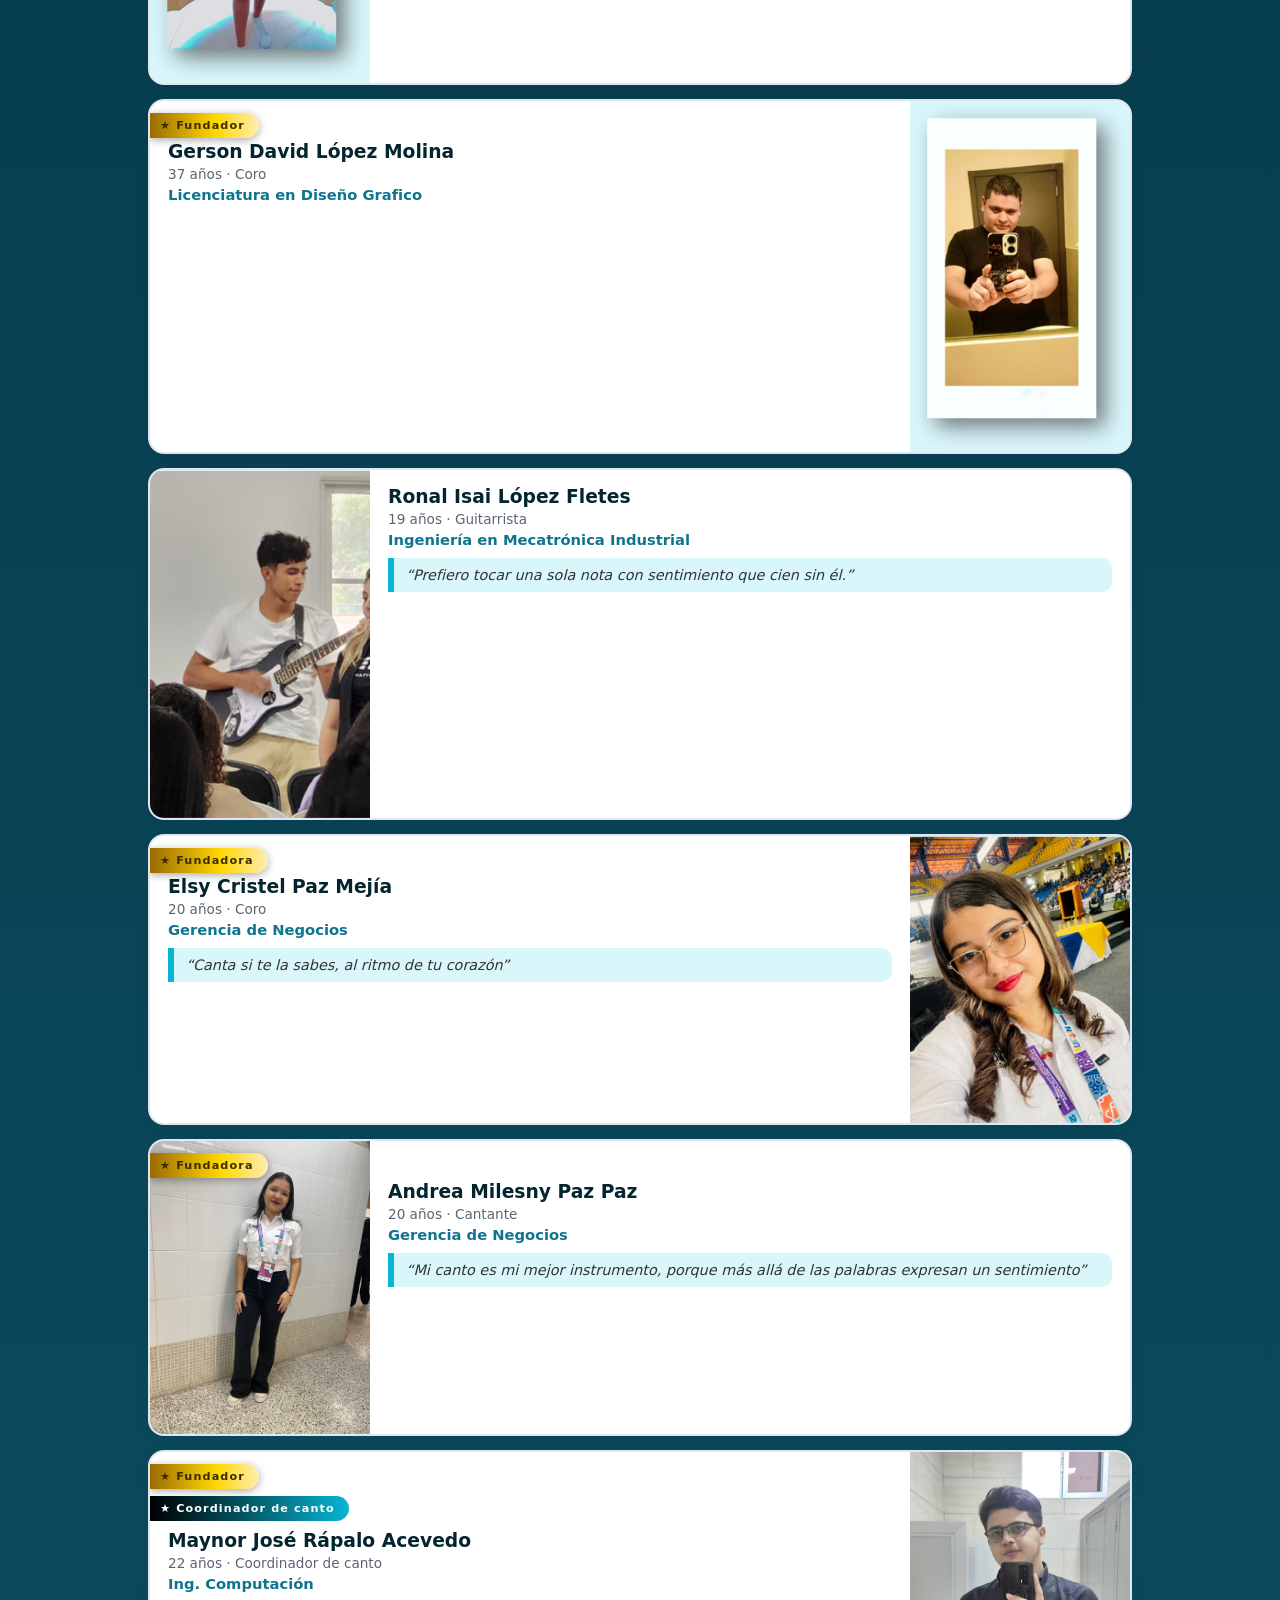
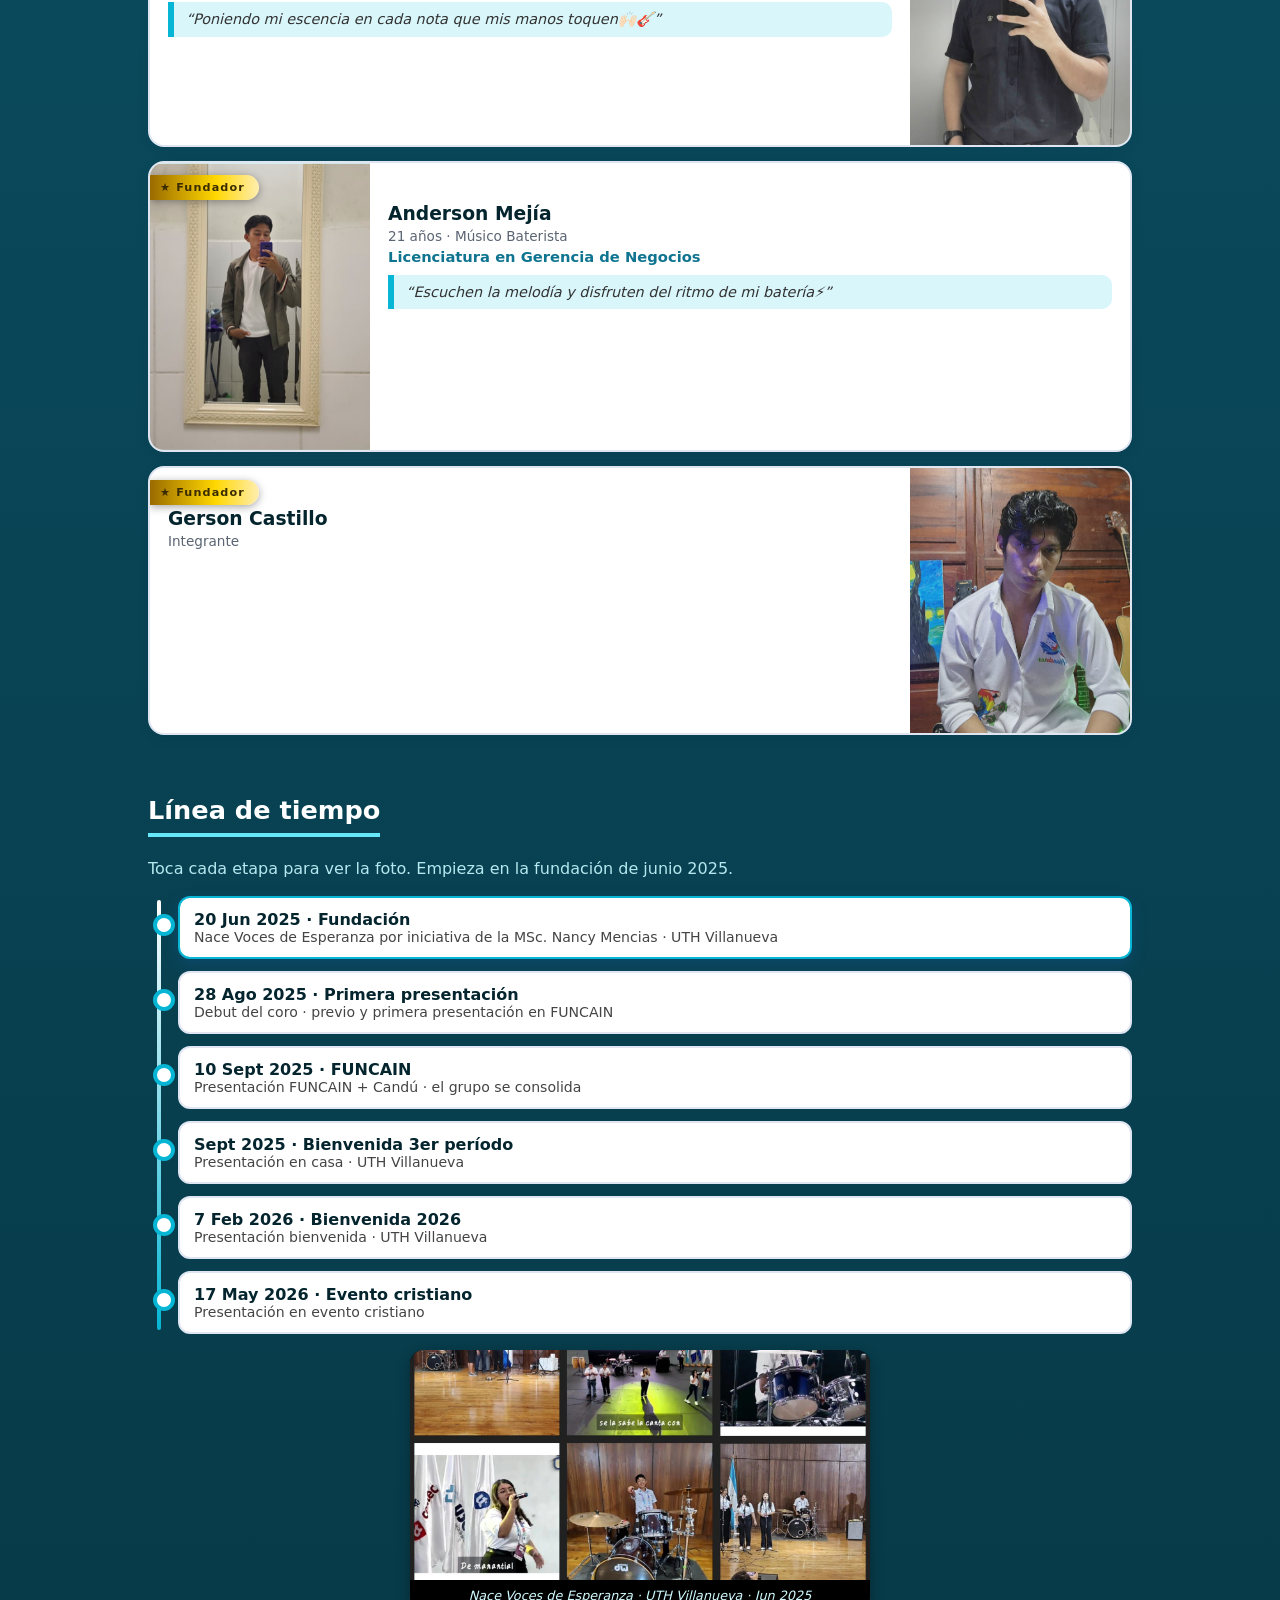
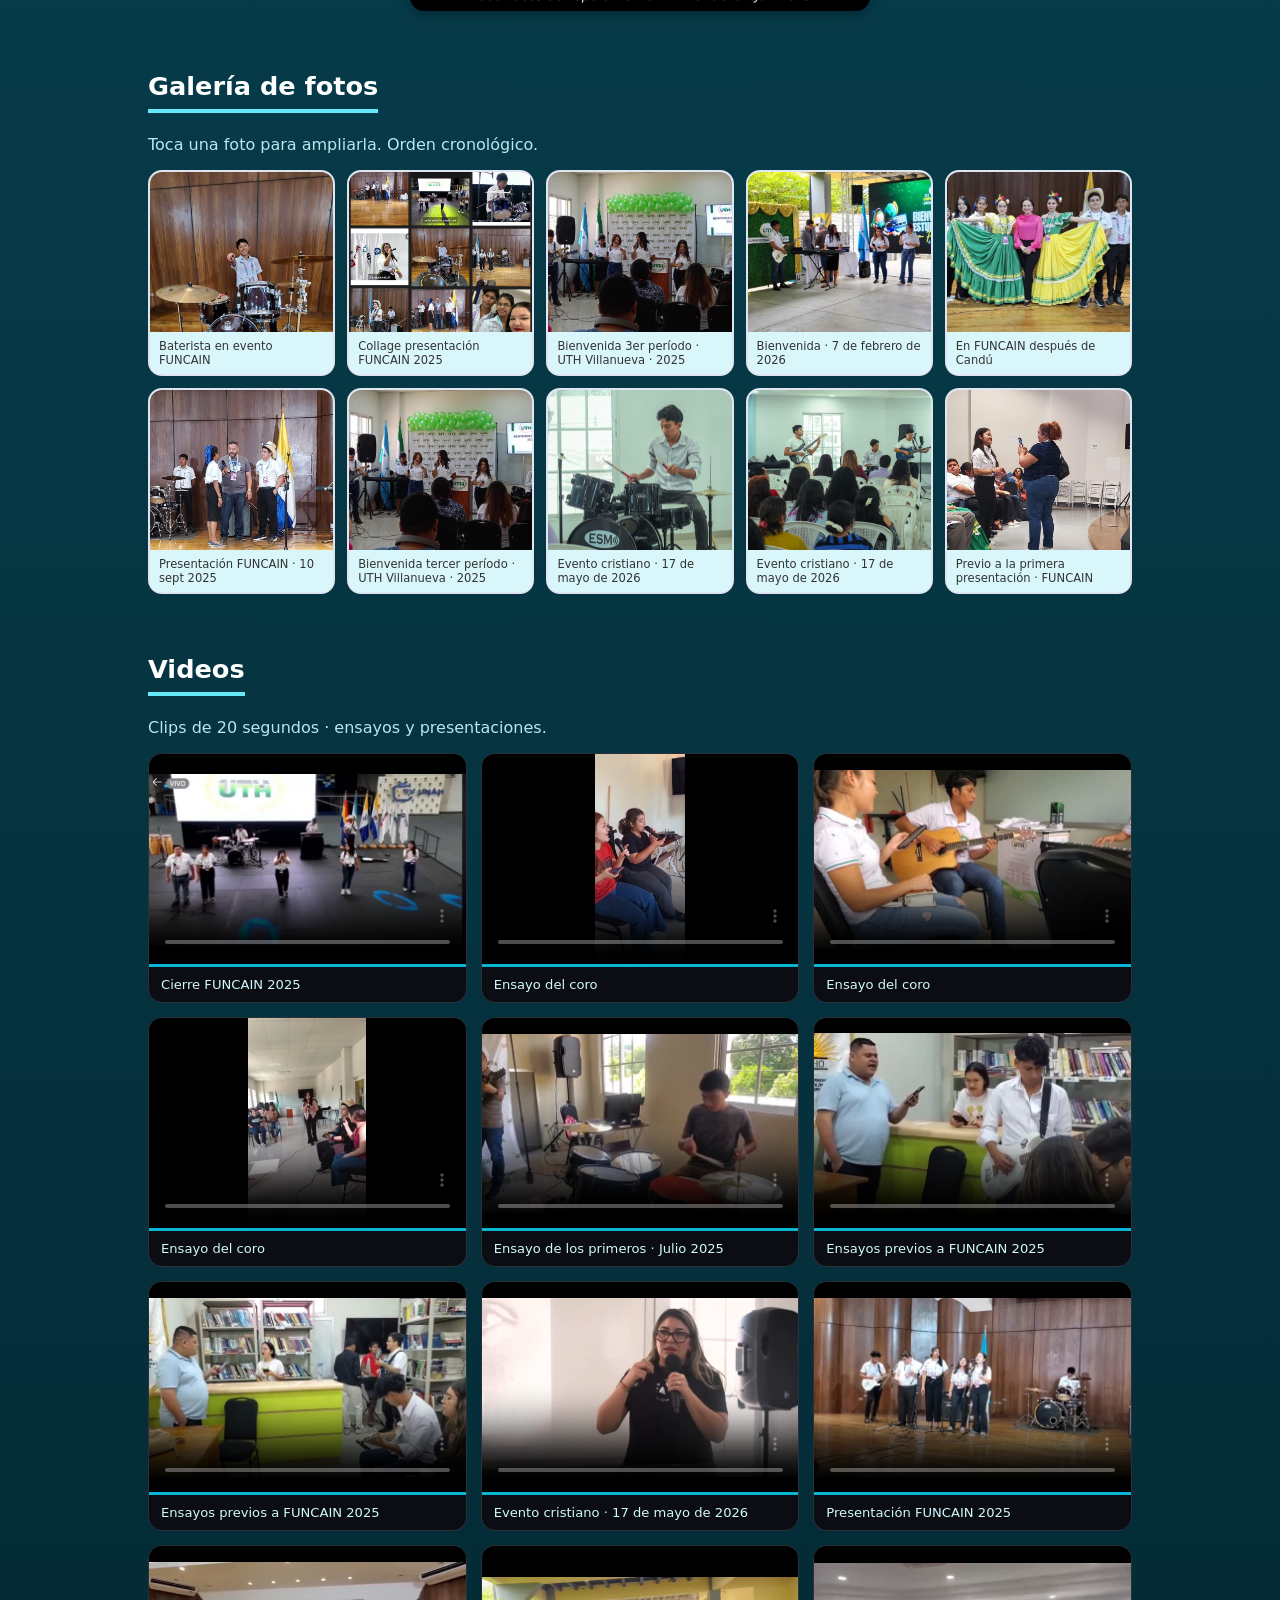
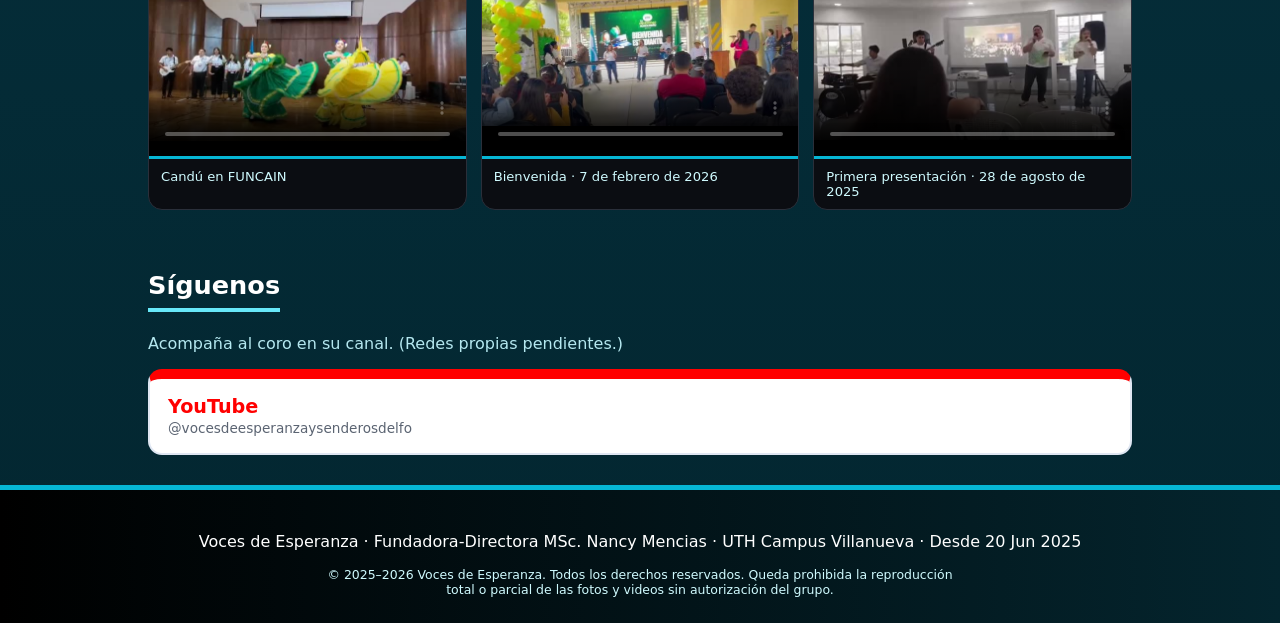
==== commit af37052f: "Portada nueva y Candu en vez de Jelipita" ====
--- a/index.html
+++ b/index.html
@@ -141,7 +141,7 @@
   <div class="tiempo" id="tiempo">
     <article class="etapa activa" data-paso="0"><strong>20 Jun 2025 · Fundación</strong><span>Nace Voces de Esperanza por iniciativa de la MSc. Nancy Mencias · UTH Villanueva</span></article>
     <article class="etapa" data-paso="1"><strong>28 Ago 2025 · Primera presentación</strong><span>Debut del coro · previo y primera presentación en FUNCAIN</span></article>
-    <article class="etapa" data-paso="2"><strong>10 Sept 2025 · FUNCAIN</strong><span>Presentación FUNCAIN + Jelipita · el grupo se consolida</span></article>
+    <article class="etapa" data-paso="2"><strong>10 Sept 2025 · FUNCAIN</strong><span>Presentación FUNCAIN + Candú · el grupo se consolida</span></article>
     <article class="etapa" data-paso="3"><strong>Sept 2025 · Bienvenida 3er período</strong><span>Presentación en casa · UTH Villanueva</span></article>
     <article class="etapa" data-paso="4"><strong>7 Feb 2026 · Bienvenida 2026</strong><span>Presentación bienvenida · UTH Villanueva</span></article>
     <article class="etapa" data-paso="5"><strong>17 May 2026 · Evento cristiano</strong><span>Presentación en evento cristiano</span></article>
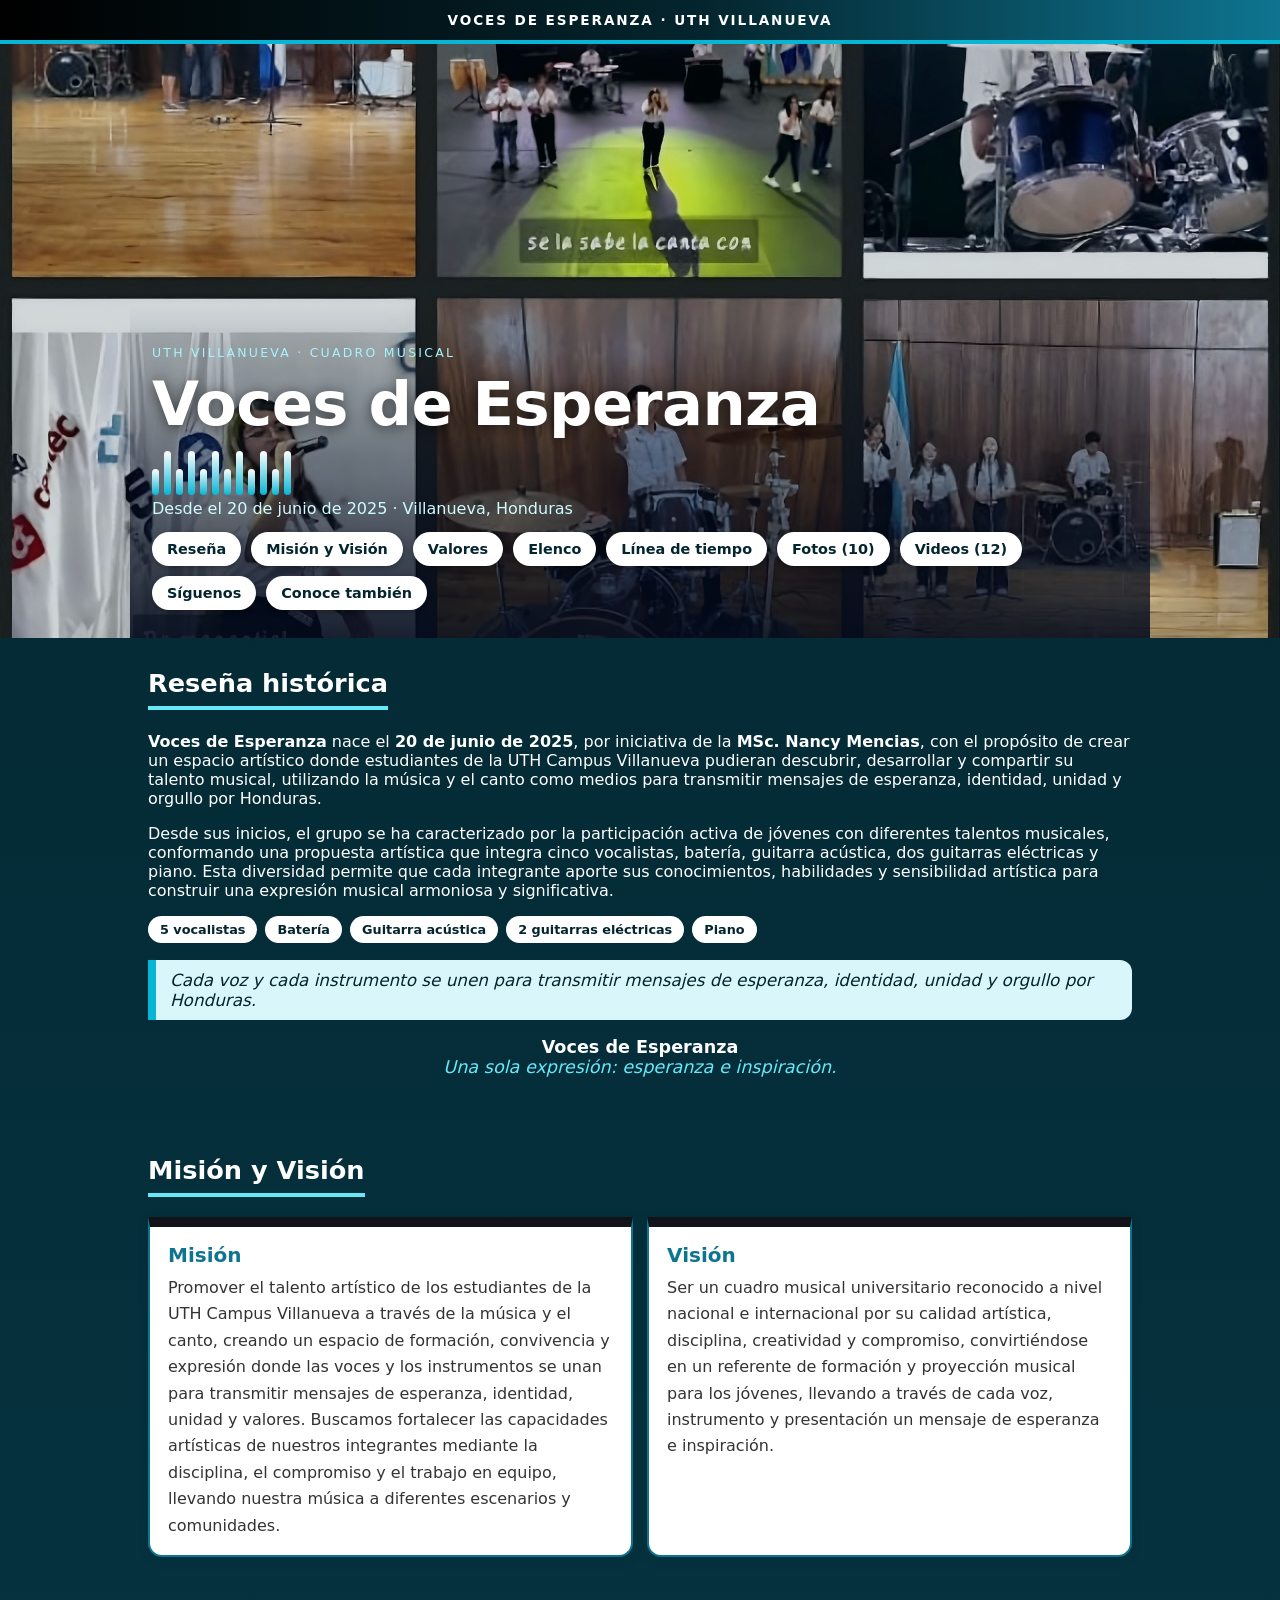
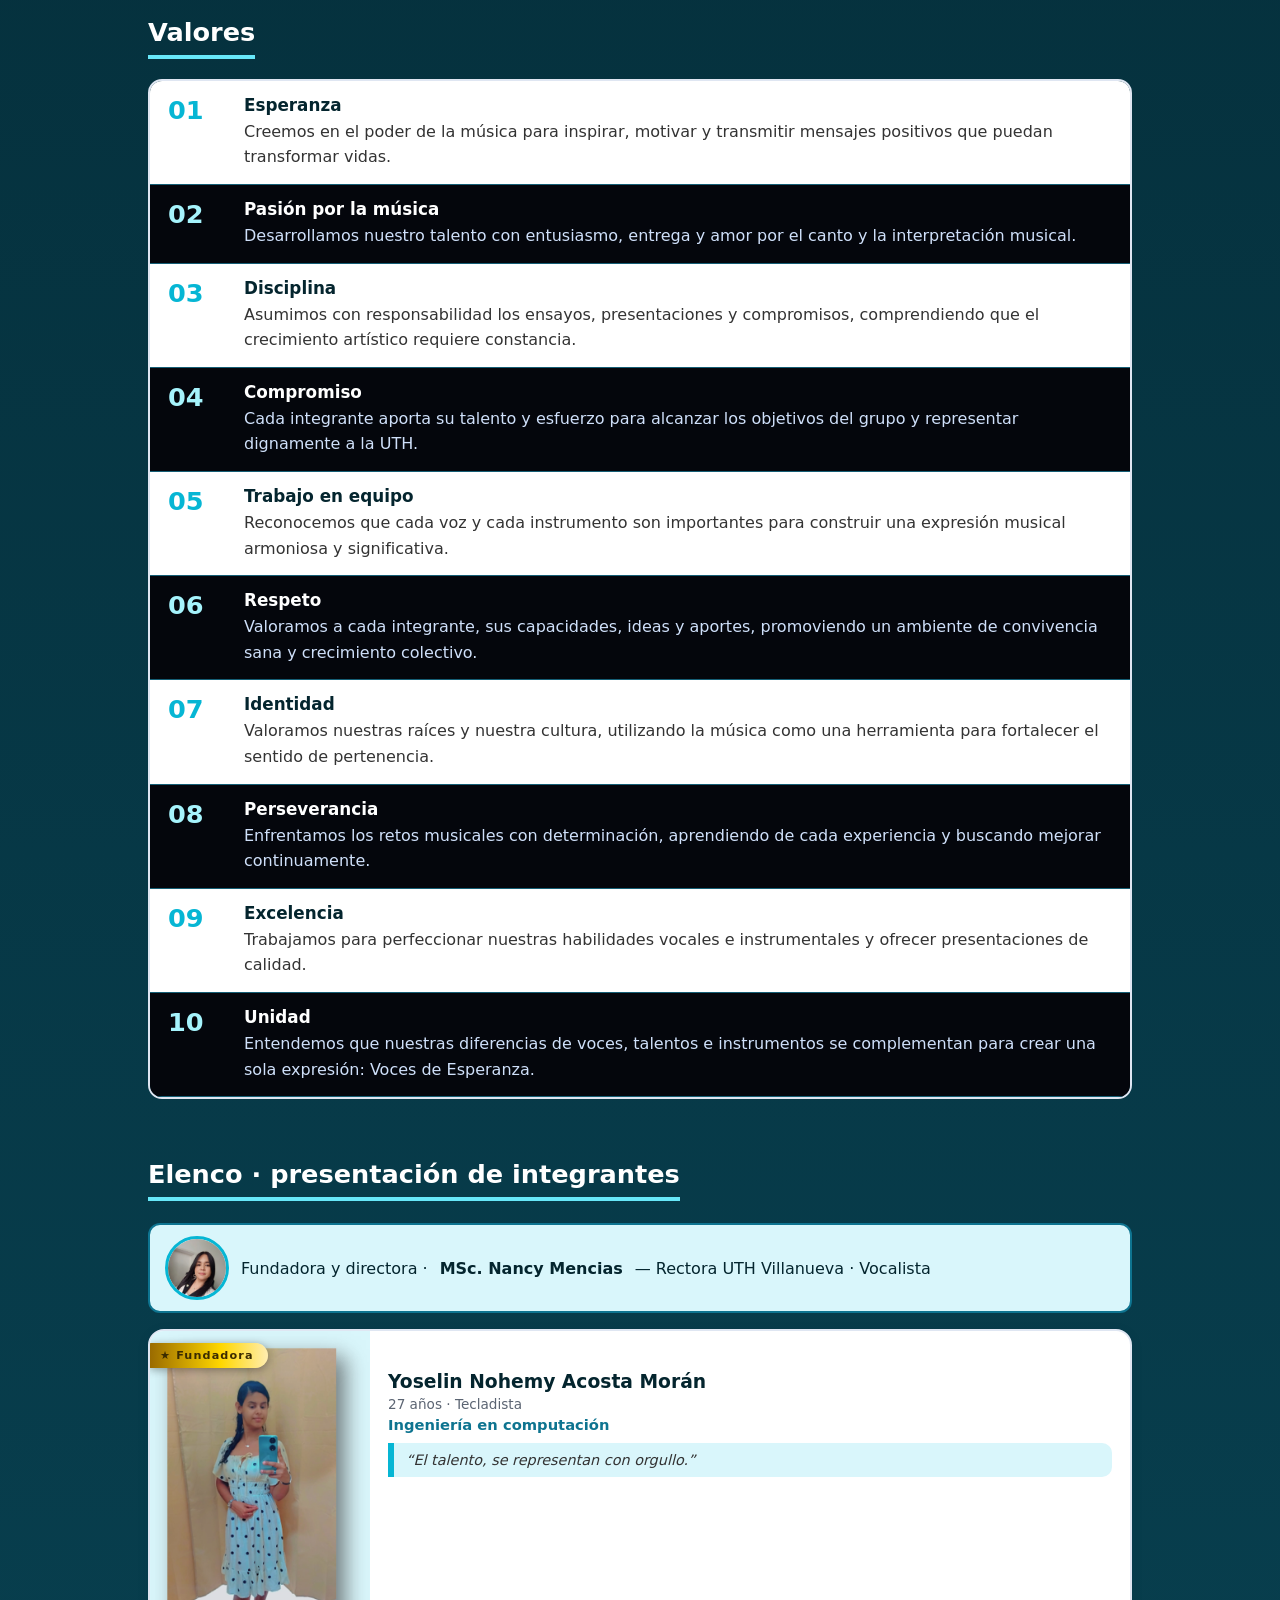
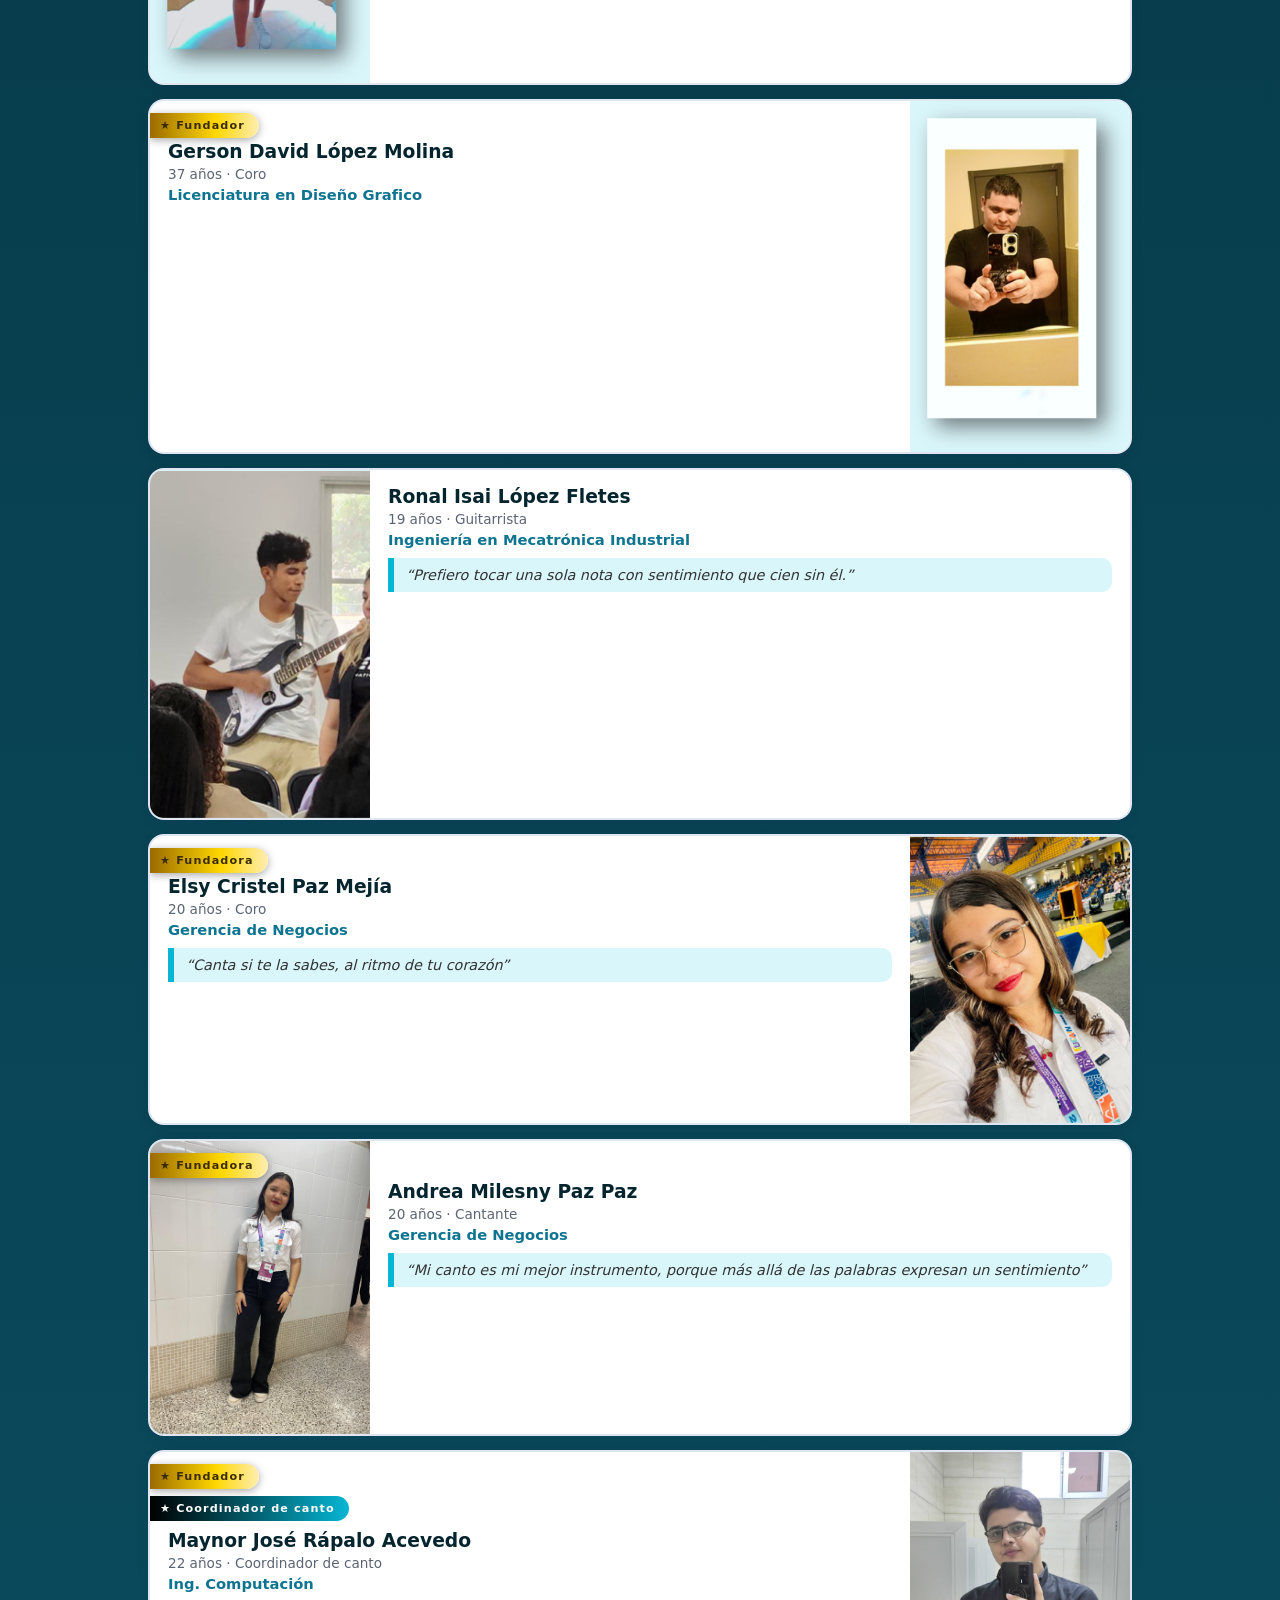
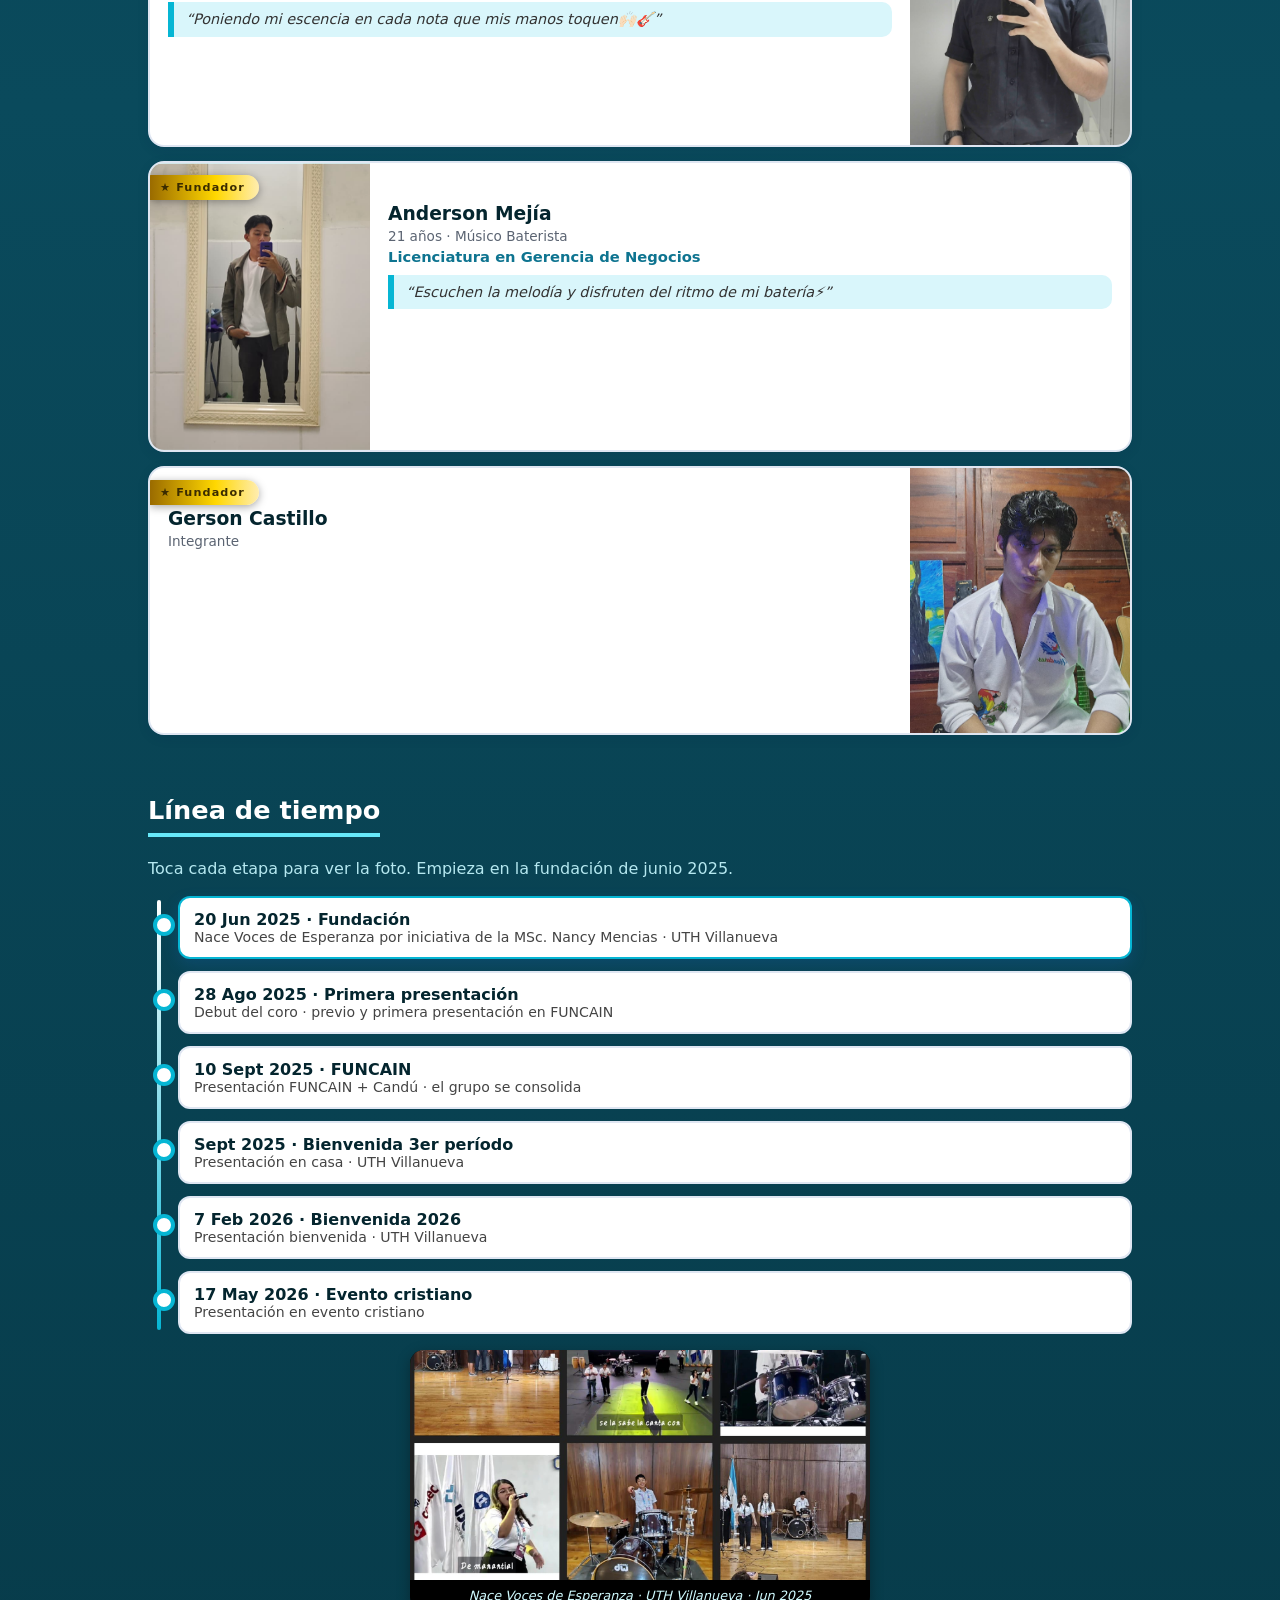
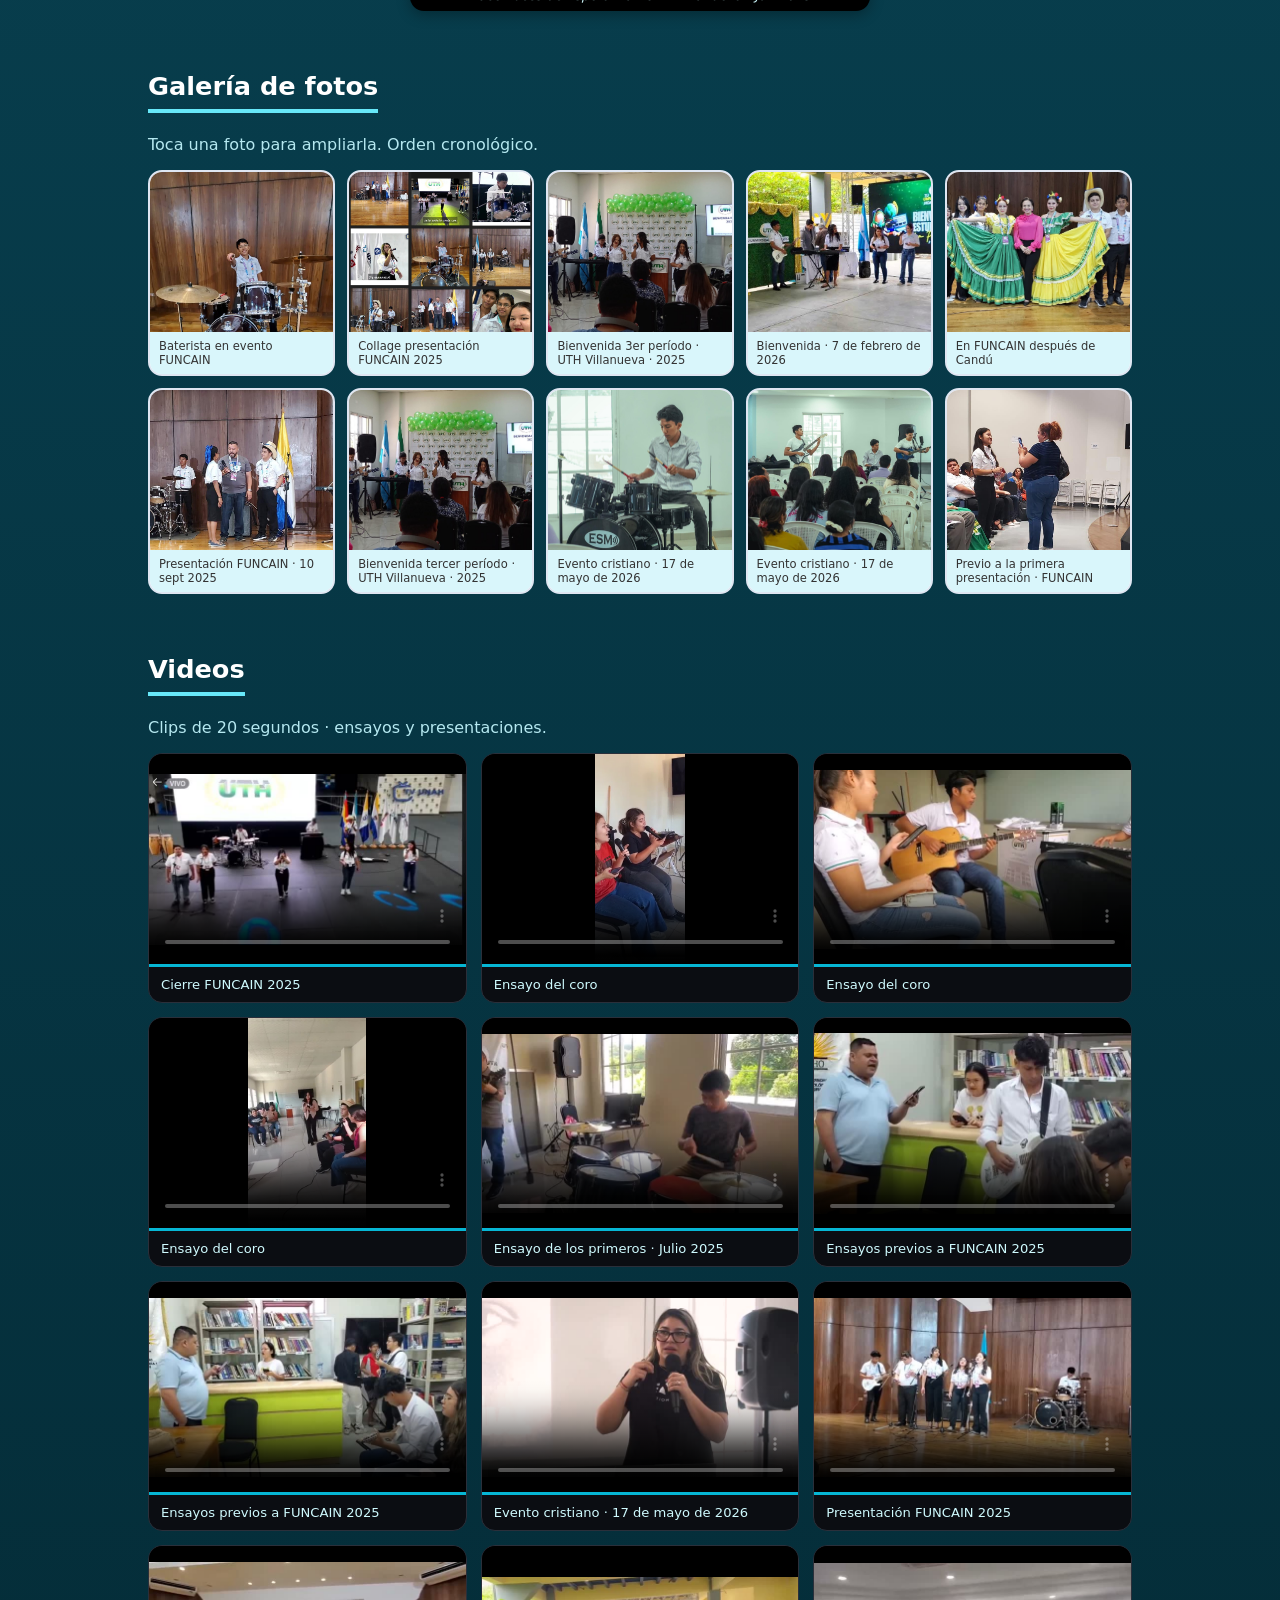
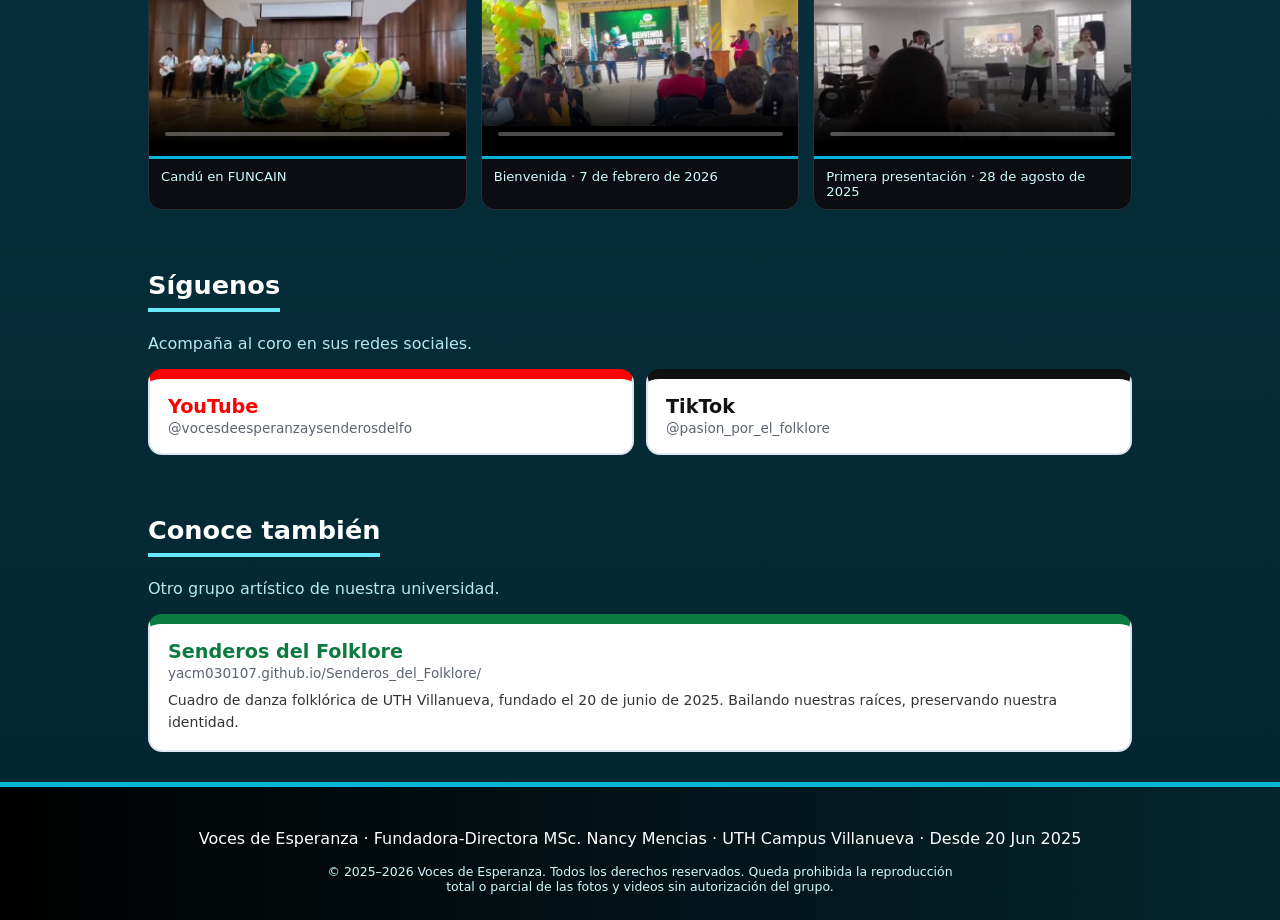
==== commit ec71d89b: "TikTok y seccion Conoce tambien a Senderos" ====
--- a/index.html
+++ b/index.html
@@ -42,6 +42,7 @@
       <a href="#fotos">Fotos (10)</a>
       <a href="#videos">Videos (12)</a>
       <a href="#siguenos">Síguenos</a>
+      <a href="#conoce">Conoce también</a>
     </nav>
   </div>
 </header>
@@ -166,9 +167,18 @@
 
 <section id="siguenos" class="bloque">
   <h2>Síguenos</h2>
-  <p class="ayuda">Acompaña al coro en su canal. (Redes propias pendientes.)</p>
+  <p class="ayuda">Acompaña al coro en sus redes sociales.</p>
   <div class="redes">
     <a class="red yt" href="https://youtube.com/@vocesdeesperanzaysenderosdelfo" target="_blank" rel="noopener"><strong>YouTube</strong><span>@vocesdeesperanzaysenderosdelfo</span></a>
+    <a class="red tt" href="https://www.tiktok.com/@pasion_por_el_folklore" target="_blank" rel="noopener"><strong>TikTok</strong><span>@pasion_por_el_folklore</span></a>
+  </div>
+</section>
+
+<section id="conoce" class="bloque">
+  <h2>Conoce también</h2>
+  <p class="ayuda">Otro grupo artístico de nuestra universidad.</p>
+  <div class="redes">
+    <a class="red sf" href="https://yacm030107.github.io/Senderos_del_Folklore/" target="_blank" rel="noopener"><strong>Senderos del Folklore</strong><span>yacm030107.github.io/Senderos_del_Folklore/</span><p>Cuadro de danza folklórica de UTH Villanueva, fundado el 20 de junio de 2025. Bailando nuestras raíces, preservando nuestra identidad.</p></a>
   </div>
 </section>
 </main>
--- a/style.css
+++ b/style.css
@@ -95,6 +95,9 @@
 .red strong{display:block;font-size:1.2rem}
 .red span{font-size:.85rem;color:var(--gris);word-break:break-all}
 .red.yt{border-top-color:#ff0000}.red.yt strong{color:#ff0000}
+.red.tt{border-top-color:#111}.red.tt strong{color:#111}
+.red.sf{border-top-color:#0d7a3f}.red.sf strong{color:#0d7a3f}
+.red p{font-size:.88rem;color:#333;margin:8px 0 0;line-height:1.55}
 footer{text-align:center;padding:26px;background:linear-gradient(90deg,#000,var(--azul-oscuro));color:#fff;border-top:5px solid var(--azul-vivo)}
 footer .derechos{margin:8px auto 0;max-width:640px;font-size:.78rem;color:#cffafe}
 .lightbox{position:fixed;inset:0;background:rgba(3,8,20,.93);display:flex;flex-direction:column;align-items:center;justify-content:center;padding:20px;z-index:50}
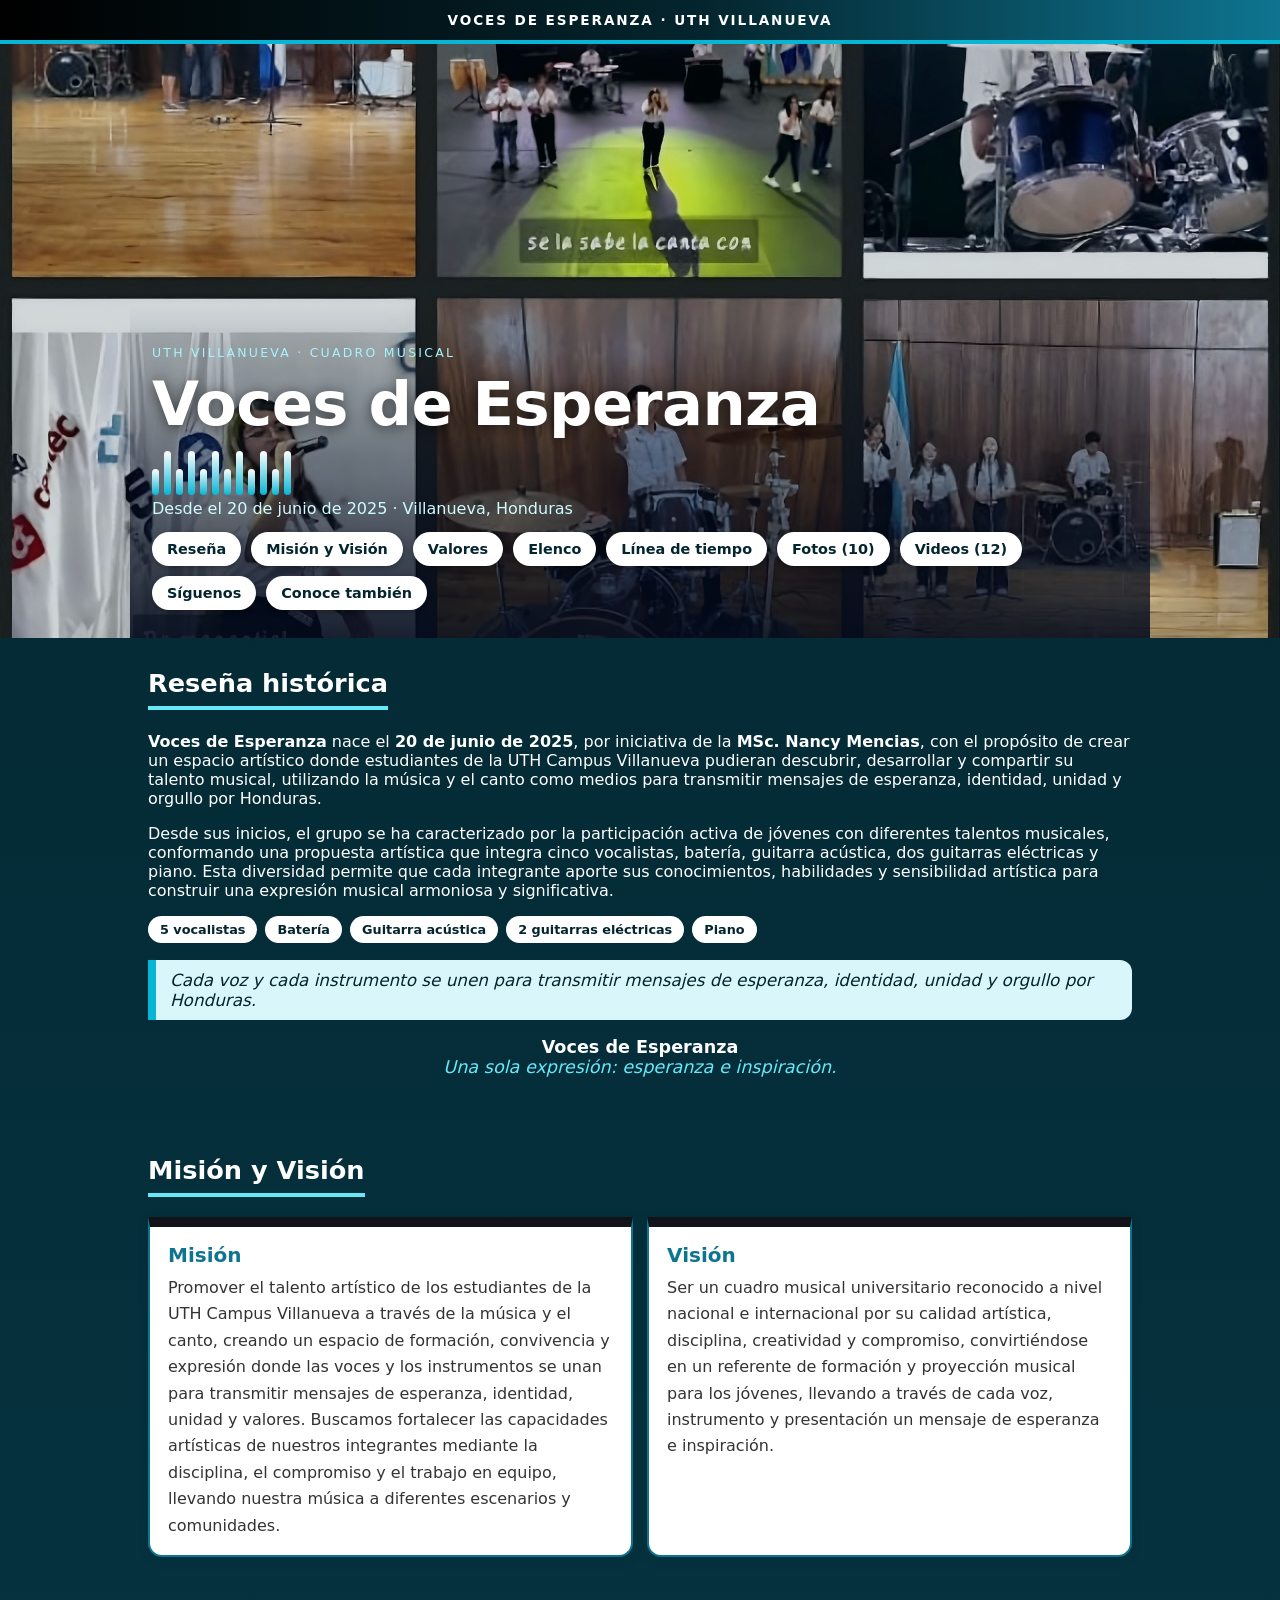
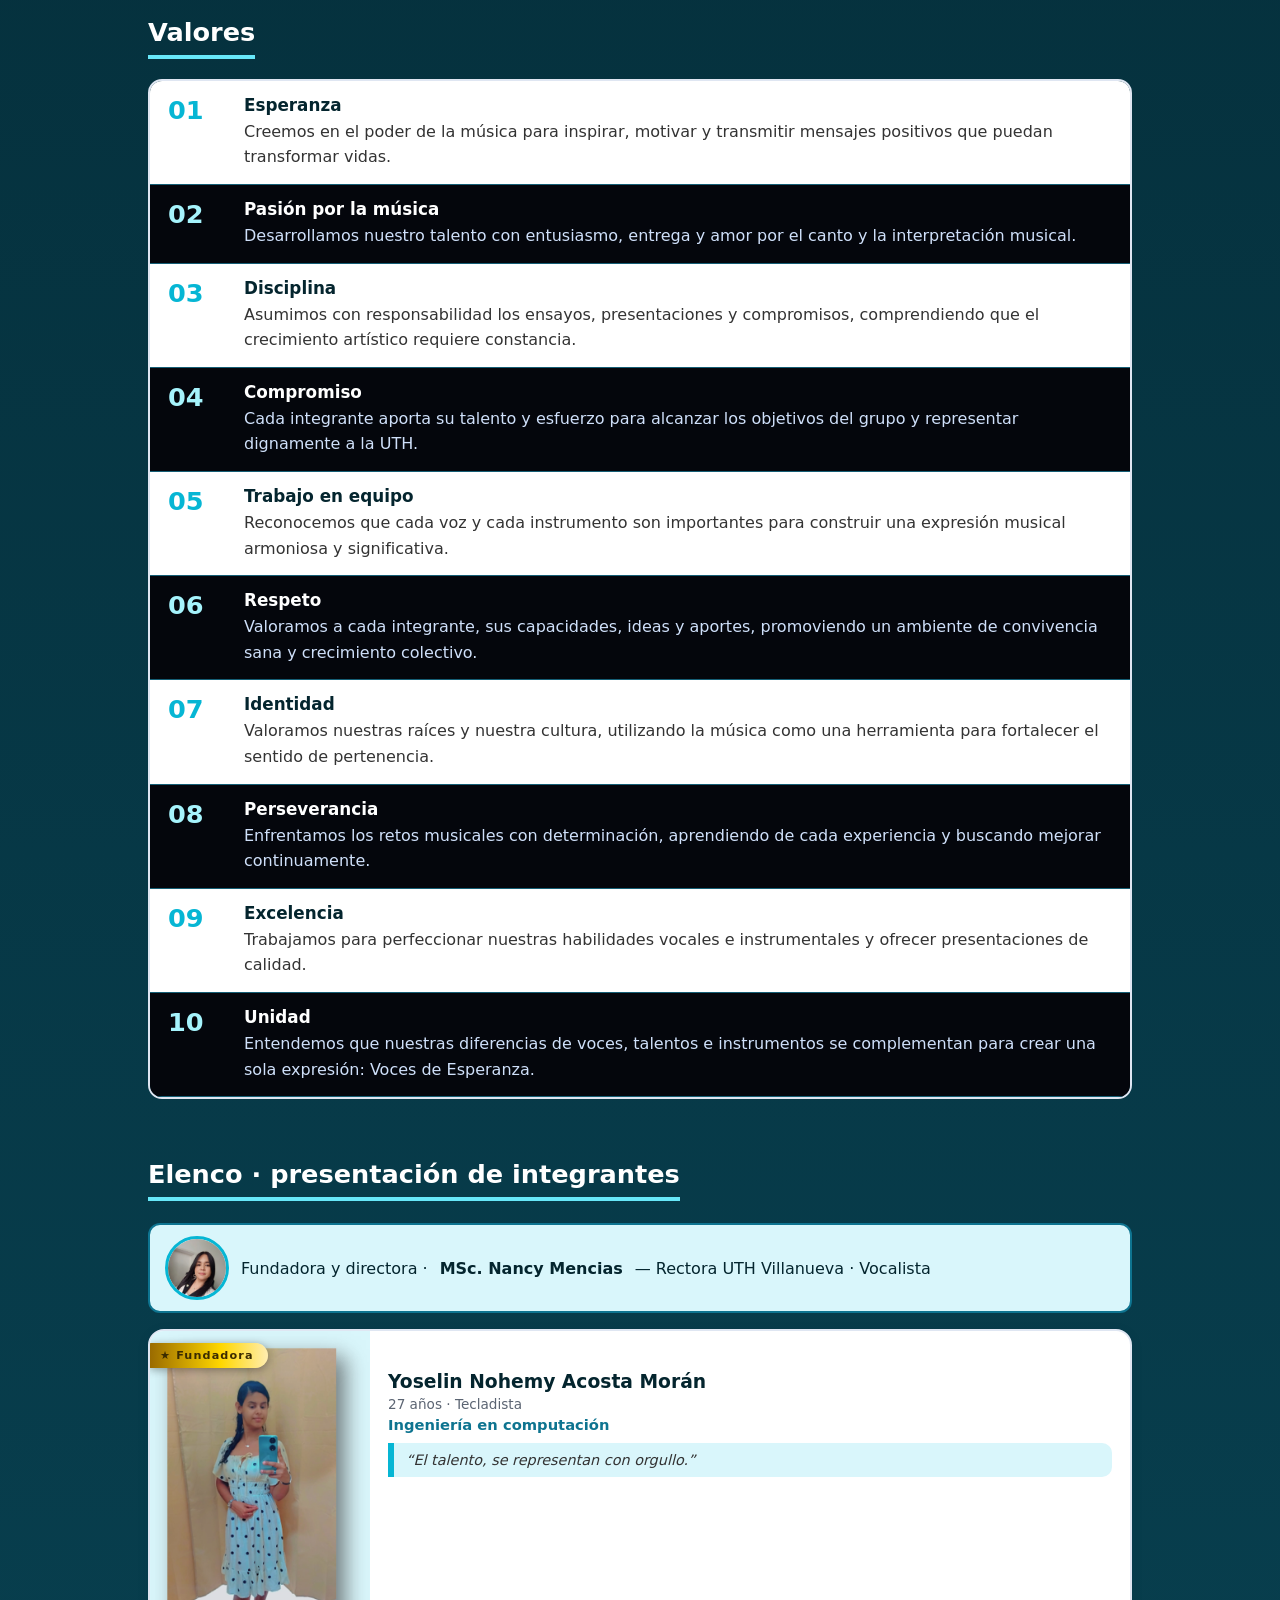
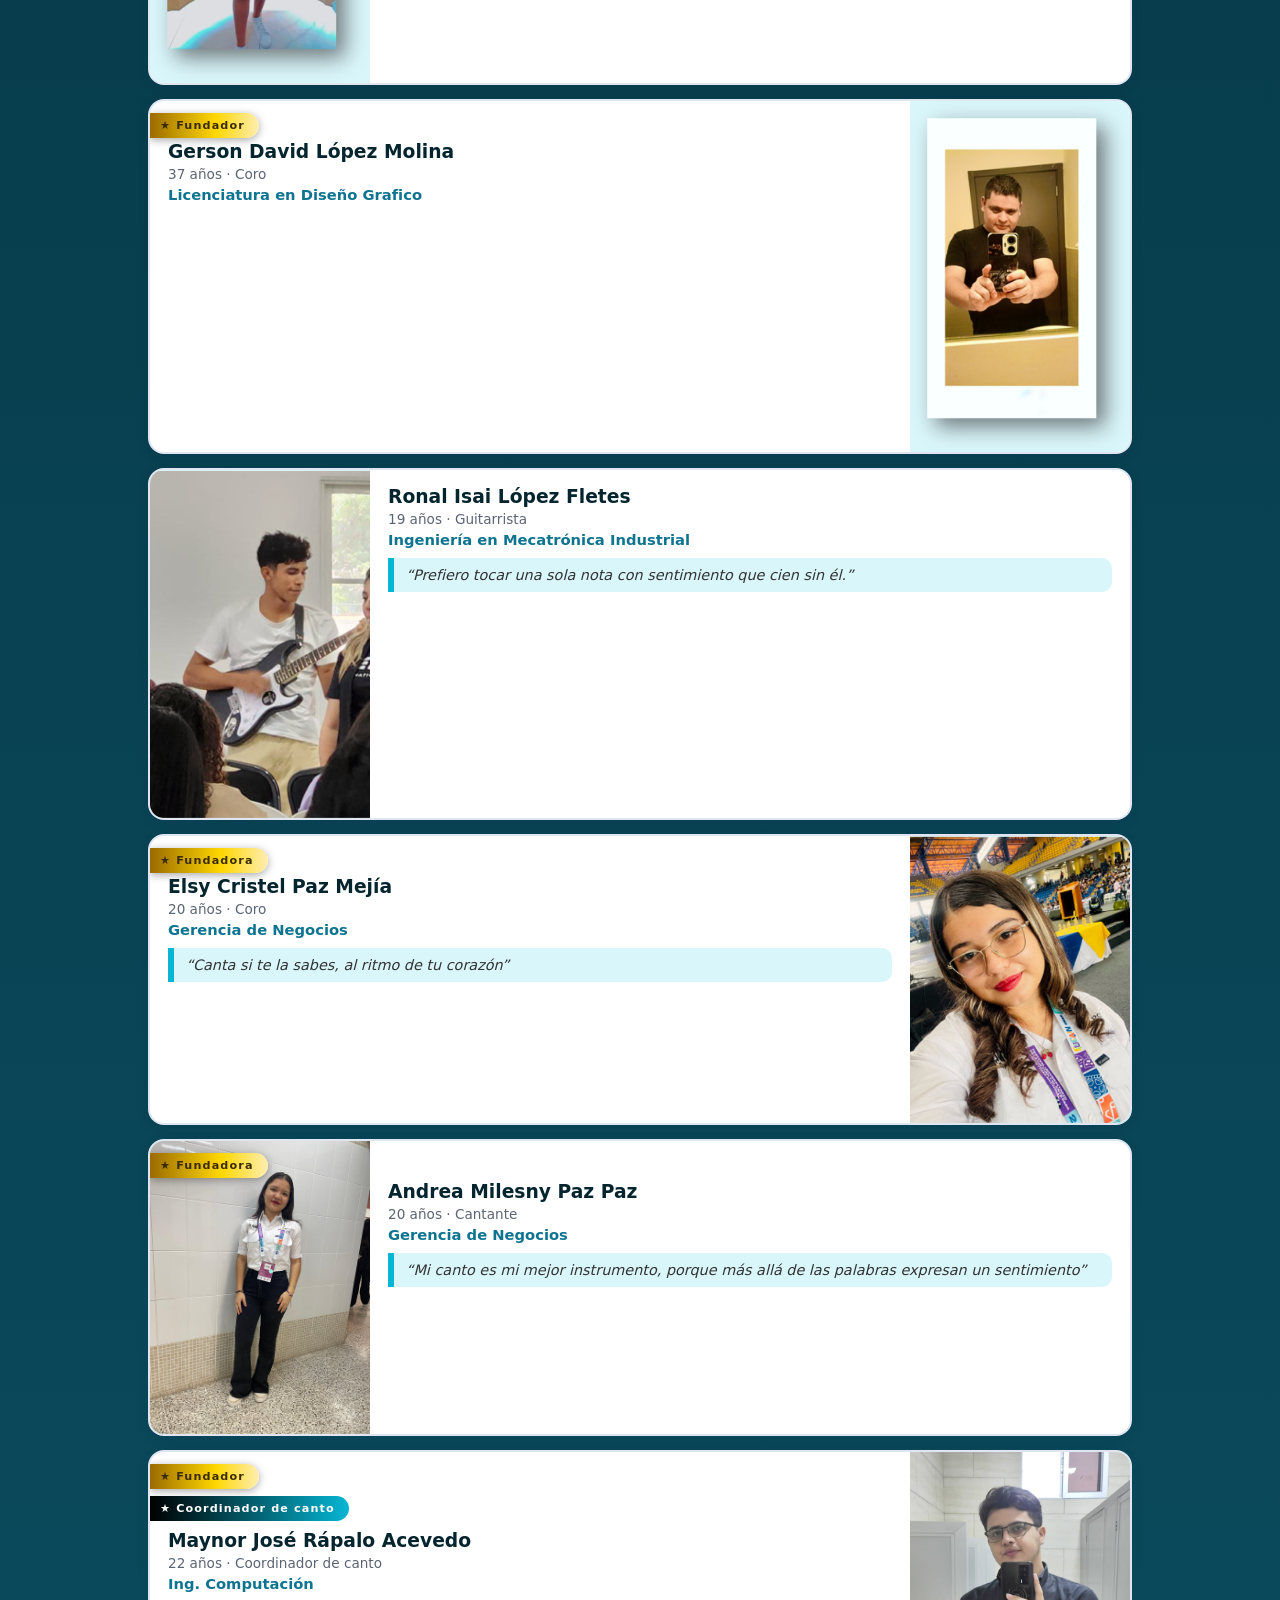
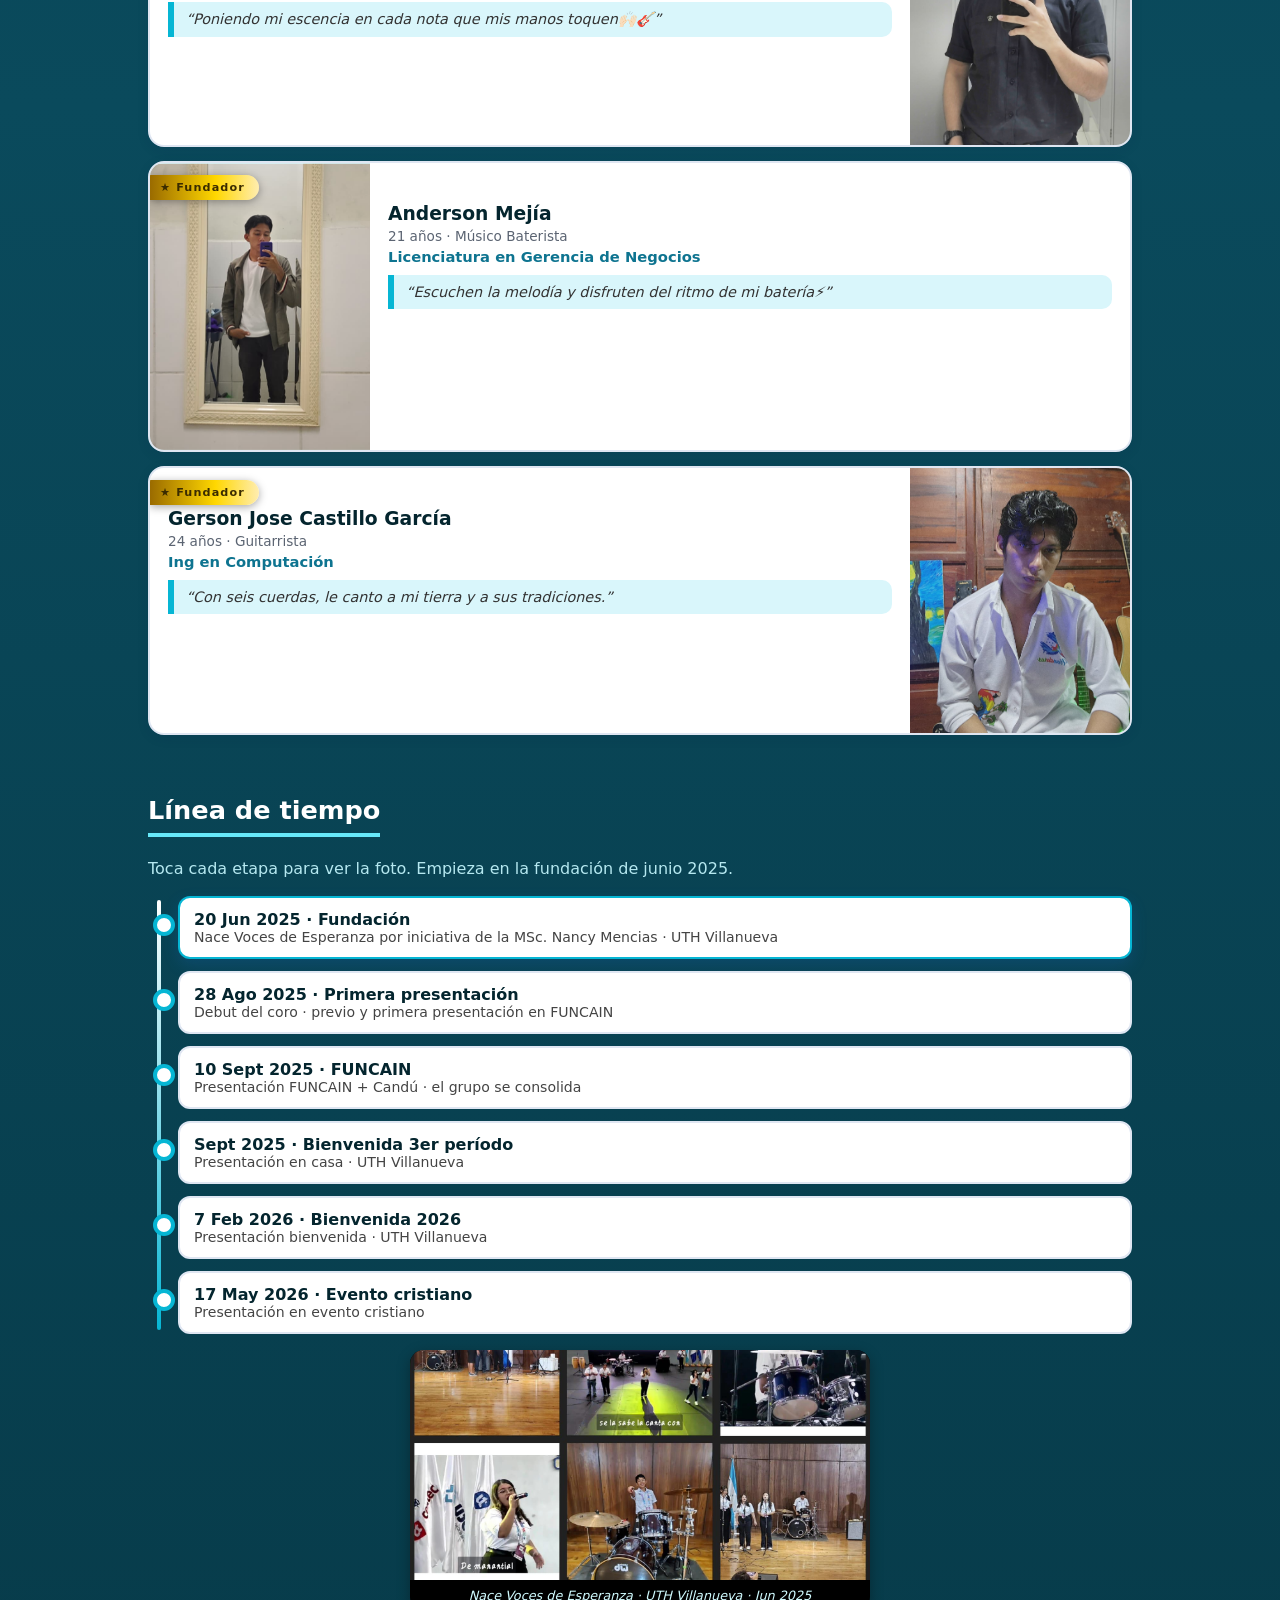
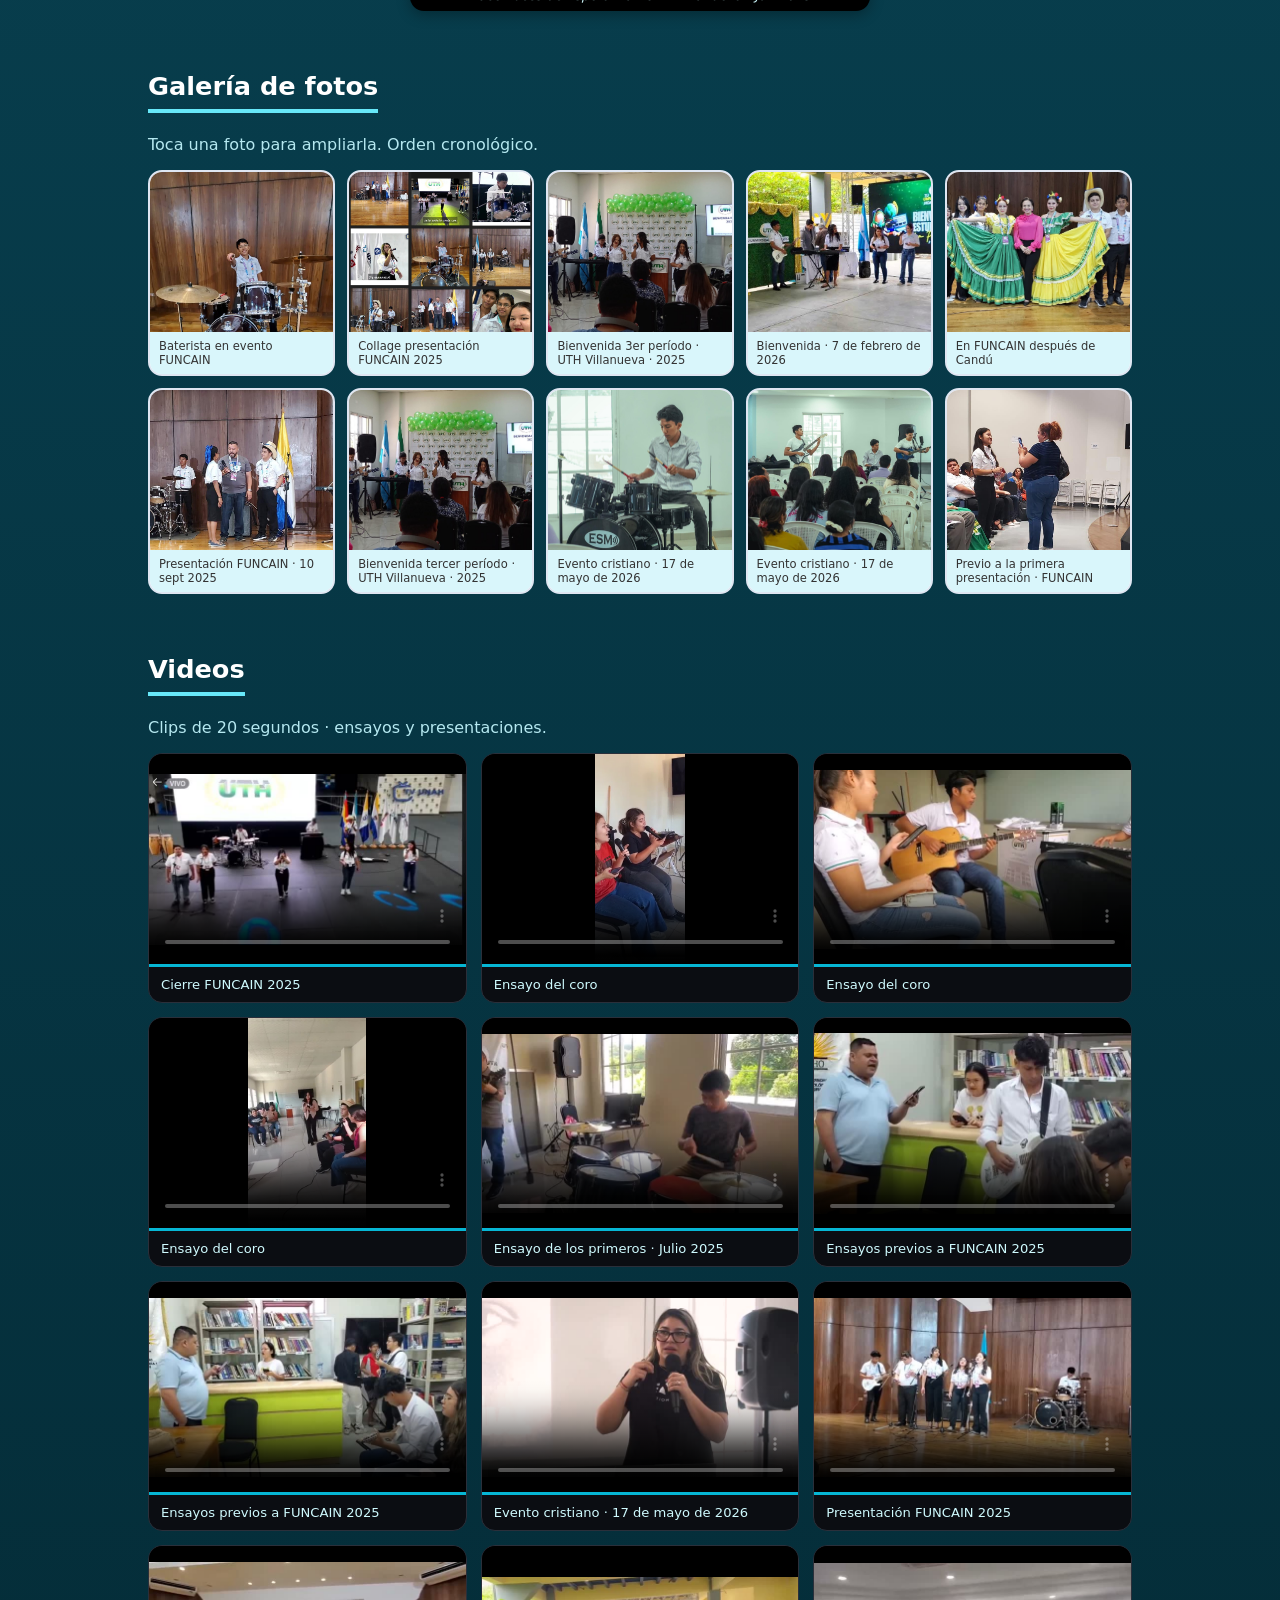
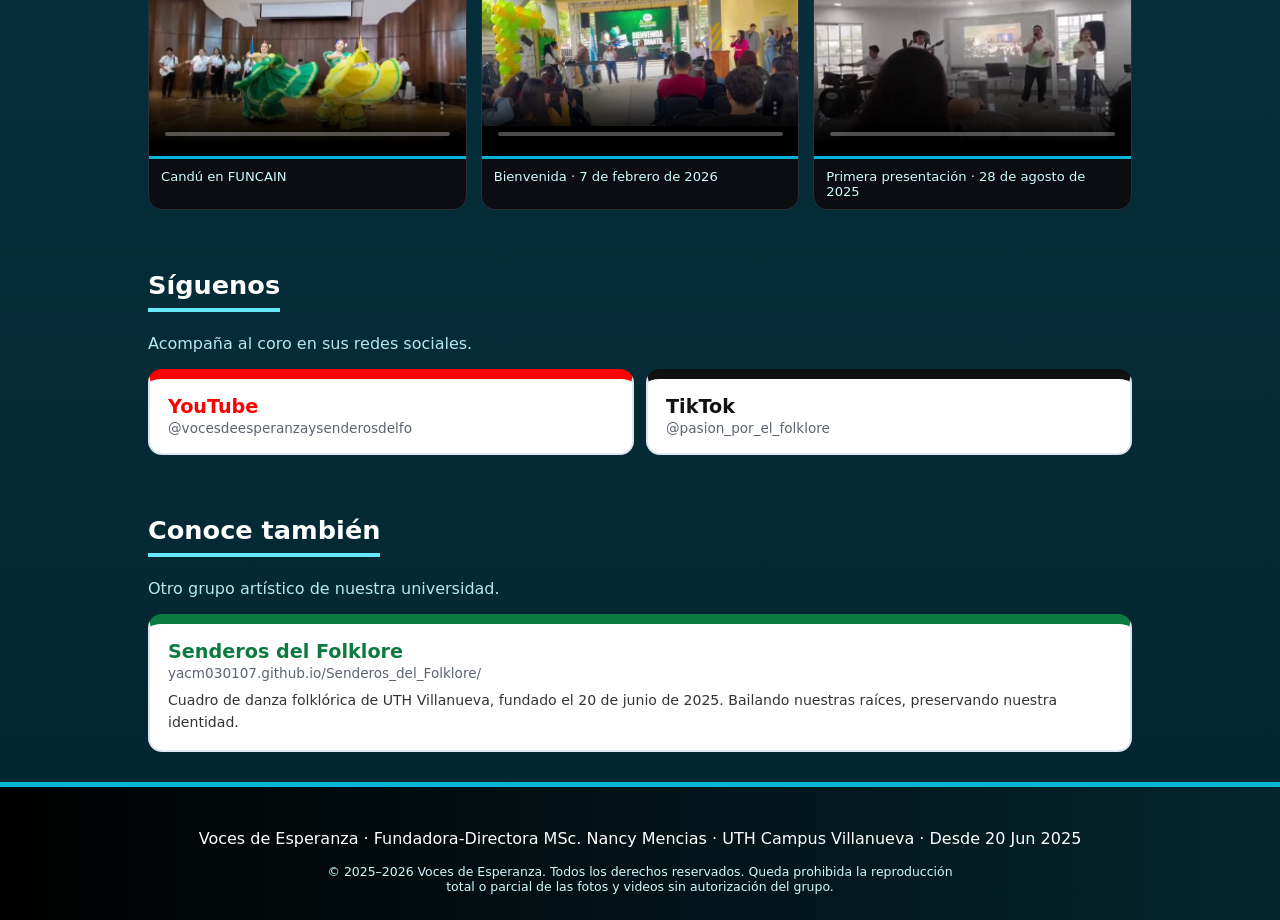
==== commit 59ee5592: "Datos y frase de Gerson Castillo en el elenco" ====
--- a/index.html
+++ b/index.html
@@ -130,8 +130,8 @@
     </article>
     <article class="fila">
       <span class="fundador">★ Fundador</span>
-      <img class="foto" src="elenco/gerson-castillo.jpg" alt="Gerson Castillo" loading="lazy">
-      <div class="txt"><h3>Gerson Castillo</h3><p class="rol">Integrante</p></div>
+      <img class="foto" src="elenco/gerson-castillo.jpg" alt="Gerson Jose Castillo García" loading="lazy">
+      <div class="txt"><h3>Gerson Jose Castillo García</h3><p class="rol">24 años · Guitarrista</p><p class="carrera">Ing en Computación</p><blockquote>“Con seis cuerdas, le canto a mi tierra y a sus tradiciones.”</blockquote></div>
     </article>
   </div>
 </section>
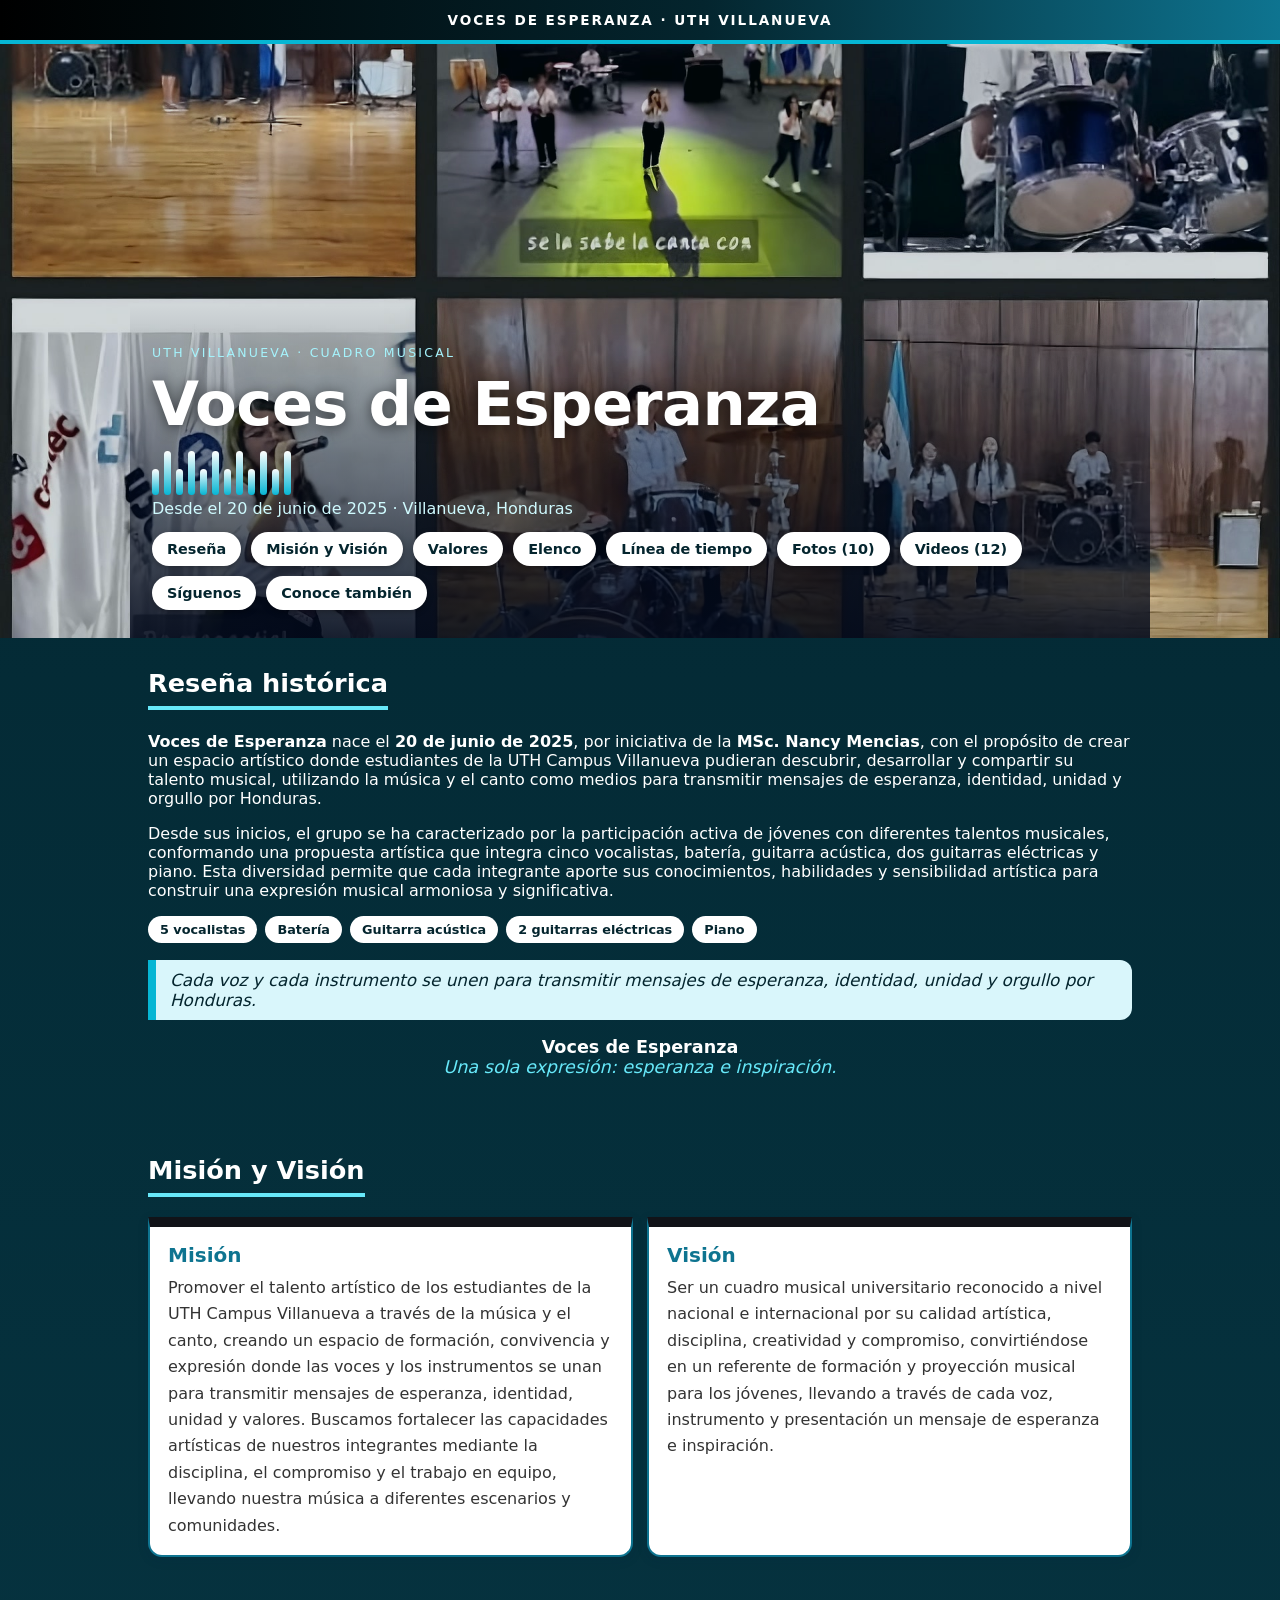
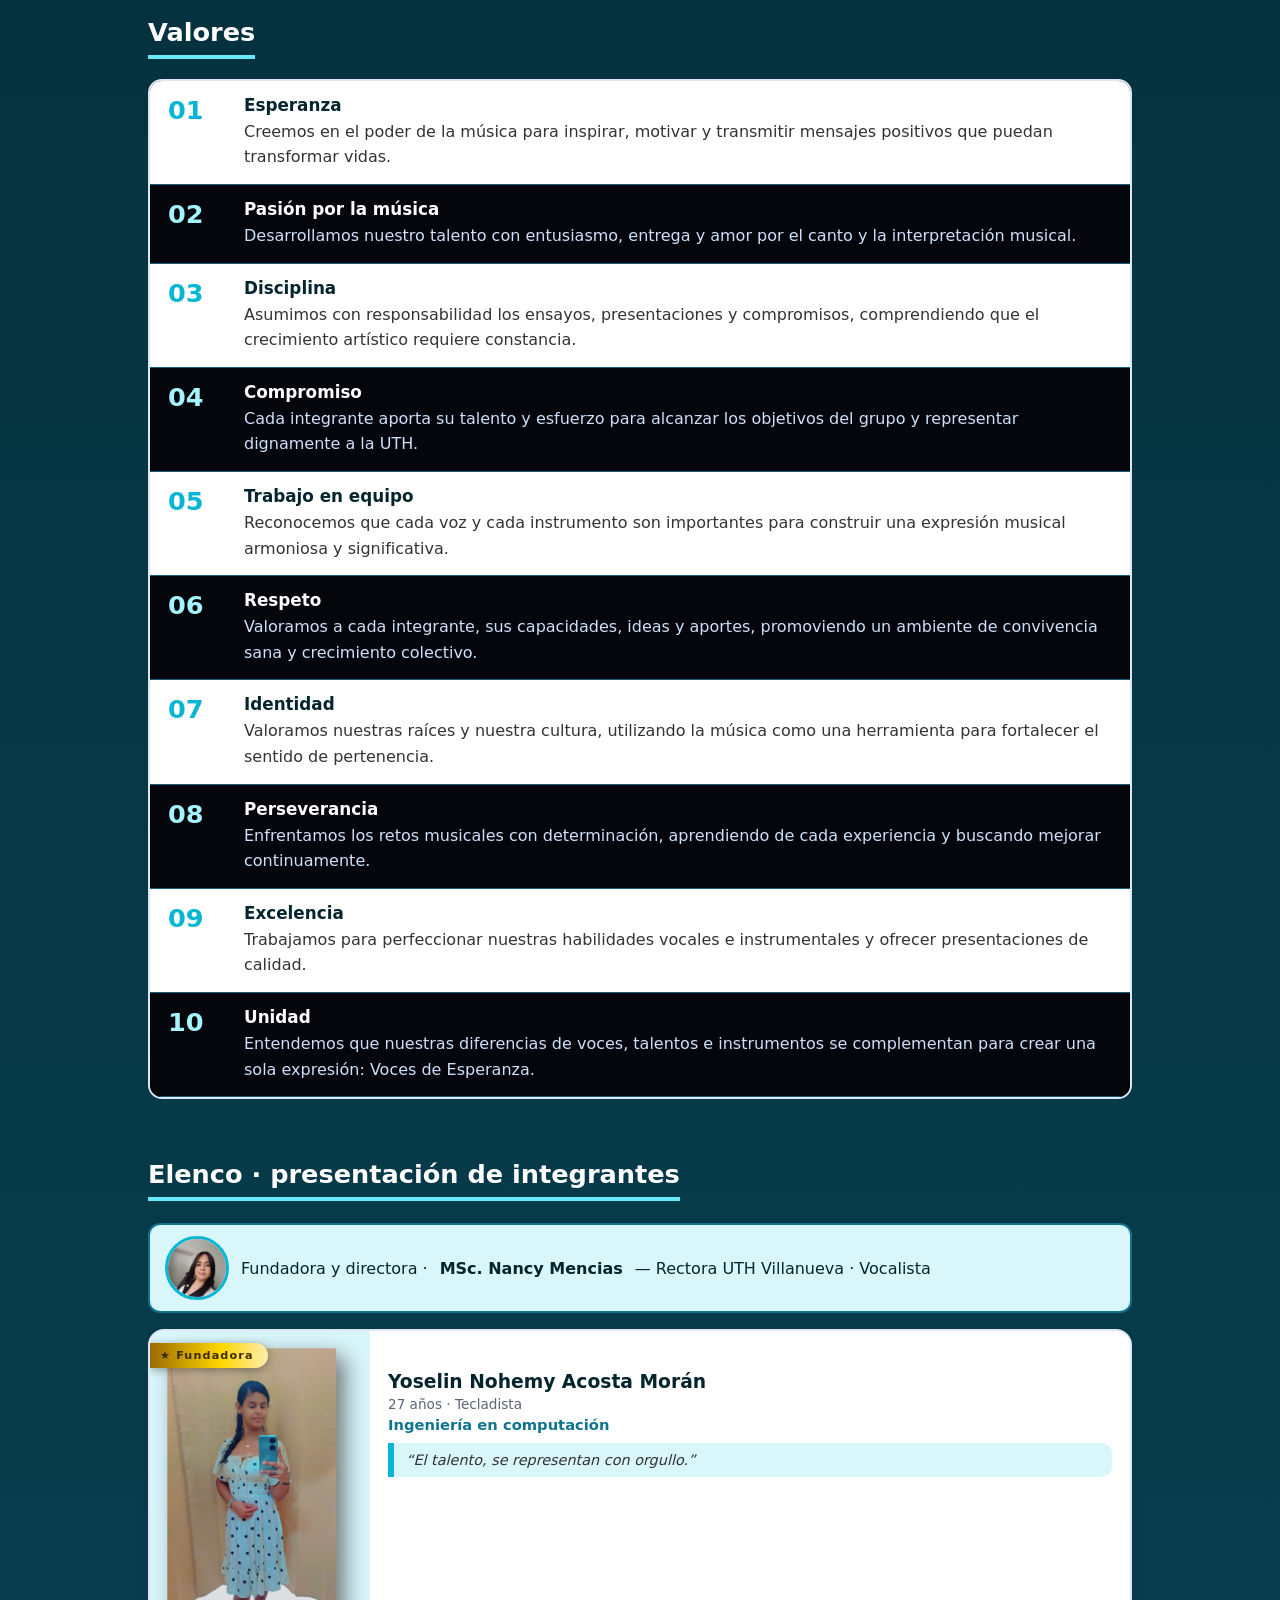
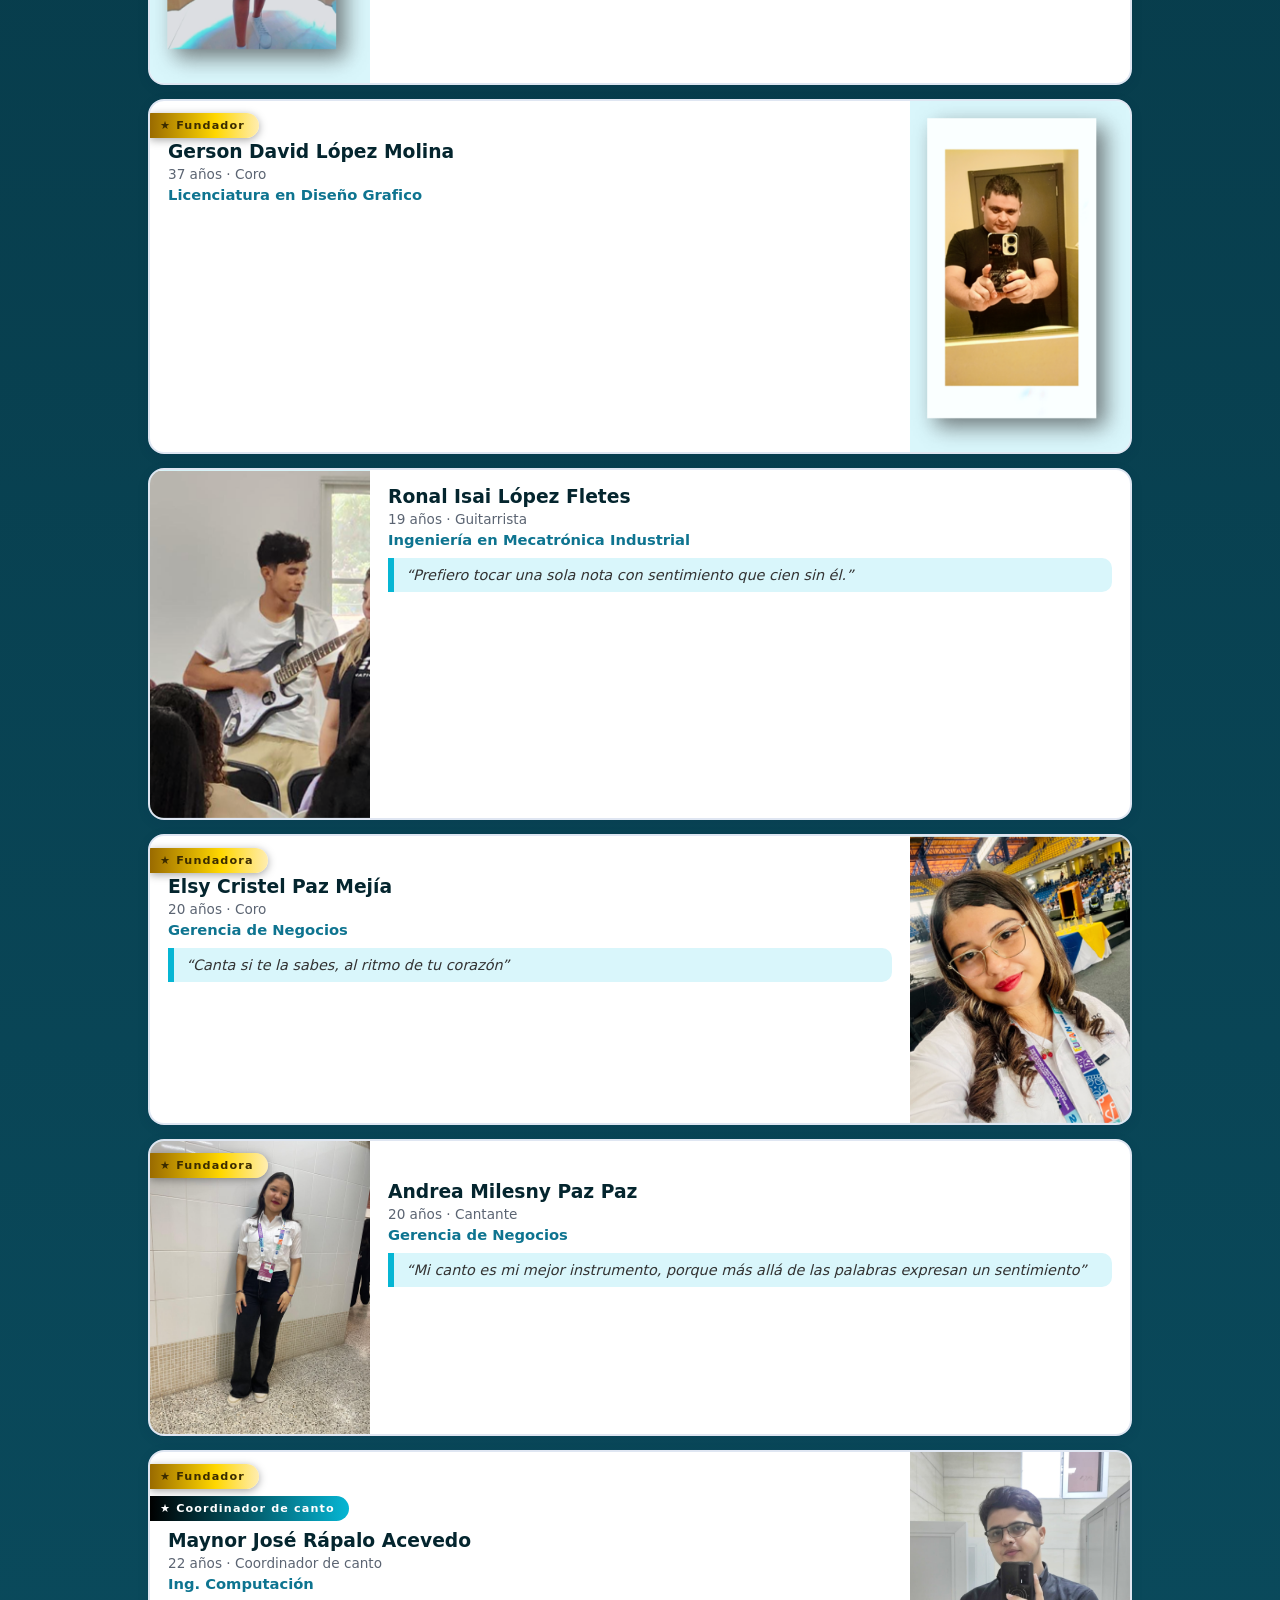
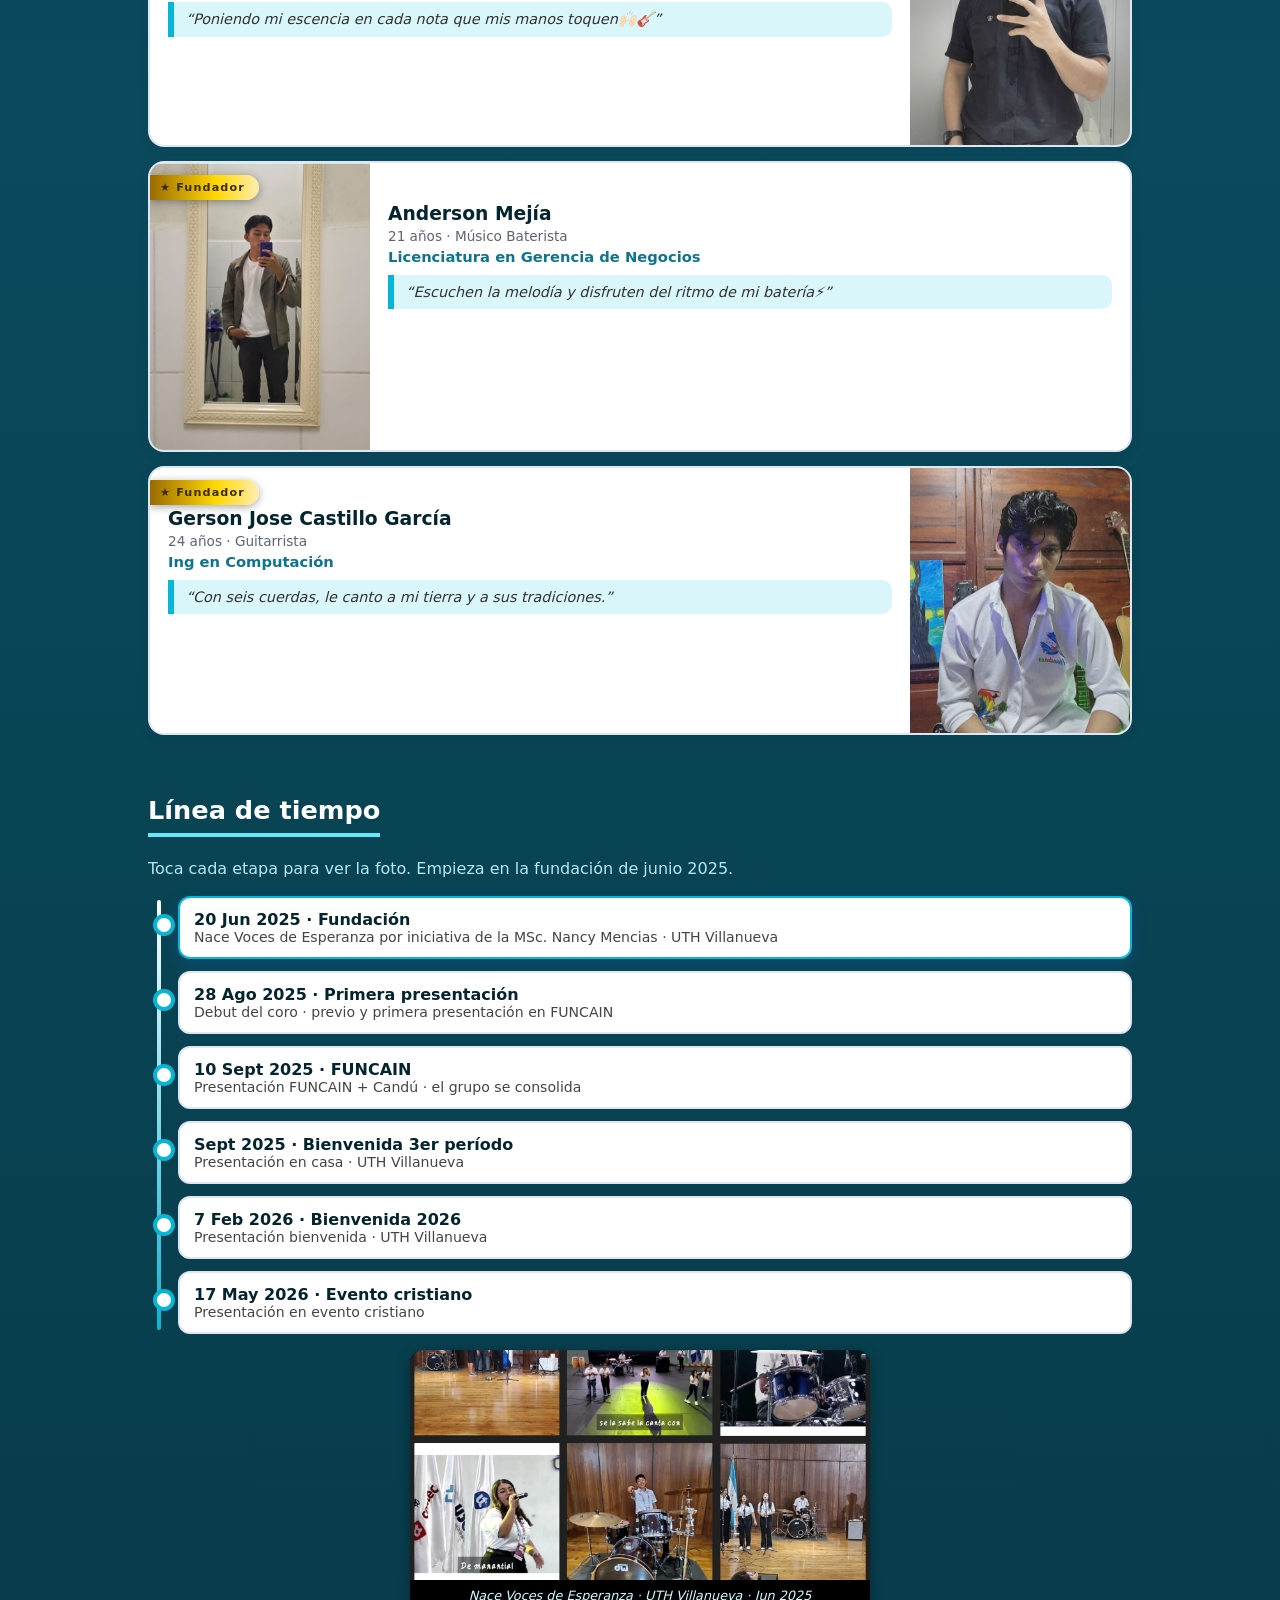
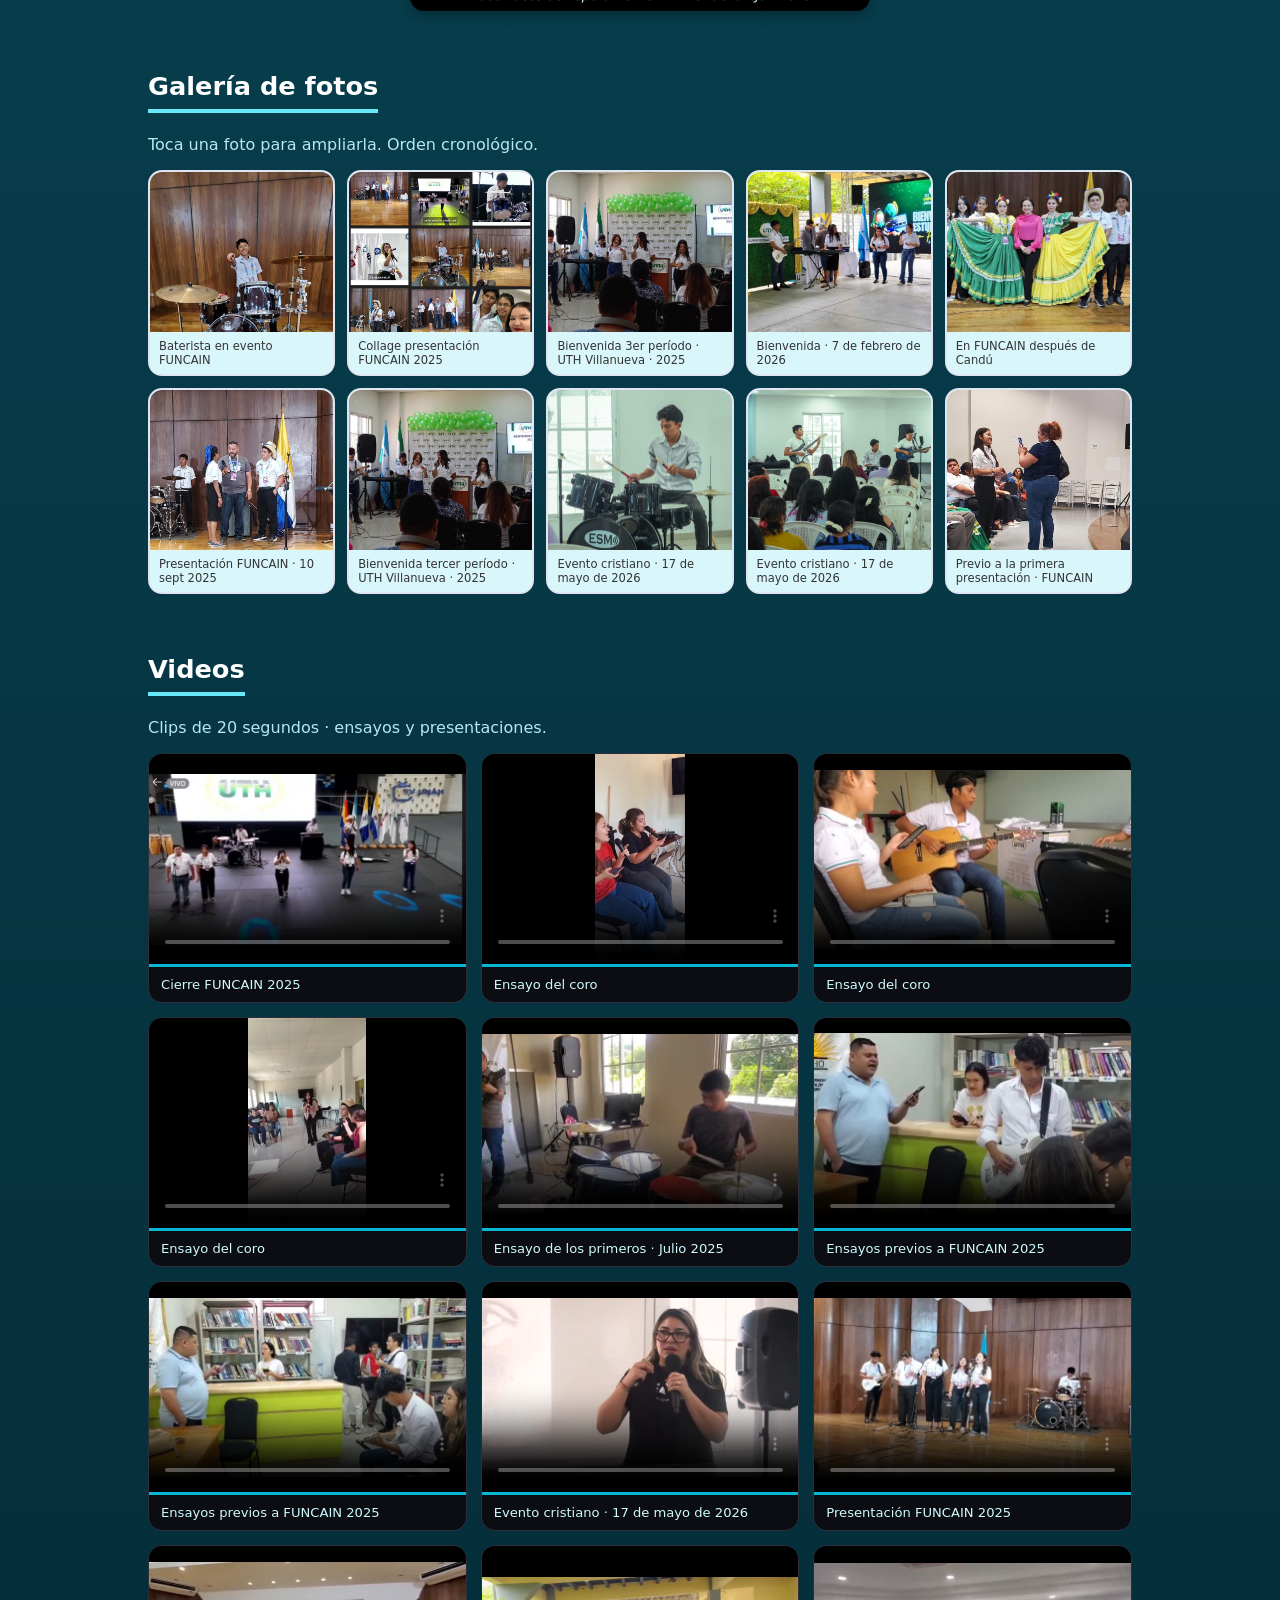
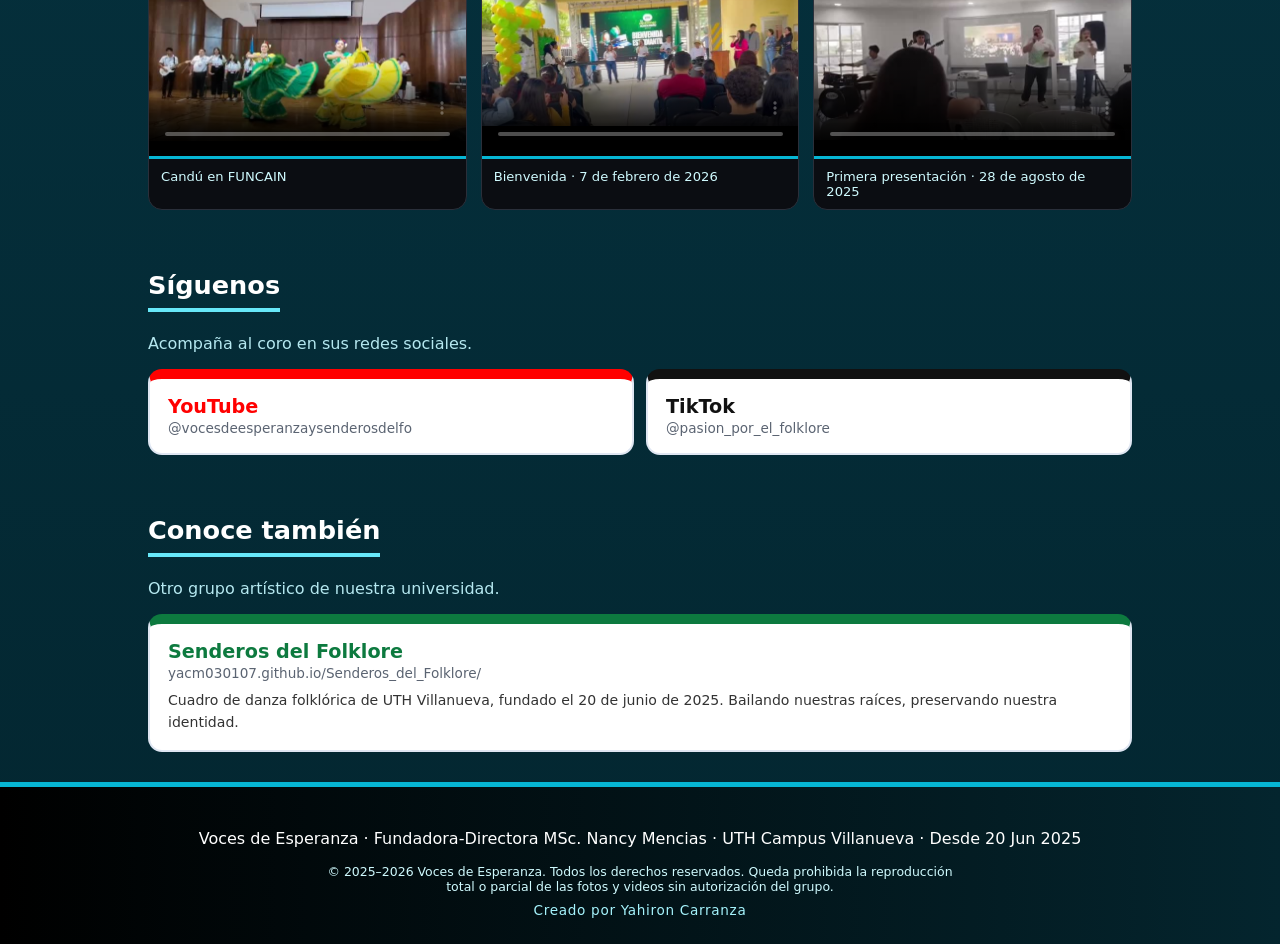
==== commit 6b947810: "Credito a Yahiron Carranza en el pie de pagina" ====
--- a/index.html
+++ b/index.html
@@ -186,6 +186,7 @@
 <footer>
   <p>Voces de Esperanza · Fundadora-Directora MSc. Nancy Mencias · UTH Campus Villanueva · Desde 20 Jun 2025</p>
   <p class="derechos">© 2025–2026 Voces de Esperanza. Todos los derechos reservados. Queda prohibida la reproducción total o parcial de las fotos y videos sin autorización del grupo.</p>
+  <p class="credito">Creado por Yahiron Carranza</p>
 </footer>
 
 <div id="lightbox" class="lightbox" hidden><img id="lightboxImg" alt="Foto ampliada"><p id="lightboxCap"></p></div>
--- a/style.css
+++ b/style.css
@@ -100,6 +100,7 @@
 .red p{font-size:.88rem;color:#333;margin:8px 0 0;line-height:1.55}
 footer{text-align:center;padding:26px;background:linear-gradient(90deg,#000,var(--azul-oscuro));color:#fff;border-top:5px solid var(--azul-vivo)}
 footer .derechos{margin:8px auto 0;max-width:640px;font-size:.78rem;color:#cffafe}
+footer .credito{margin:8px 0 0;font-size:.85rem;color:#a5f3fc;letter-spacing:.05em}
 .lightbox{position:fixed;inset:0;background:rgba(3,8,20,.93);display:flex;flex-direction:column;align-items:center;justify-content:center;padding:20px;z-index:50}
 .lightbox[hidden]{display:none}.lightbox img{max-width:92vw;max-height:80vh;border-radius:12px;border:4px solid var(--azul-vivo)}.lightbox p{color:#fff}
 @media(max-width:700px){
